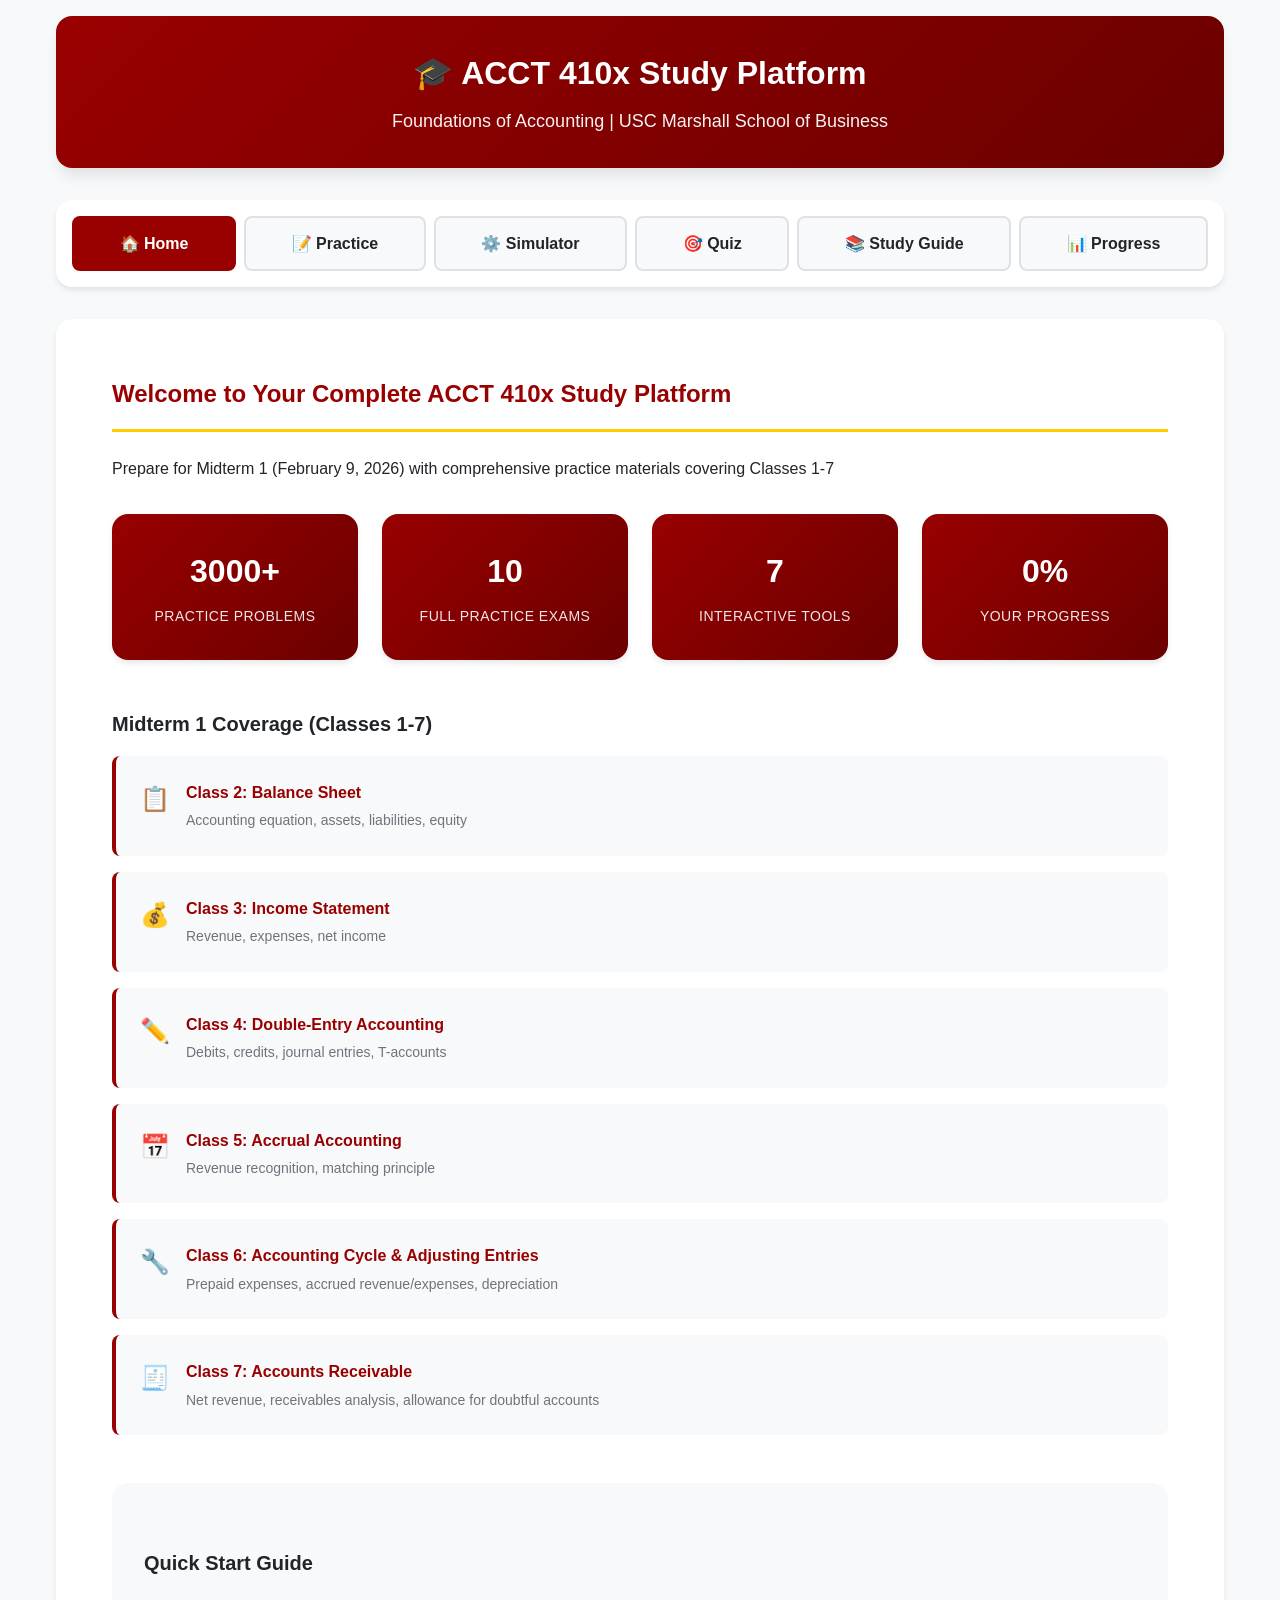
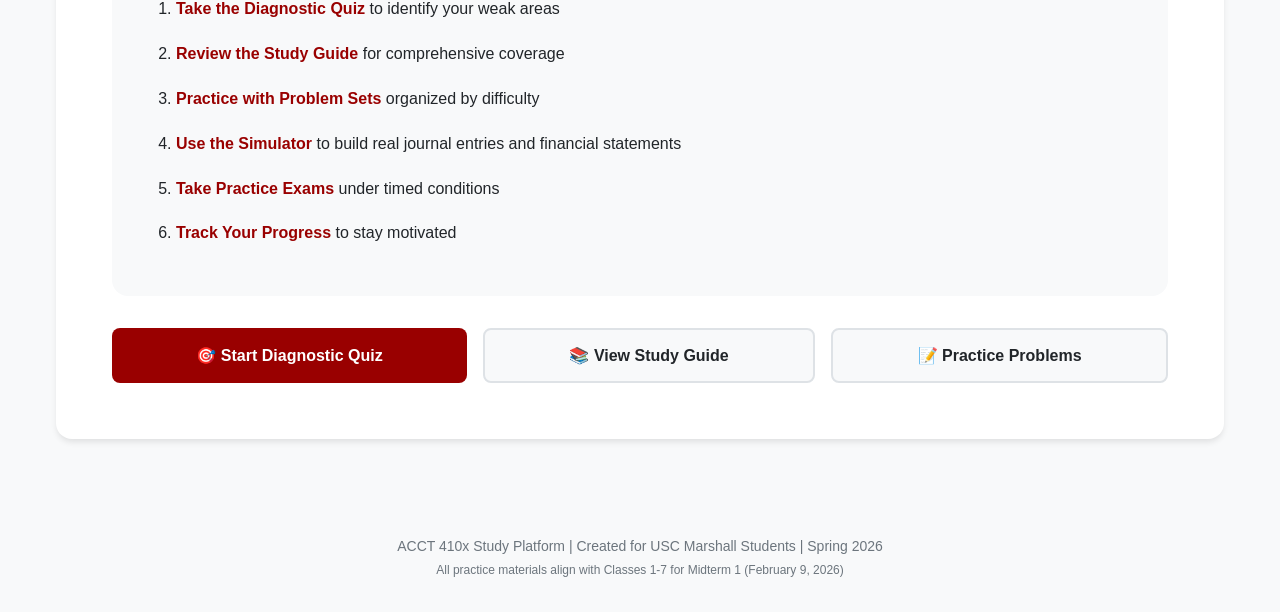
==== index.html @ 0434d3b4 "Add official practice midterm with all 35 problems and answers" ====
<!DOCTYPE html>
<html lang="en">
<head>
    <meta charset="UTF-8">
    <meta name="viewport" content="width=device-width, initial-scale=1.0">
    <meta name="description" content="ACCT 410x Study Platform - Comprehensive practice for USC Marshall School of Accounting">
    <title>ACCT 410x Study Platform | Foundations of Accounting</title>
    <link rel="stylesheet" href="styles.css">
</head>
<body>
    <div class="container">
        <header>
            <h1>🎓 ACCT 410x Study Platform</h1>
            <p class="subtitle">Foundations of Accounting | USC Marshall School of Business</p>
        </header>

        <nav class="main-nav">
            <button class="nav-btn active" data-section="home">🏠 Home</button>
            <button class="nav-btn" data-section="practice">📝 Practice</button>
            <button class="nav-btn" data-section="simulator">⚙️ Simulator</button>
            <button class="nav-btn" data-section="quiz">🎯 Quiz</button>
            <button class="nav-btn" data-section="study">📚 Study Guide</button>
            <button class="nav-btn" data-section="progress">📊 Progress</button>
        </nav>

        <!-- HOME SECTION -->
        <section id="home" class="content-section active">
            <div class="welcome-card">
                <h2>Welcome to Your Complete ACCT 410x Study Platform</h2>
                <p>Prepare for Midterm 1 (February 9, 2026) with comprehensive practice materials covering Classes 1-7</p>

                <div class="stats-grid">
                    <div class="stat-card">
                        <div class="stat-number">3000+</div>
                        <div class="stat-label">Practice Problems</div>
                    </div>
                    <div class="stat-card">
                        <div class="stat-number">10</div>
                        <div class="stat-label">Full Practice Exams</div>
                    </div>
                    <div class="stat-card">
                        <div class="stat-number">7</div>
                        <div class="stat-label">Interactive Tools</div>
                    </div>
                    <div class="stat-card">
                        <div class="stat-number" id="user-progress">0%</div>
                        <div class="stat-label">Your Progress</div>
                    </div>
                </div>

                <div class="topic-overview">
                    <h3>Midterm 1 Coverage (Classes 1-7)</h3>
                    <div class="topic-list">
                        <div class="topic-item">
                            <span class="topic-icon">📋</span>
                            <div class="topic-content">
                                <strong>Class 2: Balance Sheet</strong>
                                <p>Accounting equation, assets, liabilities, equity</p>
                            </div>
                        </div>
                        <div class="topic-item">
                            <span class="topic-icon">💰</span>
                            <div class="topic-content">
                                <strong>Class 3: Income Statement</strong>
                                <p>Revenue, expenses, net income</p>
                            </div>
                        </div>
                        <div class="topic-item">
                            <span class="topic-icon">✏️</span>
                            <div class="topic-content">
                                <strong>Class 4: Double-Entry Accounting</strong>
                                <p>Debits, credits, journal entries, T-accounts</p>
                            </div>
                        </div>
                        <div class="topic-item">
                            <span class="topic-icon">📅</span>
                            <div class="topic-content">
                                <strong>Class 5: Accrual Accounting</strong>
                                <p>Revenue recognition, matching principle</p>
                            </div>
                        </div>
                        <div class="topic-item">
                            <span class="topic-icon">🔧</span>
                            <div class="topic-content">
                                <strong>Class 6: Accounting Cycle & Adjusting Entries</strong>
                                <p>Prepaid expenses, accrued revenue/expenses, depreciation</p>
                            </div>
                        </div>
                        <div class="topic-item">
                            <span class="topic-icon">🧾</span>
                            <div class="topic-content">
                                <strong>Class 7: Accounts Receivable</strong>
                                <p>Net revenue, receivables analysis, allowance for doubtful accounts</p>
                            </div>
                        </div>
                    </div>
                </div>

                <div class="quick-start">
                    <h3>Quick Start Guide</h3>
                    <ol>
                        <li><strong>Take the Diagnostic Quiz</strong> to identify your weak areas</li>
                        <li><strong>Review the Study Guide</strong> for comprehensive coverage</li>
                        <li><strong>Practice with Problem Sets</strong> organized by difficulty</li>
                        <li><strong>Use the Simulator</strong> to build real journal entries and financial statements</li>
                        <li><strong>Take Practice Exams</strong> under timed conditions</li>
                        <li><strong>Track Your Progress</strong> to stay motivated</li>
                    </ol>
                </div>

                <div class="cta-buttons">
                    <button class="btn btn-primary" onclick="startDiagnostic()">🎯 Start Diagnostic Quiz</button>
                    <button class="btn btn-secondary" onclick="viewStudyGuide()">📚 View Study Guide</button>
                    <button class="btn btn-secondary" onclick="startPractice()">📝 Practice Problems</button>
                </div>
            </div>
        </section>

        <!-- PRACTICE SECTION -->
        <section id="practice" class="content-section">
            <h2>Practice Problems</h2>
            <div class="practice-selector">
                <label for="topic-select">Select Topic:</label>
                <select id="topic-select">
                    <option value="all">All Topics</option>
                    <option value="balance-sheet">Balance Sheet</option>
                    <option value="income-statement">Income Statement</option>
                    <option value="double-entry">Double-Entry Accounting</option>
                    <option value="accrual">Accrual Accounting</option>
                    <option value="adjusting-entries">Adjusting Entries</option>
                    <option value="accounts-receivable">Accounts Receivable</option>
                </select>

                <label for="difficulty-select">Difficulty:</label>
                <select id="difficulty-select">
                    <option value="all">All Levels</option>
                    <option value="easy">Easy</option>
                    <option value="medium">Medium</option>
                    <option value="hard">Hard</option>
                    <option value="expert">Expert</option>
                </select>

                <button class="btn btn-primary" onclick="loadProblems()">Load Problems</button>
            </div>

            <div id="practice-container">
                <p class="placeholder">Select a topic and difficulty to begin practicing.</p>
            </div>
        </section>

        <!-- SIMULATOR SECTION -->
        <section id="simulator" class="content-section">
            <h2>Accounting Cycle Simulator</h2>
            <p>Build complete financial statements from scratch</p>
            <div id="simulator-container">
                <p class="placeholder">Simulator loading...</p>
            </div>
        </section>

        <!-- QUIZ SECTION -->
        <section id="quiz" class="content-section">
            <h2>Adaptive Quiz System</h2>
            <div id="quiz-container">
                <p class="placeholder">Quiz loading...</p>
            </div>
        </section>

        <!-- STUDY GUIDE SECTION -->
        <section id="study" class="content-section">
            <h2>Comprehensive Study Guide</h2>
            <div id="study-container">
                <p class="placeholder">Study guide loading...</p>
            </div>
        </section>

        <!-- PROGRESS SECTION -->
        <section id="progress" class="content-section">
            <h2>Your Progress</h2>
            <div id="progress-container">
                <p class="placeholder">Progress tracking loading...</p>
            </div>
        </section>
    </div>

    <footer>
        <p>ACCT 410x Study Platform | Created for USC Marshall Students | Spring 2026</p>
        <p><small>All practice materials align with Classes 1-7 for Midterm 1 (February 9, 2026)</small></p>
    </footer>

    <script src="problems.js"></script>
    <script src="practice-exam.js"></script>
    <script src="app.js"></script>
</body>
</html>
---- styles.css ----
/* ===========================
   ACCT 410x Study Platform Styles
   Mobile-First Responsive Design
   =========================== */

:root {
    /* Color Palette - USC Marshall Theme */
    --primary-color: #990000;
    --primary-dark: #6b0000;
    --primary-light: #cc0000;
    --secondary-color: #ffcc00;
    --background: #ffffff;
    --surface: #f8f9fa;
    --text-primary: #212529;
    --text-secondary: #6c757d;
    --border-color: #dee2e6;
    --success: #28a745;
    --warning: #ffc107;
    --danger: #dc3545;
    --info: #17a2b8;

    /* Spacing */
    --spacing-xs: 0.25rem;
    --spacing-sm: 0.5rem;
    --spacing-md: 1rem;
    --spacing-lg: 1.5rem;
    --spacing-xl: 2rem;
    --spacing-2xl: 3rem;

    /* Typography */
    --font-family: -apple-system, BlinkMacSystemFont, 'Segoe UI', Roboto, 'Helvetica Neue', Arial, sans-serif;
    --font-size-xs: 0.75rem;
    --font-size-sm: 0.875rem;
    --font-size-base: 1rem;
    --font-size-lg: 1.125rem;
    --font-size-xl: 1.25rem;
    --font-size-2xl: 1.5rem;
    --font-size-3xl: 2rem;

    /* Shadows */
    --shadow-sm: 0 1px 2px 0 rgba(0, 0, 0, 0.05);
    --shadow-md: 0 4px 6px -1px rgba(0, 0, 0, 0.1);
    --shadow-lg: 0 10px 15px -3px rgba(0, 0, 0, 0.1);

    /* Border Radius */
    --radius-sm: 0.25rem;
    --radius-md: 0.5rem;
    --radius-lg: 1rem;
}

/* ===========================
   RESET & BASE STYLES
   =========================== */

* {
    margin: 0;
    padding: 0;
    box-sizing: border-box;
}

html {
    font-size: 16px;
    -webkit-font-smoothing: antialiased;
    -moz-osx-font-smoothing: grayscale;
}

body {
    font-family: var(--font-family);
    font-size: var(--font-size-base);
    line-height: 1.6;
    color: var(--text-primary);
    background-color: var(--surface);
}

/* ===========================
   LAYOUT
   =========================== */

.container {
    max-width: 1200px;
    margin: 0 auto;
    padding: var(--spacing-md);
}

header {
    background: linear-gradient(135deg, var(--primary-color) 0%, var(--primary-dark) 100%);
    color: white;
    padding: var(--spacing-xl) var(--spacing-md);
    text-align: center;
    border-radius: var(--radius-lg);
    margin-bottom: var(--spacing-xl);
    box-shadow: var(--shadow-lg);
}

header h1 {
    font-size: var(--font-size-3xl);
    font-weight: 700;
    margin-bottom: var(--spacing-sm);
}

.subtitle {
    font-size: var(--font-size-lg);
    opacity: 0.95;
    font-weight: 300;
}

/* ===========================
   NAVIGATION
   =========================== */

.main-nav {
    display: flex;
    flex-wrap: wrap;
    gap: var(--spacing-sm);
    margin-bottom: var(--spacing-xl);
    background: white;
    padding: var(--spacing-md);
    border-radius: var(--radius-lg);
    box-shadow: var(--shadow-md);
}

.nav-btn {
    flex: 1 1 auto;
    min-width: 120px;
    padding: var(--spacing-md) var(--spacing-lg);
    background: var(--surface);
    border: 2px solid var(--border-color);
    border-radius: var(--radius-md);
    font-size: var(--font-size-base);
    font-weight: 600;
    color: var(--text-primary);
    cursor: pointer;
    transition: all 0.3s ease;
}

.nav-btn:hover {
    background: var(--primary-light);
    color: white;
    border-color: var(--primary-light);
    transform: translateY(-2px);
    box-shadow: var(--shadow-md);
}

.nav-btn.active {
    background: var(--primary-color);
    color: white;
    border-color: var(--primary-color);
}

/* ===========================
   CONTENT SECTIONS
   =========================== */

.content-section {
    display: none;
    background: white;
    padding: var(--spacing-xl);
    border-radius: var(--radius-lg);
    box-shadow: var(--shadow-md);
    min-height: 500px;
}

.content-section.active {
    display: block;
    animation: fadeIn 0.3s ease-in;
}

@keyframes fadeIn {
    from {
        opacity: 0;
        transform: translateY(10px);
    }
    to {
        opacity: 1;
        transform: translateY(0);
    }
}

.content-section h2 {
    font-size: var(--font-size-2xl);
    color: var(--primary-color);
    margin-bottom: var(--spacing-lg);
    padding-bottom: var(--spacing-md);
    border-bottom: 3px solid var(--secondary-color);
}

.content-section h3 {
    font-size: var(--font-size-xl);
    color: var(--text-primary);
    margin-top: var(--spacing-xl);
    margin-bottom: var(--spacing-md);
}

/* ===========================
   CARDS & CONTAINERS
   =========================== */

.welcome-card {
    padding: var(--spacing-lg);
}

.stats-grid {
    display: grid;
    grid-template-columns: repeat(auto-fit, minmax(200px, 1fr));
    gap: var(--spacing-lg);
    margin: var(--spacing-xl) 0;
}

.stat-card {
    background: linear-gradient(135deg, var(--primary-color) 0%, var(--primary-dark) 100%);
    color: white;
    padding: var(--spacing-xl);
    border-radius: var(--radius-lg);
    text-align: center;
    box-shadow: var(--shadow-md);
    transition: transform 0.3s ease;
}

.stat-card:hover {
    transform: translateY(-5px);
    box-shadow: var(--shadow-lg);
}

.stat-number {
    font-size: var(--font-size-3xl);
    font-weight: 700;
    margin-bottom: var(--spacing-sm);
}

.stat-label {
    font-size: var(--font-size-sm);
    opacity: 0.9;
    text-transform: uppercase;
    letter-spacing: 0.5px;
}

/* ===========================
   TOPIC OVERVIEW
   =========================== */

.topic-overview {
    margin: var(--spacing-2xl) 0;
}

.topic-list {
    display: flex;
    flex-direction: column;
    gap: var(--spacing-md);
}

.topic-item {
    display: flex;
    align-items: flex-start;
    gap: var(--spacing-md);
    padding: var(--spacing-lg);
    background: var(--surface);
    border-radius: var(--radius-md);
    border-left: 4px solid var(--primary-color);
    transition: all 0.3s ease;
}

.topic-item:hover {
    background: white;
    box-shadow: var(--shadow-md);
    transform: translateX(5px);
}

.topic-icon {
    font-size: var(--font-size-2xl);
    flex-shrink: 0;
}

.topic-content strong {
    display: block;
    color: var(--primary-color);
    margin-bottom: var(--spacing-xs);
}

.topic-content p {
    color: var(--text-secondary);
    font-size: var(--font-size-sm);
}

/* ===========================
   QUICK START GUIDE
   =========================== */

.quick-start {
    background: var(--surface);
    padding: var(--spacing-xl);
    border-radius: var(--radius-lg);
    margin: var(--spacing-xl) 0;
}

.quick-start ol {
    margin-left: var(--spacing-xl);
    margin-top: var(--spacing-md);
}

.quick-start li {
    margin-bottom: var(--spacing-md);
    line-height: 1.8;
}

.quick-start strong {
    color: var(--primary-color);
}

/* ===========================
   BUTTONS
   =========================== */

.btn {
    display: inline-block;
    padding: var(--spacing-md) var(--spacing-xl);
    font-size: var(--font-size-base);
    font-weight: 600;
    text-align: center;
    text-decoration: none;
    border: none;
    border-radius: var(--radius-md);
    cursor: pointer;
    transition: all 0.3s ease;
}

.btn-primary {
    background: var(--primary-color);
    color: white;
}

.btn-primary:hover {
    background: var(--primary-dark);
    transform: translateY(-2px);
    box-shadow: var(--shadow-md);
}

.btn-secondary {
    background: var(--surface);
    color: var(--text-primary);
    border: 2px solid var(--border-color);
}

.btn-secondary:hover {
    background: white;
    border-color: var(--primary-color);
    color: var(--primary-color);
}

.cta-buttons {
    display: flex;
    flex-wrap: wrap;
    gap: var(--spacing-md);
    margin-top: var(--spacing-xl);
}

.cta-buttons .btn {
    flex: 1 1 auto;
    min-width: 200px;
}

/* ===========================
   PRACTICE SECTION
   =========================== */

.practice-selector {
    display: grid;
    grid-template-columns: auto 1fr;
    gap: var(--spacing-md);
    align-items: center;
    background: var(--surface);
    padding: var(--spacing-lg);
    border-radius: var(--radius-md);
    margin-bottom: var(--spacing-xl);
}

.practice-selector label {
    font-weight: 600;
    color: var(--text-primary);
}

.practice-selector select {
    padding: var(--spacing-md);
    border: 2px solid var(--border-color);
    border-radius: var(--radius-md);
    font-size: var(--font-size-base);
    background: white;
}

.practice-selector .btn {
    grid-column: 1 / -1;
    width: 100%;
}

#practice-container {
    min-height: 400px;
}

.placeholder {
    text-align: center;
    color: var(--text-secondary);
    padding: var(--spacing-2xl);
    font-style: italic;
}

/* ===========================
   FOOTER
   =========================== */

footer {
    text-align: center;
    padding: var(--spacing-xl);
    margin-top: var(--spacing-2xl);
    color: var(--text-secondary);
    font-size: var(--font-size-sm);
}

footer small {
    font-size: var(--font-size-xs);
}

/* ===========================
   RESPONSIVE DESIGN
   =========================== */

@media (max-width: 768px) {
    header h1 {
        font-size: var(--font-size-2xl);
    }

    .subtitle {
        font-size: var(--font-size-base);
    }

    .main-nav {
        flex-direction: column;
    }

    .nav-btn {
        width: 100%;
        min-width: auto;
    }

    .stats-grid {
        grid-template-columns: repeat(2, 1fr);
    }

    .content-section {
        padding: var(--spacing-md);
    }

    .practice-selector {
        grid-template-columns: 1fr;
    }

    .practice-selector label {
        margin-top: var(--spacing-md);
    }

    .cta-buttons {
        flex-direction: column;
    }

    .cta-buttons .btn {
        width: 100%;
    }
}

@media (max-width: 480px) {
    .container {
        padding: var(--spacing-sm);
    }

    header {
        padding: var(--spacing-lg) var(--spacing-sm);
    }

    .stats-grid {
        grid-template-columns: 1fr;
    }

    .stat-number {
        font-size: var(--font-size-2xl);
    }
}

/* ===========================
   UTILITY CLASSES
   =========================== */

.mt-1 { margin-top: var(--spacing-sm); }
.mt-2 { margin-top: var(--spacing-md); }
.mt-3 { margin-top: var(--spacing-lg); }
.mt-4 { margin-top: var(--spacing-xl); }

.mb-1 { margin-bottom: var(--spacing-sm); }
.mb-2 { margin-bottom: var(--spacing-md); }
.mb-3 { margin-bottom: var(--spacing-lg); }
.mb-4 { margin-bottom: var(--spacing-xl); }

.text-center { text-align: center; }
.text-primary { color: var(--primary-color); }
.text-secondary { color: var(--text-secondary); }
.text-success { color: var(--success); }
.text-danger { color: var(--danger); }

.hidden { display: none; }
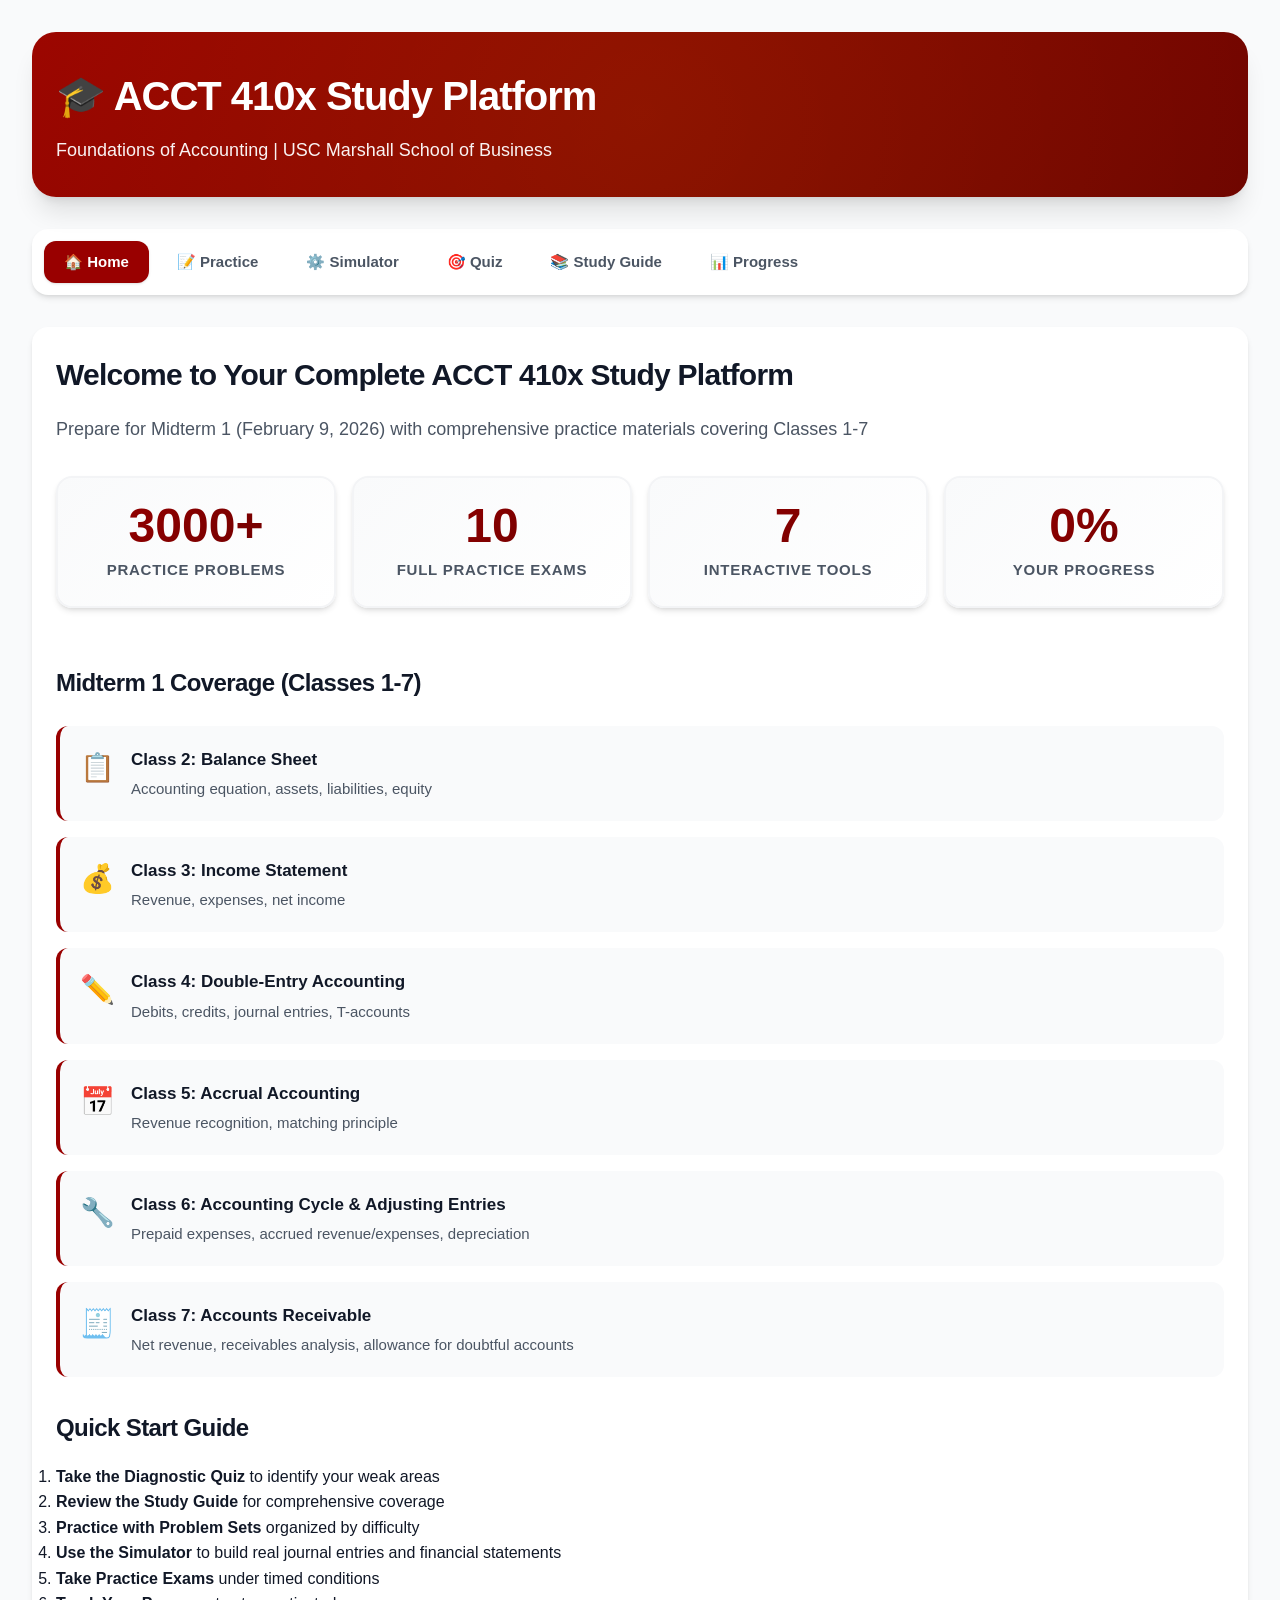
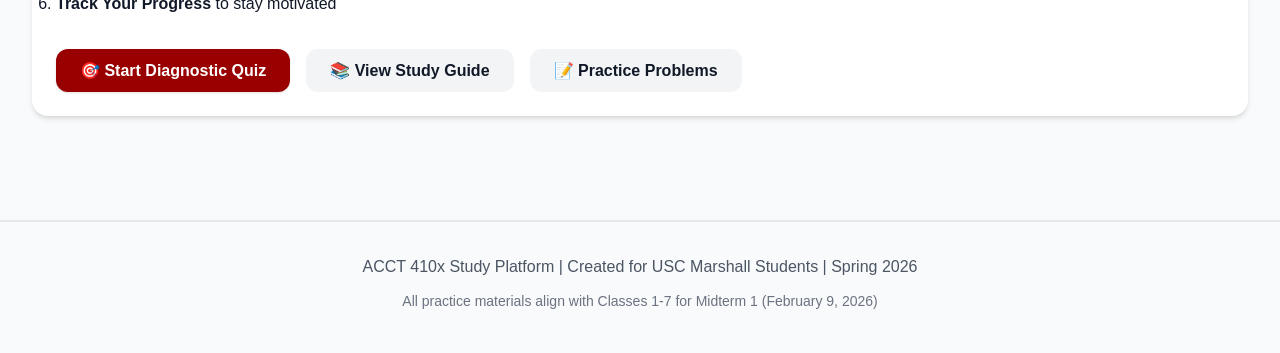
==== commit 181aabf6: "FIX: Add financial-ratios to HTML dropdown and update progress calculation for 7 topics" ====
--- a/index.html
+++ b/index.html
@@ -129,6 +129,7 @@
                     <option value="accrual">Accrual Accounting</option>
                     <option value="adjusting-entries">Adjusting Entries</option>
                     <option value="accounts-receivable">Accounts Receivable</option>
+                    <option value="financial-ratios">Financial Ratios</option>
                 </select>
 
                 <label for="difficulty-select">Difficulty:</label>
--- a/styles.css
+++ b/styles.css
@@ -1,75 +1,99 @@
 /* ===========================
-   ACCT 410x Study Platform Styles
-   Mobile-First Responsive Design
+   ACCT 410x Study Platform - Modern Design
    =========================== */
 
 :root {
-    /* Color Palette - USC Marshall Theme */
-    --primary-color: #990000;
+    /* Modern Color System */
+    --usc-cardinal: #990000;
+    --usc-gold: #FFCC00;
+    --primary: #990000;
     --primary-dark: #6b0000;
-    --primary-light: #cc0000;
-    --secondary-color: #ffcc00;
-    --background: #ffffff;
-    --surface: #f8f9fa;
-    --text-primary: #212529;
-    --text-secondary: #6c757d;
-    --border-color: #dee2e6;
-    --success: #28a745;
-    --warning: #ffc107;
-    --danger: #dc3545;
-    --info: #17a2b8;
-
-    /* Spacing */
-    --spacing-xs: 0.25rem;
-    --spacing-sm: 0.5rem;
-    --spacing-md: 1rem;
-    --spacing-lg: 1.5rem;
-    --spacing-xl: 2rem;
-    --spacing-2xl: 3rem;
+    --primary-hover: #7a0000;
+    --accent: #FFCC00;
+    --accent-dark: #E6B800;
+
+    /* Neutral Colors */
+    --gray-50: #F9FAFB;
+    --gray-100: #F3F4F6;
+    --gray-200: #E5E7EB;
+    --gray-300: #D1D5DB;
+    --gray-400: #9CA3AF;
+    --gray-500: #6B7280;
+    --gray-600: #4B5563;
+    --gray-700: #374151;
+    --gray-800: #1F2937;
+    --gray-900: #111827;
+
+    /* Semantic Colors */
+    --success: #10B981;
+    --success-light: #D1FAE5;
+    --error: #EF4444;
+    --error-light: #FEE2E2;
+    --warning: #F59E0B;
+    --warning-light: #FEF3C7;
+    --info: #3B82F6;
+    --info-light: #DBEAFE;
 
     /* Typography */
-    --font-family: -apple-system, BlinkMacSystemFont, 'Segoe UI', Roboto, 'Helvetica Neue', Arial, sans-serif;
-    --font-size-xs: 0.75rem;
-    --font-size-sm: 0.875rem;
-    --font-size-base: 1rem;
-    --font-size-lg: 1.125rem;
-    --font-size-xl: 1.25rem;
-    --font-size-2xl: 1.5rem;
-    --font-size-3xl: 2rem;
+    --font-sans: -apple-system, BlinkMacSystemFont, 'SF Pro Display', 'Segoe UI', Roboto, Oxygen, Ubuntu, sans-serif;
+    --font-mono: 'SF Mono', Monaco, 'Cascadia Code', 'Roboto Mono', monospace;
+
+    /* Spacing Scale */
+    --space-1: 0.25rem;
+    --space-2: 0.5rem;
+    --space-3: 0.75rem;
+    --space-4: 1rem;
+    --space-5: 1.25rem;
+    --space-6: 1.5rem;
+    --space-8: 2rem;
+    --space-10: 2.5rem;
+    --space-12: 3rem;
+    --space-16: 4rem;
 
     /* Shadows */
-    --shadow-sm: 0 1px 2px 0 rgba(0, 0, 0, 0.05);
-    --shadow-md: 0 4px 6px -1px rgba(0, 0, 0, 0.1);
-    --shadow-lg: 0 10px 15px -3px rgba(0, 0, 0, 0.1);
+    --shadow-xs: 0 1px 2px 0 rgb(0 0 0 / 0.05);
+    --shadow-sm: 0 1px 3px 0 rgb(0 0 0 / 0.1), 0 1px 2px -1px rgb(0 0 0 / 0.1);
+    --shadow-md: 0 4px 6px -1px rgb(0 0 0 / 0.1), 0 2px 4px -2px rgb(0 0 0 / 0.1);
+    --shadow-lg: 0 10px 15px -3px rgb(0 0 0 / 0.1), 0 4px 6px -4px rgb(0 0 0 / 0.1);
+    --shadow-xl: 0 20px 25px -5px rgb(0 0 0 / 0.1), 0 8px 10px -6px rgb(0 0 0 / 0.1);
+
+    /* Transitions */
+    --transition-fast: 150ms cubic-bezier(0.4, 0, 0.2, 1);
+    --transition-base: 200ms cubic-bezier(0.4, 0, 0.2, 1);
+    --transition-slow: 300ms cubic-bezier(0.4, 0, 0.2, 1);
 
     /* Border Radius */
-    --radius-sm: 0.25rem;
+    --radius-sm: 0.375rem;
     --radius-md: 0.5rem;
-    --radius-lg: 1rem;
-}
-
-/* ===========================
-   RESET & BASE STYLES
-   =========================== */
-
-* {
+    --radius-lg: 0.75rem;
+    --radius-xl: 1rem;
+    --radius-2xl: 1.5rem;
+    --radius-full: 9999px;
+}
+
+/* ===========================
+   RESET & BASE
+   =========================== */
+
+*, *::before, *::after {
+    box-sizing: border-box;
     margin: 0;
     padding: 0;
-    box-sizing: border-box;
 }
 
 html {
     font-size: 16px;
     -webkit-font-smoothing: antialiased;
     -moz-osx-font-smoothing: grayscale;
+    scroll-behavior: smooth;
 }
 
 body {
-    font-family: var(--font-family);
-    font-size: var(--font-size-base);
+    font-family: var(--font-sans);
+    color: var(--gray-900);
+    background: var(--gray-50);
     line-height: 1.6;
-    color: var(--text-primary);
-    background-color: var(--surface);
+    overflow-x: hidden;
 }
 
 /* ===========================
@@ -77,74 +101,120 @@
    =========================== */
 
 .container {
-    max-width: 1200px;
+    max-width: 1280px;
     margin: 0 auto;
-    padding: var(--spacing-md);
-}
+    padding: var(--space-4);
+}
+
+@media (min-width: 768px) {
+    .container {
+        padding: var(--space-6);
+    }
+}
+
+@media (min-width: 1024px) {
+    .container {
+        padding: var(--space-8);
+    }
+}
+
+/* ===========================
+   HEADER
+   =========================== */
 
 header {
-    background: linear-gradient(135deg, var(--primary-color) 0%, var(--primary-dark) 100%);
+    background: linear-gradient(135deg, var(--primary) 0%, var(--primary-dark) 100%);
     color: white;
-    padding: var(--spacing-xl) var(--spacing-md);
-    text-align: center;
+    padding: var(--space-8) var(--space-6);
+    border-radius: var(--radius-2xl);
+    margin-bottom: var(--space-8);
+    box-shadow: var(--shadow-xl);
+    position: relative;
+    overflow: hidden;
+}
+
+header::before {
+    content: '';
+    position: absolute;
+    top: -50%;
+    right: -50%;
+    width: 200%;
+    height: 200%;
+    background: radial-gradient(circle, rgba(255,204,0,0.1) 0%, transparent 70%);
+    animation: pulse 8s ease-in-out infinite;
+}
+
+@keyframes pulse {
+    0%, 100% { transform: scale(1); opacity: 0.3; }
+    50% { transform: scale(1.1); opacity: 0.5; }
+}
+
+header h1 {
+    font-size: clamp(1.75rem, 4vw, 2.5rem);
+    font-weight: 800;
+    margin-bottom: var(--space-2);
+    letter-spacing: -0.025em;
+    position: relative;
+    z-index: 1;
+}
+
+.subtitle {
+    font-size: clamp(0.875rem, 2vw, 1.125rem);
+    opacity: 0.95;
+    font-weight: 500;
+    position: relative;
+    z-index: 1;
+}
+
+/* ===========================
+   NAVIGATION
+   =========================== */
+
+.main-nav {
+    display: flex;
+    gap: var(--space-2);
+    margin-bottom: var(--space-8);
+    padding: var(--space-3);
+    background: white;
+    border-radius: var(--radius-xl);
+    box-shadow: var(--shadow-md);
+    overflow-x: auto;
+    -webkit-overflow-scrolling: touch;
+}
+
+.main-nav::-webkit-scrollbar {
+    height: 4px;
+}
+
+.main-nav::-webkit-scrollbar-thumb {
+    background: var(--gray-300);
+    border-radius: var(--radius-full);
+}
+
+.nav-btn {
+    flex-shrink: 0;
+    padding: var(--space-3) var(--space-5);
+    border: none;
+    background: transparent;
+    color: var(--gray-600);
+    font-size: 0.9375rem;
+    font-weight: 600;
     border-radius: var(--radius-lg);
-    margin-bottom: var(--spacing-xl);
-    box-shadow: var(--shadow-lg);
-}
-
-header h1 {
-    font-size: var(--font-size-3xl);
-    font-weight: 700;
-    margin-bottom: var(--spacing-sm);
-}
-
-.subtitle {
-    font-size: var(--font-size-lg);
-    opacity: 0.95;
-    font-weight: 300;
-}
-
-/* ===========================
-   NAVIGATION
-   =========================== */
-
-.main-nav {
-    display: flex;
-    flex-wrap: wrap;
-    gap: var(--spacing-sm);
-    margin-bottom: var(--spacing-xl);
-    background: white;
-    padding: var(--spacing-md);
-    border-radius: var(--radius-lg);
-    box-shadow: var(--shadow-md);
-}
-
-.nav-btn {
-    flex: 1 1 auto;
-    min-width: 120px;
-    padding: var(--spacing-md) var(--spacing-lg);
-    background: var(--surface);
-    border: 2px solid var(--border-color);
-    border-radius: var(--radius-md);
-    font-size: var(--font-size-base);
-    font-weight: 600;
-    color: var(--text-primary);
     cursor: pointer;
-    transition: all 0.3s ease;
+    transition: all var(--transition-base);
+    white-space: nowrap;
 }
 
 .nav-btn:hover {
-    background: var(--primary-light);
+    background: var(--gray-100);
+    color: var(--gray-900);
+    transform: translateY(-1px);
+}
+
+.nav-btn.active {
+    background: var(--primary);
     color: white;
-    border-color: var(--primary-light);
-    transform: translateY(-2px);
-    box-shadow: var(--shadow-md);
-}
-
-.nav-btn.active {
-    background: var(--primary-color);
-    color: white;
-    border-color: var(--primary-color);
+    box-shadow: var(--shadow-sm);
 }
 
 /* ===========================
@@ -153,16 +223,11 @@
 
 .content-section {
     display: none;
-    background: white;
-    padding: var(--spacing-xl);
-    border-radius: var(--radius-lg);
-    box-shadow: var(--shadow-md);
-    min-height: 500px;
+    animation: fadeIn var(--transition-base);
 }
 
 .content-section.active {
     display: block;
-    animation: fadeIn 0.3s ease-in;
 }
 
 @keyframes fadeIn {
@@ -176,230 +241,779 @@
     }
 }
 
-.content-section h2 {
-    font-size: var(--font-size-2xl);
-    color: var(--primary-color);
-    margin-bottom: var(--spacing-lg);
-    padding-bottom: var(--spacing-md);
-    border-bottom: 3px solid var(--secondary-color);
-}
-
-.content-section h3 {
-    font-size: var(--font-size-xl);
-    color: var(--text-primary);
-    margin-top: var(--spacing-xl);
-    margin-bottom: var(--spacing-md);
-}
-
-/* ===========================
-   CARDS & CONTAINERS
-   =========================== */
-
-.welcome-card {
-    padding: var(--spacing-lg);
-}
+/* ===========================
+   CARDS
+   =========================== */
+
+.welcome-card,
+.problem-card,
+.quiz-card,
+.stat-card,
+.exam-question,
+.test-card {
+    background: white;
+    padding: var(--space-6);
+    border-radius: var(--radius-xl);
+    box-shadow: var(--shadow-md);
+    margin-bottom: var(--space-6);
+    transition: all var(--transition-base);
+}
+
+.welcome-card:hover,
+.quiz-card:hover {
+    box-shadow: var(--shadow-lg);
+    transform: translateY(-2px);
+}
+
+.welcome-card h2,
+.welcome-card h3 {
+    color: var(--gray-900);
+    margin-bottom: var(--space-4);
+    font-weight: 700;
+}
+
+.welcome-card h2 {
+    font-size: 1.875rem;
+    letter-spacing: -0.025em;
+}
+
+.welcome-card h3 {
+    font-size: 1.5rem;
+    letter-spacing: -0.025em;
+}
+
+.welcome-card p {
+    color: var(--gray-600);
+    font-size: 1.125rem;
+    margin-bottom: var(--space-6);
+}
+
+/* ===========================
+   STATS GRID
+   =========================== */
 
 .stats-grid {
     display: grid;
     grid-template-columns: repeat(auto-fit, minmax(200px, 1fr));
-    gap: var(--spacing-lg);
-    margin: var(--spacing-xl) 0;
+    gap: var(--space-4);
+    margin: var(--space-8) 0;
 }
 
 .stat-card {
-    background: linear-gradient(135deg, var(--primary-color) 0%, var(--primary-dark) 100%);
-    color: white;
-    padding: var(--spacing-xl);
+    text-align: center;
+    padding: var(--space-6);
+    background: linear-gradient(135deg, var(--gray-50) 0%, white 100%);
+    border: 2px solid var(--gray-100);
+}
+
+.stat-number {
+    font-size: 3rem;
+    font-weight: 800;
+    color: var(--primary);
+    line-height: 1;
+    margin-bottom: var(--space-2);
+    background: linear-gradient(135deg, var(--primary) 0%, var(--primary-dark) 100%);
+    -webkit-background-clip: text;
+    -webkit-text-fill-color: transparent;
+    background-clip: text;
+}
+
+.stat-label {
+    font-size: 0.9375rem;
+    color: var(--gray-600);
+    font-weight: 600;
+    text-transform: uppercase;
+    letter-spacing: 0.05em;
+}
+
+/* ===========================
+   TOPIC OVERVIEW
+   =========================== */
+
+.topic-overview {
+    margin: var(--space-8) 0;
+}
+
+.topic-list {
+    display: grid;
+    gap: var(--space-4);
+    margin-top: var(--space-6);
+}
+
+.topic-item {
+    display: flex;
+    gap: var(--space-4);
+    padding: var(--space-5);
+    background: var(--gray-50);
     border-radius: var(--radius-lg);
-    text-align: center;
+    border-left: 4px solid var(--primary);
+    transition: all var(--transition-base);
+}
+
+.topic-item:hover {
+    background: white;
     box-shadow: var(--shadow-md);
-    transition: transform 0.3s ease;
-}
-
-.stat-card:hover {
-    transform: translateY(-5px);
-    box-shadow: var(--shadow-lg);
-}
-
-.stat-number {
-    font-size: var(--font-size-3xl);
-    font-weight: 700;
-    margin-bottom: var(--spacing-sm);
-}
-
-.stat-label {
-    font-size: var(--font-size-sm);
-    opacity: 0.9;
-    text-transform: uppercase;
-    letter-spacing: 0.5px;
-}
-
-/* ===========================
-   TOPIC OVERVIEW
-   =========================== */
-
-.topic-overview {
-    margin: var(--spacing-2xl) 0;
-}
-
-.topic-list {
-    display: flex;
-    flex-direction: column;
-    gap: var(--spacing-md);
-}
-
-.topic-item {
-    display: flex;
-    align-items: flex-start;
-    gap: var(--spacing-md);
-    padding: var(--spacing-lg);
-    background: var(--surface);
-    border-radius: var(--radius-md);
-    border-left: 4px solid var(--primary-color);
-    transition: all 0.3s ease;
-}
-
-.topic-item:hover {
-    background: white;
-    box-shadow: var(--shadow-md);
-    transform: translateX(5px);
+    transform: translateX(4px);
 }
 
 .topic-icon {
-    font-size: var(--font-size-2xl);
+    font-size: 1.75rem;
     flex-shrink: 0;
 }
 
 .topic-content strong {
     display: block;
-    color: var(--primary-color);
-    margin-bottom: var(--spacing-xs);
+    color: var(--gray-900);
+    font-weight: 700;
+    font-size: 1.0625rem;
+    margin-bottom: var(--space-1);
 }
 
 .topic-content p {
-    color: var(--text-secondary);
-    font-size: var(--font-size-sm);
-}
-
-/* ===========================
-   QUICK START GUIDE
-   =========================== */
-
-.quick-start {
-    background: var(--surface);
-    padding: var(--spacing-xl);
+    color: var(--gray-600);
+    font-size: 0.9375rem;
+    margin: 0;
+}
+
+/* ===========================
+   BUTTONS
+   =========================== */
+
+.btn {
+    display: inline-flex;
+    align-items: center;
+    justify-content: center;
+    gap: var(--space-2);
+    padding: var(--space-3) var(--space-6);
+    border: none;
     border-radius: var(--radius-lg);
-    margin: var(--spacing-xl) 0;
-}
-
-.quick-start ol {
-    margin-left: var(--spacing-xl);
-    margin-top: var(--spacing-md);
-}
-
-.quick-start li {
-    margin-bottom: var(--spacing-md);
-    line-height: 1.8;
-}
-
-.quick-start strong {
-    color: var(--primary-color);
-}
-
-/* ===========================
-   BUTTONS
-   =========================== */
-
-.btn {
+    font-size: 1rem;
+    font-weight: 600;
+    cursor: pointer;
+    transition: all var(--transition-base);
+    text-decoration: none;
+    white-space: nowrap;
+}
+
+.btn-primary {
+    background: var(--primary);
+    color: white;
+    box-shadow: var(--shadow-sm);
+}
+
+.btn-primary:hover {
+    background: var(--primary-hover);
+    box-shadow: var(--shadow-md);
+    transform: translateY(-2px);
+}
+
+.btn-primary:active {
+    transform: translateY(0);
+}
+
+.btn-secondary {
+    background: var(--gray-100);
+    color: var(--gray-900);
+}
+
+.btn-secondary:hover {
+    background: var(--gray-200);
+    transform: translateY(-2px);
+}
+
+.btn-large {
+    padding: var(--space-4) var(--space-8);
+    font-size: 1.125rem;
+}
+
+.cta-buttons {
+    display: flex;
+    flex-wrap: wrap;
+    gap: var(--space-4);
+    margin-top: var(--space-8);
+}
+
+/* ===========================
+   PRACTICE PROBLEMS
+   =========================== */
+
+.practice-selector {
+    display: flex;
+    flex-wrap: wrap;
+    gap: var(--space-4);
+    align-items: flex-end;
+    padding: var(--space-6);
+    background: white;
+    border-radius: var(--radius-xl);
+    box-shadow: var(--shadow-md);
+    margin-bottom: var(--space-6);
+}
+
+.practice-selector label {
+    display: block;
+    font-weight: 600;
+    color: var(--gray-700);
+    margin-bottom: var(--space-2);
+    font-size: 0.9375rem;
+}
+
+.practice-selector select {
+    padding: var(--space-3) var(--space-4);
+    border: 2px solid var(--gray-200);
+    border-radius: var(--radius-md);
+    font-size: 1rem;
+    background: white;
+    cursor: pointer;
+    transition: all var(--transition-base);
+    min-width: 180px;
+}
+
+.practice-selector select:hover {
+    border-color: var(--gray-300);
+}
+
+.practice-selector select:focus {
+    outline: none;
+    border-color: var(--primary);
+    box-shadow: 0 0 0 3px rgba(153, 0, 0, 0.1);
+}
+
+.problem-card {
+    border-left: 4px solid var(--primary);
+}
+
+.problem-header {
+    display: flex;
+    justify-content: space-between;
+    align-items: center;
+    flex-wrap: wrap;
+    gap: var(--space-3);
+    margin-bottom: var(--space-5);
+    padding-bottom: var(--space-4);
+    border-bottom: 2px solid var(--gray-100);
+}
+
+.problem-number {
+    font-weight: 700;
+    color: var(--gray-900);
+    font-size: 1.125rem;
+}
+
+.problem-difficulty {
+    padding: var(--space-2) var(--space-4);
+    border-radius: var(--radius-full);
+    font-size: 0.8125rem;
+    font-weight: 700;
+    text-transform: uppercase;
+    letter-spacing: 0.05em;
+}
+
+.badge-easy {
+    background: var(--success-light);
+    color: var(--success);
+}
+
+.badge-medium {
+    background: var(--warning-light);
+    color: #D97706;
+}
+
+.badge-hard {
+    background: var(--error-light);
+    color: var(--error);
+}
+
+.badge-expert {
+    background: #EDE9FE;
+    color: #7C3AED;
+}
+
+.problem-points {
+    color: var(--gray-600);
+    font-weight: 600;
+    font-size: 0.9375rem;
+}
+
+.problem-question {
+    font-size: 1.125rem;
+    line-height: 1.7;
+    color: var(--gray-900);
+    margin-bottom: var(--space-6);
+}
+
+.problem-options {
+    display: flex;
+    flex-direction: column;
+    gap: var(--space-3);
+    margin-bottom: var(--space-6);
+}
+
+.option {
+    display: flex;
+    align-items: center;
+    gap: var(--space-3);
+    padding: var(--space-4);
+    background: var(--gray-50);
+    border: 2px solid transparent;
+    border-radius: var(--radius-lg);
+    cursor: pointer;
+    transition: all var(--transition-base);
+}
+
+.option:hover {
+    background: white;
+    border-color: var(--gray-200);
+    box-shadow: var(--shadow-sm);
+}
+
+.option input[type="radio"] {
+    width: 20px;
+    height: 20px;
+    cursor: pointer;
+    accent-color: var(--primary);
+}
+
+.option label {
+    cursor: pointer;
+    flex: 1;
+    font-size: 1rem;
+    color: var(--gray-900);
+}
+
+/* ===========================
+   FEEDBACK
+   =========================== */
+
+.answer-feedback {
+    margin-top: var(--space-5);
+    padding: var(--space-5);
+    border-radius: var(--radius-lg);
+    animation: slideIn var(--transition-base);
+}
+
+@keyframes slideIn {
+    from {
+        opacity: 0;
+        transform: translateY(-10px);
+    }
+    to {
+        opacity: 1;
+        transform: translateY(0);
+    }
+}
+
+.feedback-correct {
+    background: var(--success-light);
+    border-left: 4px solid var(--success);
+    color: var(--gray-900);
+}
+
+.feedback-incorrect {
+    background: var(--error-light);
+    border-left: 4px solid var(--error);
+    color: var(--gray-900);
+}
+
+.feedback-correct strong,
+.feedback-incorrect strong {
+    display: block;
+    font-size: 1.125rem;
+    margin-bottom: var(--space-3);
+}
+
+.feedback-correct p,
+.feedback-incorrect p {
+    line-height: 1.7;
+    margin: var(--space-2) 0 0 0;
+}
+
+/* ===========================
+   EXAM INTERFACE
+   =========================== */
+
+.practice-exam-container {
+    background: white;
+    border-radius: var(--radius-2xl);
+    box-shadow: var(--shadow-xl);
+    overflow: hidden;
+}
+
+.exam-header {
+    background: linear-gradient(135deg, var(--primary) 0%, var(--primary-dark) 100%);
+    color: white;
+    padding: var(--space-8);
+    text-align: center;
+}
+
+.exam-header h2 {
+    font-size: 2rem;
+    font-weight: 800;
+    margin-bottom: var(--space-2);
+}
+
+.exam-meta {
+    font-size: 1rem;
+    opacity: 0.9;
+    margin-bottom: var(--space-4);
+}
+
+.exam-timer {
     display: inline-block;
-    padding: var(--spacing-md) var(--spacing-xl);
-    font-size: var(--font-size-base);
+    padding: var(--space-3) var(--space-6);
+    background: rgba(255, 255, 255, 0.2);
+    border-radius: var(--radius-full);
+    font-size: 1.5rem;
+    font-weight: 700;
+    font-variant-numeric: tabular-nums;
+}
+
+.exam-section {
+    padding: var(--space-8);
+    border-bottom: 2px solid var(--gray-100);
+}
+
+.exam-section h3 {
+    font-size: 1.5rem;
+    color: var(--gray-900);
+    margin-bottom: var(--space-3);
+    font-weight: 700;
+}
+
+.section-instructions {
+    color: var(--gray-600);
+    margin-bottom: var(--space-6);
+    font-size: 1rem;
+}
+
+.exam-question {
+    padding: var(--space-6);
+    background: var(--gray-50);
+    border-radius: var(--radius-lg);
+    margin-bottom: var(--space-6);
+}
+
+.question-number {
+    font-weight: 700;
+    color: var(--primary);
+    margin-bottom: var(--space-3);
+    font-size: 0.9375rem;
+}
+
+.question-text {
+    font-size: 1.0625rem;
+    line-height: 1.7;
+    color: var(--gray-900);
+    margin-bottom: var(--space-5);
+}
+
+.question-options {
+    display: flex;
+    flex-direction: column;
+    gap: var(--space-3);
+}
+
+.exam-option {
+    display: flex;
+    align-items: center;
+    gap: var(--space-3);
+    padding: var(--space-4);
+    background: white;
+    border: 2px solid var(--gray-200);
+    border-radius: var(--radius-md);
+    transition: all var(--transition-base);
+    cursor: pointer;
+}
+
+.exam-option:hover {
+    border-color: var(--primary);
+    box-shadow: var(--shadow-sm);
+}
+
+.exam-option input[type="radio"] {
+    width: 18px;
+    height: 18px;
+    cursor: pointer;
+    accent-color: var(--primary);
+}
+
+.exam-option label {
+    flex: 1;
+    cursor: pointer;
+    font-size: 1rem;
+}
+
+/* ===========================
+   TRANSACTION GRID
+   =========================== */
+
+.transaction-analysis {
+    background: white;
+}
+
+.transaction-grid {
+    display: flex;
+    flex-direction: column;
+    gap: var(--space-3);
+}
+
+.transaction-row {
+    display: flex;
+    align-items: center;
+    gap: var(--space-4);
+    padding: var(--space-4);
+    background: var(--gray-50);
+    border-radius: var(--radius-md);
+}
+
+.transaction-label {
+    flex: 1;
     font-weight: 600;
+    color: var(--gray-700);
+    min-width: 150px;
+}
+
+.transaction-options {
+    display: flex;
+    gap: var(--space-3);
+}
+
+.transaction-choice {
+    display: flex;
+    align-items: center;
+    justify-content: center;
+    cursor: pointer;
+}
+
+.transaction-choice input[type="radio"] {
+    display: none;
+}
+
+.transaction-choice span {
+    display: flex;
+    align-items: center;
+    justify-content: center;
+    width: 48px;
+    height: 48px;
+    border: 2px solid var(--gray-300);
+    border-radius: var(--radius-md);
+    font-weight: 700;
+    font-size: 1.125rem;
+    background: white;
+    transition: all var(--transition-base);
+}
+
+.transaction-choice:hover span {
+    border-color: var(--primary);
+    background: var(--gray-50);
+}
+
+.transaction-choice input[type="radio"]:checked + span {
+    background: var(--primary);
+    color: white;
+    border-color: var(--primary);
+    box-shadow: var(--shadow-md);
+}
+
+/* ===========================
+   EXAM ACTIONS
+   =========================== */
+
+.exam-actions {
+    padding: var(--space-8);
+    background: var(--gray-50);
+    display: flex;
+    gap: var(--space-4);
+    flex-wrap: wrap;
+    justify-content: center;
+}
+
+/* ===========================
+   RESULTS
+   =========================== */
+
+.exam-results {
+    padding: var(--space-8);
+}
+
+.results-summary {
     text-align: center;
-    text-decoration: none;
-    border: none;
+    padding: var(--space-8);
+    background: linear-gradient(135deg, var(--gray-50) 0%, white 100%);
+    border-radius: var(--radius-xl);
+    margin-bottom: var(--space-8);
+}
+
+.score-large {
+    font-size: 4rem;
+    font-weight: 800;
+    background: linear-gradient(135deg, var(--primary) 0%, var(--primary-dark) 100%);
+    -webkit-background-clip: text;
+    -webkit-text-fill-color: transparent;
+    background-clip: text;
+    line-height: 1;
+    margin-bottom: var(--space-3);
+}
+
+.score-percentage {
+    font-size: 2rem;
+    font-weight: 700;
+    color: var(--gray-600);
+    margin-bottom: var(--space-4);
+}
+
+.score-grade {
+    display: inline-block;
+    padding: var(--space-3) var(--space-6);
+    background: var(--primary);
+    color: white;
+    border-radius: var(--radius-full);
+    font-size: 1.5rem;
+    font-weight: 700;
+}
+
+.score-breakdown {
+    margin-top: var(--space-6);
+    text-align: left;
+    max-width: 600px;
+    margin-left: auto;
+    margin-right: auto;
+}
+
+.breakdown-item {
+    padding: var(--space-4);
+    background: white;
     border-radius: var(--radius-md);
+    margin-bottom: var(--space-3);
+    font-size: 1.0625rem;
+}
+
+.detailed-review {
+    margin-top: var(--space-8);
+}
+
+.detailed-review h3,
+.detailed-review h4 {
+    font-weight: 700;
+    color: var(--gray-900);
+    margin-bottom: var(--space-6);
+}
+
+.detailed-review h3 {
+    font-size: 1.875rem;
+}
+
+.detailed-review h4 {
+    font-size: 1.5rem;
+    margin-top: var(--space-8);
+}
+
+.review-question {
+    padding: var(--space-6);
+    background: white;
+    border-radius: var(--radius-lg);
+    border-left: 4px solid var(--gray-300);
+    margin-bottom: var(--space-6);
+}
+
+.review-question.correct {
+    border-left-color: var(--success);
+    background: linear-gradient(to right, var(--success-light) 0%, white 100%);
+}
+
+.review-question.incorrect {
+    border-left-color: var(--error);
+    background: linear-gradient(to right, var(--error-light) 0%, white 100%);
+}
+
+.review-header {
+    display: flex;
+    justify-content: space-between;
+    align-items: center;
+    margin-bottom: var(--space-4);
+    padding-bottom: var(--space-3);
+    border-bottom: 2px solid var(--gray-100);
+}
+
+.review-number {
+    font-weight: 700;
+    color: var(--gray-900);
+}
+
+.review-result {
+    font-weight: 700;
+    font-size: 1.0625rem;
+}
+
+.review-question.correct .review-result {
+    color: var(--success);
+}
+
+.review-question.incorrect .review-result {
+    color: var(--error);
+}
+
+.review-question-text {
+    margin-bottom: var(--space-4);
+    line-height: 1.7;
+}
+
+.review-answer,
+.review-correct-answer {
+    padding: var(--space-3);
+    background: white;
+    border-radius: var(--radius-md);
+    margin-bottom: var(--space-3);
+}
+
+.review-explanation {
+    padding: var(--space-4);
+    background: var(--info-light);
+    border-radius: var(--radius-md);
+    line-height: 1.7;
+    margin-top: var(--space-4);
+}
+
+.results-actions {
+    display: flex;
+    gap: var(--space-4);
+    justify-content: center;
+    margin-top: var(--space-8);
+    padding-top: var(--space-8);
+    border-top: 2px solid var(--gray-100);
+}
+
+/* ===========================
+   QUIZ CARDS
+   =========================== */
+
+.quiz-options {
+    display: grid;
+    grid-template-columns: repeat(auto-fit, minmax(280px, 1fr));
+    gap: var(--space-6);
+}
+
+.quiz-card {
+    padding: var(--space-6);
     cursor: pointer;
-    transition: all 0.3s ease;
-}
-
-.btn-primary {
-    background: var(--primary-color);
-    color: white;
-}
-
-.btn-primary:hover {
-    background: var(--primary-dark);
-    transform: translateY(-2px);
-    box-shadow: var(--shadow-md);
-}
-
-.btn-secondary {
-    background: var(--surface);
-    color: var(--text-primary);
-    border: 2px solid var(--border-color);
-}
-
-.btn-secondary:hover {
-    background: white;
-    border-color: var(--primary-color);
-    color: var(--primary-color);
-}
-
-.cta-buttons {
-    display: flex;
-    flex-wrap: wrap;
-    gap: var(--spacing-md);
-    margin-top: var(--spacing-xl);
-}
-
-.cta-buttons .btn {
-    flex: 1 1 auto;
-    min-width: 200px;
-}
-
-/* ===========================
-   PRACTICE SECTION
-   =========================== */
-
-.practice-selector {
-    display: grid;
-    grid-template-columns: auto 1fr;
-    gap: var(--spacing-md);
-    align-items: center;
-    background: var(--surface);
-    padding: var(--spacing-lg);
-    border-radius: var(--radius-md);
-    margin-bottom: var(--spacing-xl);
-}
-
-.practice-selector label {
+    border: 2px solid var(--gray-200);
+}
+
+.quiz-card h4 {
+    font-size: 1.25rem;
+    font-weight: 700;
+    margin-bottom: var(--space-3);
+    color: var(--gray-900);
+}
+
+.quiz-card p {
+    color: var(--gray-600);
+    margin-bottom: var(--space-4);
+}
+
+.quiz-meta {
+    font-size: 0.875rem;
+    color: var(--gray-500);
     font-weight: 600;
-    color: var(--text-primary);
-}
-
-.practice-selector select {
-    padding: var(--spacing-md);
-    border: 2px solid var(--border-color);
-    border-radius: var(--radius-md);
-    font-size: var(--font-size-base);
-    background: white;
-}
-
-.practice-selector .btn {
-    grid-column: 1 / -1;
-    width: 100%;
-}
-
-#practice-container {
-    min-height: 400px;
-}
-
-.placeholder {
-    text-align: center;
-    color: var(--text-secondary);
-    padding: var(--spacing-2xl);
-    font-style: italic;
 }
 
 /* ===========================
@@ -408,99 +1022,98 @@
 
 footer {
     text-align: center;
-    padding: var(--spacing-xl);
-    margin-top: var(--spacing-2xl);
-    color: var(--text-secondary);
-    font-size: var(--font-size-sm);
+    padding: var(--space-8) var(--space-4);
+    color: var(--gray-600);
+    margin-top: var(--space-12);
+    border-top: 2px solid var(--gray-200);
+}
+
+footer p {
+    margin-bottom: var(--space-2);
 }
 
 footer small {
-    font-size: var(--font-size-xs);
-}
-
-/* ===========================
-   RESPONSIVE DESIGN
+    font-size: 0.875rem;
+    color: var(--gray-500);
+}
+
+/* ===========================
+   UTILITIES
+   =========================== */
+
+.loading,
+.placeholder,
+.info-message {
+    padding: var(--space-8);
+    text-align: center;
+    color: var(--gray-600);
+    font-size: 1.125rem;
+}
+
+.problem-count {
+    font-weight: 600;
+    color: var(--primary);
+    margin-bottom: var(--space-4);
+}
+
+.coming-soon {
+    padding: var(--space-8);
+    text-align: center;
+    color: var(--gray-500);
+    font-style: italic;
+}
+
+/* ===========================
+   RESPONSIVE
    =========================== */
 
 @media (max-width: 768px) {
-    header h1 {
-        font-size: var(--font-size-2xl);
-    }
-
-    .subtitle {
-        font-size: var(--font-size-base);
-    }
-
-    .main-nav {
-        flex-direction: column;
-    }
-
-    .nav-btn {
-        width: 100%;
-        min-width: auto;
-    }
-
     .stats-grid {
         grid-template-columns: repeat(2, 1fr);
     }
 
-    .content-section {
-        padding: var(--spacing-md);
-    }
-
-    .practice-selector {
-        grid-template-columns: 1fr;
-    }
-
-    .practice-selector label {
-        margin-top: var(--spacing-md);
+    .stat-number {
+        font-size: 2.5rem;
     }
 
     .cta-buttons {
         flex-direction: column;
     }
 
-    .cta-buttons .btn {
+    .btn {
         width: 100%;
     }
-}
-
-@media (max-width: 480px) {
-    .container {
-        padding: var(--spacing-sm);
-    }
-
-    header {
-        padding: var(--spacing-lg) var(--spacing-sm);
-    }
-
-    .stats-grid {
-        grid-template-columns: 1fr;
-    }
-
-    .stat-number {
-        font-size: var(--font-size-2xl);
-    }
-}
-
-/* ===========================
-   UTILITY CLASSES
-   =========================== */
-
-.mt-1 { margin-top: var(--spacing-sm); }
-.mt-2 { margin-top: var(--spacing-md); }
-.mt-3 { margin-top: var(--spacing-lg); }
-.mt-4 { margin-top: var(--spacing-xl); }
-
-.mb-1 { margin-bottom: var(--spacing-sm); }
-.mb-2 { margin-bottom: var(--spacing-md); }
-.mb-3 { margin-bottom: var(--spacing-lg); }
-.mb-4 { margin-bottom: var(--spacing-xl); }
-
-.text-center { text-align: center; }
-.text-primary { color: var(--primary-color); }
-.text-secondary { color: var(--text-secondary); }
-.text-success { color: var(--success); }
-.text-danger { color: var(--danger); }
-
-.hidden { display: none; }
+
+    .practice-selector {
+        flex-direction: column;
+    }
+
+    .practice-selector select {
+        width: 100%;
+    }
+
+    .transaction-label {
+        min-width: 100px;
+        font-size: 0.875rem;
+    }
+
+    .transaction-choice span {
+        width: 40px;
+        height: 40px;
+        font-size: 1rem;
+    }
+}
+
+/* ===========================
+   ANIMATIONS
+   =========================== */
+
+@media (prefers-reduced-motion: reduce) {
+    *,
+    *::before,
+    *::after {
+        animation-duration: 0.01ms !important;
+        animation-iteration-count: 1 !important;
+        transition-duration: 0.01ms !important;
+    }
+}
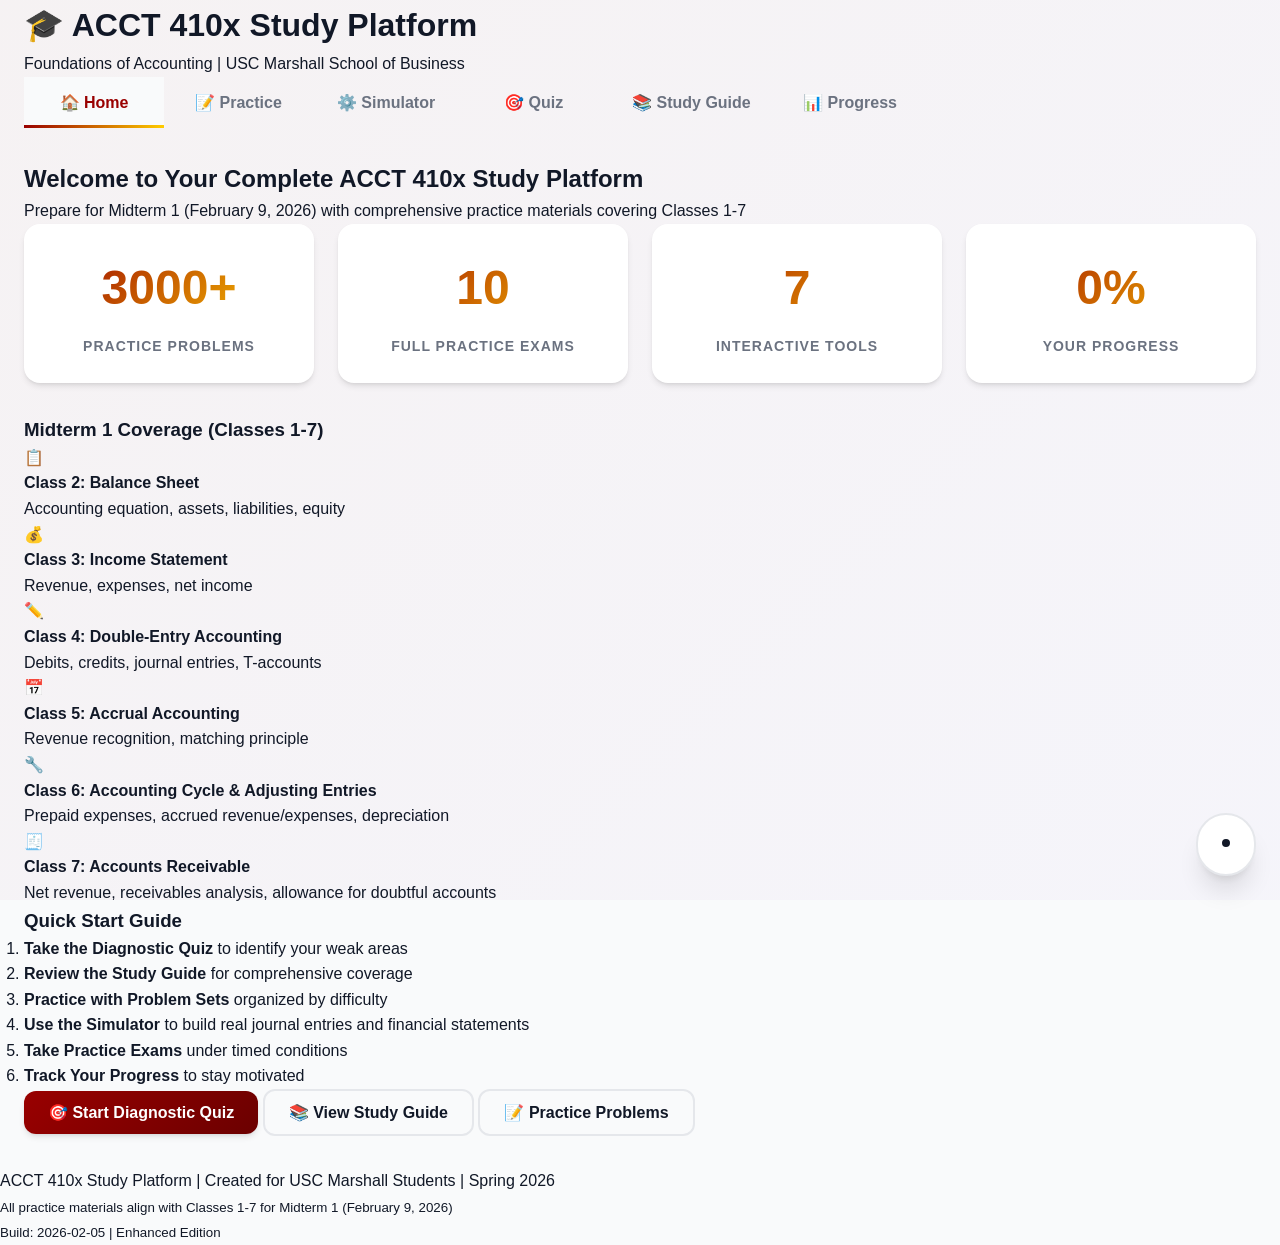
==== commit 9f90ae38: "ENHANCE: Add premium design with dark mode, animations, color splash, and interactive effects - comp" ====
--- a/index.html
+++ b/index.html
@@ -5,9 +5,9 @@
     <meta name="viewport" content="width=device-width, initial-scale=1.0">
     <meta name="description" content="ACCT 410x Study Platform - Comprehensive practice for USC Marshall School of Accounting">
     <title>ACCT 410x Study Platform | Foundations of Accounting</title>
-    <link rel="stylesheet" href="styles.css">
+    <link rel="stylesheet" href="styles-enhanced.css">
 </head>
-<body>
+<body data-theme="light">
     <div class="container">
         <header>
             <h1>🎓 ACCT 410x Study Platform</h1>
@@ -186,7 +186,15 @@
     <footer>
         <p>ACCT 410x Study Platform | Created for USC Marshall Students | Spring 2026</p>
         <p><small>All practice materials align with Classes 1-7 for Midterm 1 (February 9, 2026)</small></p>
+        <p><small>Build: 2026-02-05 | Enhanced Edition</small></p>
     </footer>
+
+    <!-- Dark Mode Toggle -->
+    <button class="dark-mode-toggle" id="dark-mode-toggle" aria-label="Toggle dark mode">
+        <svg xmlns="http://www.w3.org/2000/svg" viewBox="0 0 24 24" id="theme-icon">
+            <path d="M12 3v1m0 16v1m9-9h-1M4 12H3m15.364 6.364l-.707-.707M6.343 6.343l-.707-.707m12.728 0l-.707.707M6.343 17.657l-.707.707M16 12a4 4 0 11-8 0 4 4 0 018 0z"/>
+        </svg>
+    </button>
 
     <script src="problems.js"></script>
     <script src="practice-exam.js"></script>
--- a/styles-enhanced.css
+++ b/styles-enhanced.css
@@ -0,0 +1,989 @@
+/* ===========================
+   ACCT 410x Study Platform - ENHANCED DESIGN
+   With Dark Mode, Animations, Color Splash, Premium Visual Effects
+   =========================== */
+
+:root {
+    /* USC Brand Colors */
+    --usc-cardinal: #990000;
+    --usc-gold: #FFCC00;
+
+    /* Light Mode Colors */
+    --primary: #990000;
+    --primary-dark: #6b0000;
+    --primary-hover: #7a0000;
+    --primary-light: #cc0000;
+    --accent: #FFCC00;
+    --accent-dark: #E6B800;
+    --accent-light: #FFD633;
+
+    /* Vibrant Color Splash */
+    --splash-purple: #8B5CF6;
+    --splash-pink: #EC4899;
+    --splash-blue: #3B82F6;
+    --splash-green: #10B981;
+    --splash-orange: #F59E0B;
+    --splash-teal: #14B8A6;
+
+    /* Neutral Colors - Light Mode */
+    --bg-primary: #FFFFFF;
+    --bg-secondary: #F9FAFB;
+    --bg-tertiary: #F3F4F6;
+    --text-primary: #111827;
+    --text-secondary: #6B7280;
+    --text-tertiary: #9CA3AF;
+    --border-color: #E5E7EB;
+    --border-color-hover: #D1D5DB;
+
+    /* Semantic Colors */
+    --success: #10B981;
+    --success-light: #D1FAE5;
+    --success-dark: #047857;
+    --error: #EF4444;
+    --error-light: #FEE2E2;
+    --error-dark: #DC2626;
+    --warning: #F59E0B;
+    --warning-light: #FEF3C7;
+    --info: #3B82F6;
+    --info-light: #DBEAFE;
+
+    /* Typography */
+    --font-sans: -apple-system, BlinkMacSystemFont, 'SF Pro Display', 'Segoe UI', Roboto, Oxygen, Ubuntu, sans-serif;
+    --font-mono: 'SF Mono', Monaco, 'Cascadia Code', 'Roboto Mono', monospace;
+
+    /* Spacing Scale */
+    --space-1: 0.25rem;
+    --space-2: 0.5rem;
+    --space-3: 0.75rem;
+    --space-4: 1rem;
+    --space-5: 1.25rem;
+    --space-6: 1.5rem;
+    --space-8: 2rem;
+    --space-10: 2.5rem;
+    --space-12: 3rem;
+    --space-16: 4rem;
+    --space-20: 5rem;
+
+    /* Enhanced Shadows with Color */
+    --shadow-xs: 0 1px 2px 0 rgb(0 0 0 / 0.05);
+    --shadow-sm: 0 1px 3px 0 rgb(0 0 0 / 0.1), 0 1px 2px -1px rgb(0 0 0 / 0.1);
+    --shadow-md: 0 4px 6px -1px rgb(0 0 0 / 0.1), 0 2px 4px -2px rgb(0 0 0 / 0.1);
+    --shadow-lg: 0 10px 15px -3px rgb(0 0 0 / 0.1), 0 4px 6px -4px rgb(0 0 0 / 0.1);
+    --shadow-xl: 0 20px 25px -5px rgb(0 0 0 / 0.1), 0 8px 10px -6px rgb(0 0 0 / 0.1);
+    --shadow-2xl: 0 25px 50px -12px rgb(0 0 0 / 0.25);
+    --shadow-inner: inset 0 2px 4px 0 rgb(0 0 0 / 0.05);
+
+    /* Colored Shadows for Interactive Elements */
+    --shadow-primary: 0 10px 25px -5px rgba(153, 0, 0, 0.3), 0 8px 10px -6px rgba(153, 0, 0, 0.1);
+    --shadow-accent: 0 10px 25px -5px rgba(255, 204, 0, 0.3), 0 8px 10px -6px rgba(255, 204, 0, 0.1);
+    --shadow-success: 0 10px 25px -5px rgba(16, 185, 129, 0.3), 0 8px 10px -6px rgba(16, 185, 129, 0.1);
+
+    /* Transitions & Animations */
+    --transition-fast: 150ms cubic-bezier(0.4, 0, 0.2, 1);
+    --transition-base: 200ms cubic-bezier(0.4, 0, 0.2, 1);
+    --transition-slow: 300ms cubic-bezier(0.4, 0, 0.2, 1);
+    --transition-bounce: 500ms cubic-bezier(0.68, -0.55, 0.265, 1.55);
+
+    /* Border Radius */
+    --radius-sm: 0.375rem;
+    --radius-md: 0.5rem;
+    --radius-lg: 0.75rem;
+    --radius-xl: 1rem;
+    --radius-2xl: 1.5rem;
+    --radius-3xl: 2rem;
+    --radius-full: 9999px;
+
+    /* Backdrop Blur */
+    --blur-sm: blur(4px);
+    --blur-md: blur(8px);
+    --blur-lg: blur(12px);
+    --blur-xl: blur(16px);
+}
+
+/* Dark Mode Variables */
+[data-theme="dark"] {
+    --bg-primary: #111827;
+    --bg-secondary: #1F2937;
+    --bg-tertiary: #374151;
+    --text-primary: #F9FAFB;
+    --text-secondary: #D1D5DB;
+    --text-tertiary: #9CA3AF;
+    --border-color: #374151;
+    --border-color-hover: #4B5563;
+
+    --primary-hover: #cc0000;
+    --accent-dark: #FFD633;
+
+    /* Adjust shadows for dark mode */
+    --shadow-xs: 0 1px 2px 0 rgb(0 0 0 / 0.3);
+    --shadow-sm: 0 1px 3px 0 rgb(0 0 0 / 0.4), 0 1px 2px -1px rgb(0 0 0 / 0.4);
+    --shadow-md: 0 4px 6px -1px rgb(0 0 0 / 0.4), 0 2px 4px -2px rgb(0 0 0 / 0.4);
+    --shadow-lg: 0 10px 15px -3px rgb(0 0 0 / 0.4), 0 4px 6px -4px rgb(0 0 0 / 0.4);
+    --shadow-xl: 0 20px 25px -5px rgb(0 0 0 / 0.5), 0 8px 10px -6px rgb(0 0 0 / 0.5);
+}
+
+/* ===========================
+   ANIMATIONS & KEYFRAMES
+   =========================== */
+
+@keyframes fadeIn {
+    from {
+        opacity: 0;
+        transform: translateY(10px);
+    }
+    to {
+        opacity: 1;
+        transform: translateY(0);
+    }
+}
+
+@keyframes slideInLeft {
+    from {
+        opacity: 0;
+        transform: translateX(-20px);
+    }
+    to {
+        opacity: 1;
+        transform: translateX(0);
+    }
+}
+
+@keyframes slideInRight {
+    from {
+        opacity: 0;
+        transform: translateX(20px);
+    }
+    to {
+        opacity: 1;
+        transform: translateX(0);
+    }
+}
+
+@keyframes scaleIn {
+    from {
+        opacity: 0;
+        transform: scale(0.9);
+    }
+    to {
+        opacity: 1;
+        transform: scale(1);
+    }
+}
+
+@keyframes pulse {
+    0%, 100% {
+        transform: scale(1);
+        opacity: 1;
+    }
+    50% {
+        transform: scale(1.05);
+        opacity: 0.8;
+    }
+}
+
+@keyframes shimmer {
+    0% {
+        background-position: -1000px 0;
+    }
+    100% {
+        background-position: 1000px 0;
+    }
+}
+
+@keyframes float {
+    0%, 100% {
+        transform: translateY(0px);
+    }
+    50% {
+        transform: translateY(-10px);
+    }
+}
+
+@keyframes glow {
+    0%, 100% {
+        box-shadow: 0 0 20px rgba(153, 0, 0, 0.5);
+    }
+    50% {
+        box-shadow: 0 0 30px rgba(153, 0, 0, 0.8), 0 0 40px rgba(255, 204, 0, 0.5);
+    }
+}
+
+@keyframes gradientShift {
+    0% {
+        background-position: 0% 50%;
+    }
+    50% {
+        background-position: 100% 50%;
+    }
+    100% {
+        background-position: 0% 50%;
+    }
+}
+
+/* ===========================
+   RESET & BASE
+   =========================== */
+
+*, *::before, *::after {
+    box-sizing: border-box;
+    margin: 0;
+    padding: 0;
+}
+
+html {
+    font-size: 16px;
+    -webkit-font-smoothing: antialiased;
+    -moz-osx-font-smoothing: grayscale;
+    scroll-behavior: smooth;
+}
+
+body {
+    font-family: var(--font-sans);
+    color: var(--text-primary);
+    background: var(--bg-secondary);
+    line-height: 1.6;
+    overflow-x: hidden;
+    transition: background-color var(--transition-base), color var(--transition-base);
+}
+
+/* Animated Background Gradient */
+body::before {
+    content: '';
+    position: fixed;
+    top: 0;
+    left: 0;
+    width: 100%;
+    height: 100%;
+    background: linear-gradient(
+        135deg,
+        var(--usc-cardinal) 0%,
+        var(--splash-purple) 25%,
+        var(--splash-blue) 50%,
+        var(--splash-teal) 75%,
+        var(--usc-cardinal) 100%
+    );
+    background-size: 400% 400%;
+    animation: gradientShift 15s ease infinite;
+    opacity: 0.03;
+    z-index: -1;
+    pointer-events: none;
+}
+
+[data-theme="dark"] body::before {
+    opacity: 0.08;
+}
+
+/* ===========================
+   LAYOUT
+   =========================== */
+
+.container {
+    max-width: 1280px;
+    margin: 0 auto;
+    padding: 0 var(--space-6);
+}
+
+/* ===========================
+   HEADER - ENHANCED
+   =========================== */
+
+.header {
+    background: linear-gradient(135deg, var(--primary) 0%, var(--primary-dark) 100%);
+    color: white;
+    padding: var(--space-12) 0;
+    text-align: center;
+    box-shadow: var(--shadow-2xl);
+    position: relative;
+    overflow: hidden;
+    animation: slideInLeft var(--transition-slow);
+}
+
+/* Animated accent bar */
+.header::after {
+    content: '';
+    position: absolute;
+    bottom: 0;
+    left: 0;
+    width: 100%;
+    height: 6px;
+    background: linear-gradient(
+        90deg,
+        var(--accent),
+        var(--splash-pink),
+        var(--splash-purple),
+        var(--splash-blue),
+        var(--splash-teal),
+        var(--accent)
+    );
+    background-size: 200% 100%;
+    animation: shimmer 3s linear infinite;
+}
+
+.header h1 {
+    font-size: 3rem;
+    font-weight: 800;
+    letter-spacing: -0.025em;
+    margin-bottom: var(--space-3);
+    text-shadow: 0 4px 12px rgba(0, 0, 0, 0.3);
+    animation: pulse 2s ease-in-out infinite;
+}
+
+.header .subtitle {
+    font-size: 1.25rem;
+    font-weight: 500;
+    opacity: 0.95;
+    margin-bottom: var(--space-6);
+}
+
+.header .progress-badge {
+    display: inline-block;
+    background: rgba(255, 255, 255, 0.2);
+    backdrop-filter: var(--blur-md);
+    padding: var(--space-2) var(--space-6);
+    border-radius: var(--radius-full);
+    font-weight: 600;
+    border: 2px solid rgba(255, 255, 255, 0.3);
+    transition: all var(--transition-base);
+}
+
+.header .progress-badge:hover {
+    background: rgba(255, 255, 255, 0.3);
+    transform: translateY(-2px);
+    box-shadow: var(--shadow-lg);
+}
+
+/* ===========================
+   NAVIGATION - ENHANCED
+   =========================== */
+
+.navigation {
+    background: var(--bg-primary);
+    padding: 0;
+    box-shadow: var(--shadow-lg);
+    position: sticky;
+    top: 0;
+    z-index: 100;
+    backdrop-filter: var(--blur-md);
+    animation: slideInRight var(--transition-slow);
+}
+
+.nav-container {
+    display: flex;
+    gap: 0;
+    overflow-x: auto;
+    scrollbar-width: thin;
+    scrollbar-color: var(--primary) var(--bg-secondary);
+}
+
+.nav-container::-webkit-scrollbar {
+    height: 4px;
+}
+
+.nav-container::-webkit-scrollbar-track {
+    background: var(--bg-secondary);
+}
+
+.nav-container::-webkit-scrollbar-thumb {
+    background: var(--primary);
+    border-radius: var(--radius-full);
+}
+
+.nav-btn {
+    flex: 1;
+    min-width: 140px;
+    padding: var(--space-4) var(--space-6);
+    border: none;
+    background: transparent;
+    color: var(--text-secondary);
+    font-size: 1rem;
+    font-weight: 600;
+    cursor: pointer;
+    position: relative;
+    transition: all var(--transition-base);
+}
+
+.nav-btn::before {
+    content: '';
+    position: absolute;
+    bottom: 0;
+    left: 50%;
+    width: 0;
+    height: 3px;
+    background: linear-gradient(90deg, var(--primary), var(--accent));
+    transform: translateX(-50%);
+    transition: width var(--transition-base);
+}
+
+.nav-btn:hover {
+    color: var(--primary);
+    background: var(--bg-secondary);
+}
+
+.nav-btn:hover::before {
+    width: 80%;
+}
+
+.nav-btn.active {
+    color: var(--primary);
+    background: var(--bg-secondary);
+}
+
+.nav-btn.active::before {
+    width: 100%;
+    animation: shimmer 2s linear infinite;
+}
+
+/* ===========================
+   DARK MODE TOGGLE
+   =========================== */
+
+.dark-mode-toggle {
+    position: fixed;
+    bottom: var(--space-6);
+    right: var(--space-6);
+    z-index: 1000;
+    background: var(--bg-primary);
+    border: 2px solid var(--border-color);
+    border-radius: var(--radius-full);
+    padding: var(--space-4);
+    cursor: pointer;
+    box-shadow: var(--shadow-xl);
+    transition: all var(--transition-base);
+    animation: float 3s ease-in-out infinite;
+}
+
+.dark-mode-toggle:hover {
+    transform: translateY(-4px) scale(1.1);
+    box-shadow: var(--shadow-2xl);
+    animation: glow 1.5s ease-in-out infinite;
+}
+
+.dark-mode-toggle svg {
+    width: 24px;
+    height: 24px;
+    fill: var(--text-primary);
+    transition: transform var(--transition-base);
+}
+
+.dark-mode-toggle:hover svg {
+    transform: rotate(180deg);
+}
+
+/* ===========================
+   CONTENT SECTIONS
+   =========================== */
+
+.content-section {
+    display: none;
+    opacity: 0;
+    min-height: 60vh;
+    padding: var(--space-8) 0;
+}
+
+.content-section.active {
+    display: block;
+    animation: fadeIn var(--transition-slow);
+    opacity: 1;
+}
+
+/* ===========================
+   CARDS - ENHANCED
+   =========================== */
+
+.card {
+    background: var(--bg-primary);
+    border-radius: var(--radius-xl);
+    padding: var(--space-6);
+    box-shadow: var(--shadow-md);
+    transition: all var(--transition-base);
+    border: 1px solid var(--border-color);
+    position: relative;
+    overflow: hidden;
+}
+
+.card::before {
+    content: '';
+    position: absolute;
+    top: 0;
+    left: 0;
+    width: 100%;
+    height: 4px;
+    background: linear-gradient(90deg, var(--primary), var(--accent), var(--splash-purple));
+    transform: scaleX(0);
+    transform-origin: left;
+    transition: transform var(--transition-slow);
+}
+
+.card:hover {
+    transform: translateY(-4px);
+    box-shadow: var(--shadow-xl);
+    border-color: var(--primary);
+}
+
+.card:hover::before {
+    transform: scaleX(1);
+}
+
+/* ===========================
+   PROBLEM CARDS - PREMIUM
+   =========================== */
+
+.problem-card {
+    background: var(--bg-primary);
+    border-radius: var(--radius-xl);
+    padding: var(--space-6);
+    margin-bottom: var(--space-6);
+    box-shadow: var(--shadow-md);
+    border-left: 4px solid var(--primary);
+    transition: all var(--transition-base);
+    animation: scaleIn var(--transition-base);
+    position: relative;
+    overflow: hidden;
+}
+
+.problem-card::after {
+    content: '';
+    position: absolute;
+    top: -50%;
+    right: -50%;
+    width: 200%;
+    height: 200%;
+    background: radial-gradient(circle, var(--accent) 0%, transparent 70%);
+    opacity: 0;
+    transition: opacity var(--transition-slow);
+}
+
+.problem-card:hover::after {
+    opacity: 0.05;
+}
+
+.problem-card:hover {
+    transform: translateY(-4px) scale(1.01);
+    box-shadow: var(--shadow-primary);
+    border-left-width: 6px;
+}
+
+.problem-header {
+    display: flex;
+    align-items: center;
+    gap: var(--space-3);
+    margin-bottom: var(--space-4);
+    flex-wrap: wrap;
+}
+
+.problem-number {
+    font-weight: 700;
+    color: var(--primary);
+    font-size: 1.125rem;
+}
+
+.problem-difficulty {
+    padding: var(--space-1) var(--space-3);
+    border-radius: var(--radius-full);
+    font-size: 0.875rem;
+    font-weight: 600;
+    text-transform: uppercase;
+    letter-spacing: 0.5px;
+    transition: all var(--transition-base);
+}
+
+.badge-easy {
+    background: linear-gradient(135deg, var(--success-light), var(--success));
+    color: var(--success-dark);
+    box-shadow: 0 4px 12px rgba(16, 185, 129, 0.3);
+}
+
+.badge-medium {
+    background: linear-gradient(135deg, var(--warning-light), var(--warning));
+    color: #92400E;
+    box-shadow: 0 4px 12px rgba(245, 158, 11, 0.3);
+}
+
+.badge-hard {
+    background: linear-gradient(135deg, var(--error-light), var(--error));
+    color: var(--error-dark);
+    box-shadow: 0 4px 12px rgba(239, 68, 68, 0.3);
+}
+
+.badge-expert {
+    background: linear-gradient(135deg, #EDE9FE, var(--splash-purple));
+    color: #5B21B6;
+    box-shadow: 0 4px 12px rgba(139, 92, 246, 0.3);
+}
+
+.problem-difficulty:hover {
+    transform: scale(1.05);
+}
+
+.problem-points {
+    margin-left: auto;
+    padding: var(--space-2) var(--space-4);
+    background: var(--bg-secondary);
+    border-radius: var(--radius-lg);
+    font-weight: 600;
+    color: var(--primary);
+}
+
+.problem-question {
+    font-size: 1.125rem;
+    line-height: 1.7;
+    margin-bottom: var(--space-5);
+    color: var(--text-primary);
+}
+
+/* ===========================
+   OPTIONS - INTERACTIVE
+   =========================== */
+
+.problem-options {
+    display: flex;
+    flex-direction: column;
+    gap: var(--space-3);
+    margin-bottom: var(--space-5);
+}
+
+.option {
+    background: var(--bg-secondary);
+    border: 2px solid var(--border-color);
+    border-radius: var(--radius-lg);
+    padding: var(--space-4);
+    display: flex;
+    align-items: center;
+    gap: var(--space-3);
+    cursor: pointer;
+    transition: all var(--transition-base);
+    position: relative;
+    overflow: hidden;
+}
+
+.option::before {
+    content: '';
+    position: absolute;
+    top: 0;
+    left: 0;
+    width: 4px;
+    height: 100%;
+    background: var(--primary);
+    transform: scaleY(0);
+    transition: transform var(--transition-base);
+}
+
+.option:hover {
+    border-color: var(--primary);
+    background: var(--bg-primary);
+    transform: translateX(4px);
+}
+
+.option:hover::before {
+    transform: scaleY(1);
+}
+
+.option input[type="radio"] {
+    width: 20px;
+    height: 20px;
+    accent-color: var(--primary);
+    cursor: pointer;
+}
+
+.option label {
+    flex: 1;
+    cursor: pointer;
+    font-size: 1rem;
+    line-height: 1.5;
+}
+
+.option:has(input:checked) {
+    border-color: var(--primary);
+    background: var(--bg-primary);
+    box-shadow: var(--shadow-md);
+}
+
+.option:has(input:checked)::before {
+    transform: scaleY(1);
+}
+
+/* ===========================
+   BUTTONS - PREMIUM
+   =========================== */
+
+.btn {
+    padding: var(--space-3) var(--space-6);
+    border: none;
+    border-radius: var(--radius-lg);
+    font-size: 1rem;
+    font-weight: 600;
+    cursor: pointer;
+    transition: all var(--transition-base);
+    display: inline-flex;
+    align-items: center;
+    gap: var(--space-2);
+    position: relative;
+    overflow: hidden;
+}
+
+.btn::before {
+    content: '';
+    position: absolute;
+    top: 50%;
+    left: 50%;
+    width: 0;
+    height: 0;
+    border-radius: 50%;
+    background: rgba(255, 255, 255, 0.3);
+    transform: translate(-50%, -50%);
+    transition: width 0.6s, height 0.6s;
+}
+
+.btn:active::before {
+    width: 300px;
+    height: 300px;
+}
+
+.btn-primary {
+    background: linear-gradient(135deg, var(--primary), var(--primary-dark));
+    color: white;
+    box-shadow: var(--shadow-md);
+}
+
+.btn-primary:hover {
+    background: linear-gradient(135deg, var(--primary-hover), var(--primary));
+    transform: translateY(-2px);
+    box-shadow: var(--shadow-primary);
+}
+
+.btn-secondary {
+    background: var(--bg-secondary);
+    color: var(--text-primary);
+    border: 2px solid var(--border-color);
+}
+
+.btn-secondary:hover {
+    background: var(--bg-primary);
+    border-color: var(--primary);
+    color: var(--primary);
+    transform: translateY(-2px);
+    box-shadow: var(--shadow-md);
+}
+
+.btn-accent {
+    background: linear-gradient(135deg, var(--accent), var(--accent-dark));
+    color: var(--primary-dark);
+    box-shadow: var(--shadow-md);
+}
+
+.btn-accent:hover {
+    background: linear-gradient(135deg, var(--accent-light), var(--accent));
+    transform: translateY(-2px);
+    box-shadow: var(--shadow-accent);
+}
+
+.btn:disabled {
+    opacity: 0.5;
+    cursor: not-allowed;
+    transform: none;
+}
+
+/* ===========================
+   FEEDBACK - ANIMATED
+   =========================== */
+
+.answer-feedback {
+    margin-top: var(--space-4);
+    padding: var(--space-4);
+    border-radius: var(--radius-lg);
+    animation: slideInLeft var(--transition-base);
+}
+
+.feedback-correct {
+    background: linear-gradient(135deg, var(--success-light), #A7F3D0);
+    border-left: 4px solid var(--success);
+    color: var(--success-dark);
+    padding: var(--space-4);
+    border-radius: var(--radius-lg);
+    animation: scaleIn var(--transition-bounce);
+}
+
+.feedback-correct strong {
+    color: var(--success-dark);
+    font-size: 1.125rem;
+    display: block;
+    margin-bottom: var(--space-2);
+}
+
+.feedback-incorrect {
+    background: linear-gradient(135deg, var(--error-light), #FECACA);
+    border-left: 4px solid var(--error);
+    color: var(--error-dark);
+    padding: var(--space-4);
+    border-radius: var(--radius-lg);
+    animation: scaleIn var(--transition-bounce);
+}
+
+.feedback-incorrect strong {
+    color: var(--error-dark);
+    font-size: 1.125rem;
+    display: block;
+    margin-bottom: var(--space-2);
+}
+
+.feedback-warning {
+    background: linear-gradient(135deg, var(--warning-light), #FDE68A);
+    border-left: 4px solid var(--warning);
+    color: #92400E;
+    padding: var(--space-4);
+    border-radius: var(--radius-lg);
+}
+
+/* ===========================
+   STATS & PROGRESS
+   =========================== */
+
+.stats-grid {
+    display: grid;
+    grid-template-columns: repeat(auto-fit, minmax(250px, 1fr));
+    gap: var(--space-6);
+    margin-bottom: var(--space-8);
+}
+
+.stat-card {
+    background: var(--bg-primary);
+    padding: var(--space-6);
+    border-radius: var(--radius-xl);
+    box-shadow: var(--shadow-md);
+    text-align: center;
+    transition: all var(--transition-base);
+    border: 2px solid transparent;
+    position: relative;
+    overflow: hidden;
+}
+
+.stat-card::before {
+    content: '';
+    position: absolute;
+    top: 0;
+    left: 0;
+    width: 100%;
+    height: 100%;
+    background: linear-gradient(135deg, var(--primary), var(--accent));
+    opacity: 0;
+    transition: opacity var(--transition-base);
+}
+
+.stat-card:hover {
+    transform: translateY(-8px) scale(1.02);
+    box-shadow: var(--shadow-xl);
+    border-color: var(--primary);
+}
+
+.stat-card:hover::before {
+    opacity: 0.05;
+}
+
+.stat-number {
+    font-size: 3rem;
+    font-weight: 800;
+    background: linear-gradient(135deg, var(--primary), var(--accent));
+    -webkit-background-clip: text;
+    -webkit-text-fill-color: transparent;
+    background-clip: text;
+    margin-bottom: var(--space-2);
+    animation: pulse 2s ease-in-out infinite;
+}
+
+.stat-label {
+    font-size: 0.875rem;
+    font-weight: 600;
+    text-transform: uppercase;
+    letter-spacing: 1px;
+    color: var(--text-secondary);
+}
+
+/* ===========================
+   FORM INPUTS
+   =========================== */
+
+select, input[type="text"], input[type="number"] {
+    width: 100%;
+    padding: var(--space-3) var(--space-4);
+    border: 2px solid var(--border-color);
+    border-radius: var(--radius-lg);
+    font-size: 1rem;
+    font-family: var(--font-sans);
+    background: var(--bg-primary);
+    color: var(--text-primary);
+    transition: all var(--transition-base);
+}
+
+select:focus, input:focus {
+    outline: none;
+    border-color: var(--primary);
+    box-shadow: 0 0 0 3px rgba(153, 0, 0, 0.1);
+}
+
+select:hover, input:hover {
+    border-color: var(--border-color-hover);
+}
+
+/* ===========================
+   RESPONSIVE
+   =========================== */
+
+@media (max-width: 768px) {
+    .header h1 {
+        font-size: 2rem;
+    }
+
+    .header .subtitle {
+        font-size: 1rem;
+    }
+
+    .nav-btn {
+        min-width: 100px;
+        font-size: 0.875rem;
+    }
+
+    .stats-grid {
+        grid-template-columns: 1fr;
+    }
+
+    .dark-mode-toggle {
+        bottom: var(--space-4);
+        right: var(--space-4);
+    }
+}
+
+/* ===========================
+   UTILITY CLASSES
+   =========================== */
+
+.text-center { text-align: center; }
+.text-primary { color: var(--primary); }
+.text-secondary { color: var(--text-secondary); }
+.mb-4 { margin-bottom: var(--space-4); }
+.mb-6 { margin-bottom: var(--space-6); }
+.mb-8 { margin-bottom: var(--space-8); }
+.mt-4 { margin-top: var(--space-4); }
+.mt-6 { margin-top: var(--space-6); }
+.mt-8 { margin-top: var(--space-8); }
+
+/* Gradient text utility */
+.gradient-text {
+    background: linear-gradient(135deg, var(--primary), var(--accent), var(--splash-purple));
+    -webkit-background-clip: text;
+    -webkit-text-fill-color: transparent;
+    background-clip: text;
+    background-size: 200% 200%;
+    animation: gradientShift 3s ease infinite;
+}
+
+/* Shimmer effect utility */
+.shimmer {
+    background: linear-gradient(
+        90deg,
+        transparent 0%,
+        rgba(255, 255, 255, 0.2) 50%,
+        transparent 100%
+    );
+    background-size: 200% 100%;
+    animation: shimmer 2s infinite;
+}
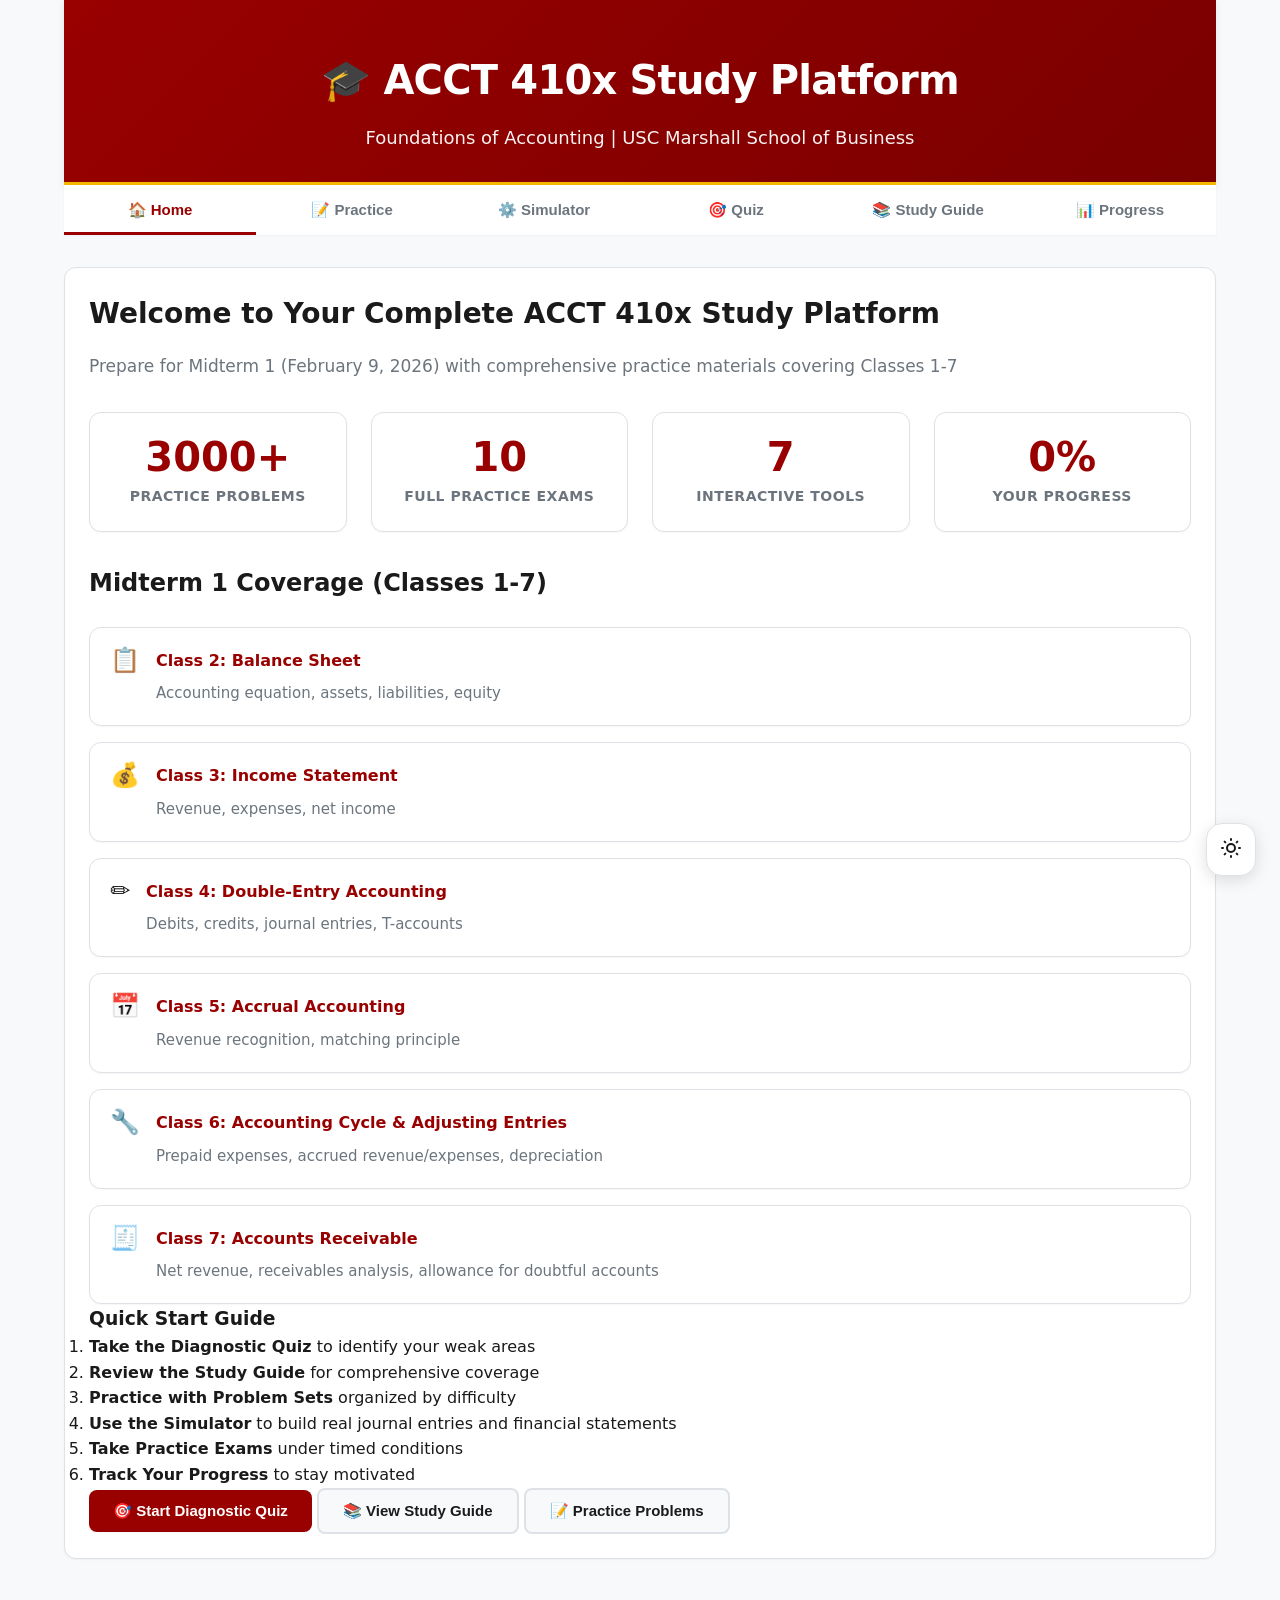
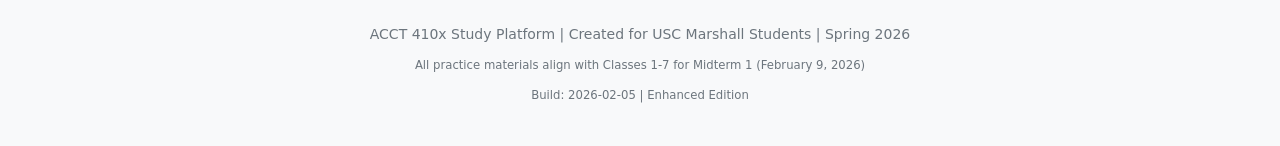
==== commit 085624f7: "REFINE: Replace hyper animations with silky smooth refined design - 280ms transitions, subtle effect" ====
--- a/index.html
+++ b/index.html
@@ -5,7 +5,7 @@
     <meta name="viewport" content="width=device-width, initial-scale=1.0">
     <meta name="description" content="ACCT 410x Study Platform - Comprehensive practice for USC Marshall School of Accounting">
     <title>ACCT 410x Study Platform | Foundations of Accounting</title>
-    <link rel="stylesheet" href="styles-enhanced.css">
+    <link rel="stylesheet" href="styles.css">
 </head>
 <body data-theme="light">
     <div class="container">
--- a/styles.css
+++ b/styles.css
@@ -0,0 +1,751 @@
+/* ===========================
+   ACCT 410x Study Platform - SILKY SMOOTH
+   Refined, Professional, Buttery Transitions
+   =========================== */
+
+:root {
+    /* USC Brand */
+    --usc-cardinal: #990000;
+    --usc-gold: #FFCC00;
+    --primary: #990000;
+    --primary-hover: #7a0000;
+    --accent: #FFCC00;
+
+    /* Neutrals - Light */
+    --bg-primary: #FFFFFF;
+    --bg-secondary: #F8F9FA;
+    --bg-tertiary: #F1F3F5;
+    --text-primary: #1A1A1A;
+    --text-secondary: #6C757D;
+    --text-tertiary: #ADB5BD;
+    --border: #DEE2E6;
+    --border-hover: #CED4DA;
+
+    /* Semantic */
+    --success: #10B981;
+    --success-bg: #D1FAE5;
+    --error: #EF4444;
+    --error-bg: #FEE2E2;
+    --warning: #F59E0B;
+    --warning-bg: #FEF3C7;
+
+    /* Typography */
+    --font-sans: -apple-system, BlinkMacSystemFont, 'Segoe UI', 'SF Pro Display', Roboto, system-ui, sans-serif;
+
+    /* Spacing */
+    --space-2: 0.5rem;
+    --space-3: 0.75rem;
+    --space-4: 1rem;
+    --space-5: 1.25rem;
+    --space-6: 1.5rem;
+    --space-8: 2rem;
+    --space-12: 3rem;
+
+    /* Shadows - Subtle */
+    --shadow-sm: 0 1px 2px rgba(0, 0, 0, 0.04);
+    --shadow-md: 0 2px 8px rgba(0, 0, 0, 0.08);
+    --shadow-lg: 0 4px 16px rgba(0, 0, 0, 0.12);
+
+    /* Transitions - SMOOTH */
+    --transition: 280ms cubic-bezier(0.4, 0.0, 0.2, 1);
+
+    /* Radius */
+    --radius-sm: 0.375rem;
+    --radius-md: 0.5rem;
+    --radius-lg: 0.75rem;
+    --radius-xl: 1rem;
+}
+
+/* Dark Mode */
+[data-theme="dark"] {
+    --bg-primary: #1A1A1A;
+    --bg-secondary: #252525;
+    --bg-tertiary: #2F2F2F;
+    --text-primary: #F5F5F5;
+    --text-secondary: #B0B0B0;
+    --text-tertiary: #808080;
+    --border: #3A3A3A;
+    --border-hover: #4A4A4A;
+    --shadow-sm: 0 1px 2px rgba(0, 0, 0, 0.3);
+    --shadow-md: 0 2px 8px rgba(0, 0, 0, 0.4);
+    --shadow-lg: 0 4px 16px rgba(0, 0, 0, 0.5);
+}
+
+/* Reset */
+*, *::before, *::after {
+    box-sizing: border-box;
+    margin: 0;
+    padding: 0;
+}
+
+html {
+    font-size: 16px;
+    -webkit-font-smoothing: antialiased;
+    -moz-osx-font-smoothing: grayscale;
+    scroll-behavior: smooth;
+}
+
+body {
+    font-family: var(--font-sans);
+    color: var(--text-primary);
+    background: var(--bg-secondary);
+    line-height: 1.6;
+    transition: background-color var(--transition), color var(--transition);
+}
+
+.container {
+    max-width: 1200px;
+    margin: 0 auto;
+    padding: 0 var(--space-6);
+}
+
+/* Header */
+header {
+    background: linear-gradient(135deg, var(--primary) 0%, #7a0000 100%);
+    color: white;
+    padding: var(--space-12) 0 var(--space-8);
+    text-align: center;
+    box-shadow: var(--shadow-md);
+    position: relative;
+}
+
+header::after {
+    content: '';
+    position: absolute;
+    bottom: 0;
+    left: 0;
+    right: 0;
+    height: 3px;
+    background: var(--accent);
+    opacity: 0.9;
+}
+
+header h1 {
+    font-size: 2.5rem;
+    font-weight: 700;
+    letter-spacing: -0.02em;
+    margin-bottom: var(--space-3);
+}
+
+header .subtitle {
+    font-size: 1.125rem;
+    opacity: 0.95;
+    font-weight: 500;
+}
+
+/* Navigation */
+.main-nav {
+    background: var(--bg-primary);
+    box-shadow: var(--shadow-sm);
+    position: sticky;
+    top: 0;
+    z-index: 100;
+    display: flex;
+    overflow-x: auto;
+    scrollbar-width: thin;
+    scrollbar-color: var(--border) transparent;
+    transition: box-shadow var(--transition);
+}
+
+.main-nav:hover {
+    box-shadow: var(--shadow-md);
+}
+
+.main-nav::-webkit-scrollbar {
+    height: 3px;
+}
+
+.main-nav::-webkit-scrollbar-track {
+    background: transparent;
+}
+
+.main-nav::-webkit-scrollbar-thumb {
+    background: var(--border);
+    border-radius: 3px;
+}
+
+.nav-btn {
+    flex: 1;
+    min-width: 140px;
+    padding: var(--space-4) var(--space-5);
+    border: none;
+    background: transparent;
+    color: var(--text-secondary);
+    font-size: 0.9375rem;
+    font-weight: 600;
+    cursor: pointer;
+    position: relative;
+    transition: color var(--transition);
+}
+
+.nav-btn::after {
+    content: '';
+    position: absolute;
+    bottom: 0;
+    left: 0;
+    right: 0;
+    height: 3px;
+    background: var(--primary);
+    opacity: 0;
+    transform: scaleX(0);
+    transition: transform var(--transition), opacity var(--transition);
+}
+
+.nav-btn:hover {
+    color: var(--primary);
+}
+
+.nav-btn:hover::after {
+    opacity: 0.3;
+    transform: scaleX(1);
+}
+
+.nav-btn.active {
+    color: var(--primary);
+}
+
+.nav-btn.active::after {
+    opacity: 1;
+    transform: scaleX(1);
+}
+
+/* Dark Mode Toggle */
+.dark-mode-toggle {
+    position: fixed;
+    bottom: var(--space-6);
+    right: var(--space-6);
+    z-index: 1000;
+    background: var(--bg-primary);
+    border: 1px solid var(--border);
+    border-radius: var(--radius-xl);
+    padding: var(--space-3);
+    cursor: pointer;
+    box-shadow: var(--shadow-lg);
+    transition: transform var(--transition), box-shadow var(--transition);
+}
+
+.dark-mode-toggle:hover {
+    transform: translateY(-2px);
+}
+
+.dark-mode-toggle svg {
+    width: 24px;
+    height: 24px;
+    fill: none;
+    stroke: var(--text-primary);
+    stroke-width: 2;
+    stroke-linecap: round;
+    stroke-linejoin: round;
+    transition: transform var(--transition);
+}
+
+.dark-mode-toggle:hover svg {
+    transform: rotate(15deg);
+}
+
+/* Sections */
+.content-section {
+    display: none;
+    padding: var(--space-8) 0;
+    opacity: 0;
+    transition: opacity var(--transition);
+}
+
+.content-section.active {
+    display: block;
+    opacity: 1;
+}
+
+/* Stats Grid */
+.stats-grid {
+    display: grid;
+    grid-template-columns: repeat(auto-fit, minmax(200px, 1fr));
+    gap: var(--space-6);
+    margin: var(--space-8) 0;
+}
+
+.stat-card {
+    background: var(--bg-primary);
+    padding: var(--space-6);
+    border-radius: var(--radius-lg);
+    text-align: center;
+    box-shadow: var(--shadow-sm);
+    border: 1px solid var(--border);
+    transition: transform var(--transition), box-shadow var(--transition), border-color var(--transition);
+}
+
+.stat-card:hover {
+    transform: translateY(-3px);
+    box-shadow: var(--shadow-md);
+    border-color: var(--primary);
+}
+
+.stat-number {
+    font-size: 2.5rem;
+    font-weight: 700;
+    color: var(--primary);
+    margin-bottom: var(--space-2);
+    line-height: 1;
+}
+
+.stat-label {
+    font-size: 0.875rem;
+    color: var(--text-secondary);
+    font-weight: 600;
+    text-transform: uppercase;
+    letter-spacing: 0.5px;
+}
+
+/* Cards */
+.card, .welcome-card, .topic-item {
+    background: var(--bg-primary);
+    border-radius: var(--radius-lg);
+    padding: var(--space-6);
+    box-shadow: var(--shadow-sm);
+    border: 1px solid var(--border);
+    transition: box-shadow var(--transition), transform var(--transition);
+}
+
+.card:hover, .welcome-card:hover {
+    box-shadow: var(--shadow-md);
+    transform: translateY(-2px);
+}
+
+.welcome-card h2 {
+    font-size: 1.75rem;
+    color: var(--text-primary);
+    margin-bottom: var(--space-4);
+    font-weight: 700;
+}
+
+.welcome-card p {
+    color: var(--text-secondary);
+    font-size: 1.0625rem;
+    margin-bottom: var(--space-6);
+}
+
+/* Topic List */
+.topic-overview {
+    margin-top: var(--space-8);
+}
+
+.topic-overview h3 {
+    font-size: 1.5rem;
+    margin-bottom: var(--space-6);
+    color: var(--text-primary);
+}
+
+.topic-list {
+    display: grid;
+    gap: var(--space-4);
+}
+
+.topic-item {
+    display: flex;
+    align-items: flex-start;
+    gap: var(--space-4);
+    padding: var(--space-5);
+}
+
+.topic-icon {
+    font-size: 1.5rem;
+    line-height: 1;
+}
+
+.topic-content strong {
+    display: block;
+    color: var(--primary);
+    margin-bottom: var(--space-2);
+    font-weight: 600;
+}
+
+.topic-content p {
+    color: var(--text-secondary);
+    font-size: 0.9375rem;
+    margin: 0;
+}
+
+/* Problem Cards */
+.problems-container {
+    max-width: 900px;
+    margin: 0 auto;
+}
+
+.problems-container h3 {
+    font-size: 1.5rem;
+    margin-bottom: var(--space-3);
+    color: var(--text-primary);
+}
+
+.problem-count {
+    color: var(--text-secondary);
+    margin-bottom: var(--space-6);
+    font-size: 0.9375rem;
+}
+
+.problem-card {
+    background: var(--bg-primary);
+    border-radius: var(--radius-lg);
+    padding: var(--space-6);
+    margin-bottom: var(--space-6);
+    box-shadow: var(--shadow-sm);
+    border: 1px solid var(--border);
+    border-left: 3px solid var(--primary);
+    transition: box-shadow var(--transition), transform var(--transition);
+}
+
+.problem-card:hover {
+    box-shadow: var(--shadow-md);
+    transform: translateY(-2px);
+}
+
+.problem-header {
+    display: flex;
+    align-items: center;
+    gap: var(--space-3);
+    margin-bottom: var(--space-5);
+    flex-wrap: wrap;
+}
+
+.problem-number {
+    font-weight: 700;
+    color: var(--primary);
+    font-size: 1.0625rem;
+}
+
+.problem-difficulty {
+    padding: var(--space-2) var(--space-4);
+    border-radius: var(--radius-md);
+    font-size: 0.8125rem;
+    font-weight: 600;
+    text-transform: uppercase;
+    letter-spacing: 0.5px;
+}
+
+.badge-easy {
+    background: var(--success-bg);
+    color: #047857;
+}
+
+.badge-medium {
+    background: var(--warning-bg);
+    color: #92400E;
+}
+
+.badge-hard {
+    background: var(--error-bg);
+    color: #DC2626;
+}
+
+.badge-expert {
+    background: #EDE9FE;
+    color: #5B21B6;
+}
+
+.problem-points {
+    margin-left: auto;
+    padding: var(--space-2) var(--space-4);
+    background: var(--bg-secondary);
+    border-radius: var(--radius-md);
+    font-weight: 600;
+    color: var(--primary);
+    font-size: 0.875rem;
+}
+
+.problem-question {
+    font-size: 1.0625rem;
+    line-height: 1.65;
+    margin-bottom: var(--space-5);
+    color: var(--text-primary);
+}
+
+/* Options */
+.problem-options {
+    display: flex;
+    flex-direction: column;
+    gap: var(--space-3);
+    margin-bottom: var(--space-5);
+}
+
+.option {
+    background: var(--bg-secondary);
+    border: 2px solid var(--border);
+    border-radius: var(--radius-md);
+    padding: var(--space-4);
+    display: flex;
+    align-items: center;
+    gap: var(--space-3);
+    cursor: pointer;
+    transition: all var(--transition);
+}
+
+.option:hover {
+    border-color: var(--primary);
+    background: var(--bg-primary);
+}
+
+.option input[type="radio"] {
+    width: 20px;
+    height: 20px;
+    accent-color: var(--primary);
+    cursor: pointer;
+}
+
+.option label {
+    flex: 1;
+    cursor: pointer;
+    font-size: 0.9375rem;
+    line-height: 1.5;
+}
+
+.option:has(input:checked) {
+    border-color: var(--primary);
+    background: var(--bg-primary);
+    box-shadow: 0 0 0 3px rgba(153, 0, 0, 0.08);
+}
+
+/* Form Inputs */
+.calculation-input {
+    display: flex;
+    align-items: center;
+    gap: var(--space-3);
+    margin-bottom: var(--space-5);
+}
+
+.calculation-input label {
+    font-weight: 600;
+    color: var(--text-primary);
+}
+
+input[type="number"],
+input[type="text"],
+select {
+    padding: var(--space-3) var(--space-4);
+    border: 2px solid var(--border);
+    border-radius: var(--radius-md);
+    font-size: 0.9375rem;
+    font-family: var(--font-sans);
+    background: var(--bg-primary);
+    color: var(--text-primary);
+    transition: border-color var(--transition), box-shadow var(--transition);
+}
+
+input:focus,
+select:focus {
+    outline: none;
+    border-color: var(--primary);
+    box-shadow: 0 0 0 3px rgba(153, 0, 0, 0.08);
+}
+
+input:hover,
+select:hover {
+    border-color: var(--border-hover);
+}
+
+/* Buttons */
+.btn {
+    padding: var(--space-3) var(--space-6);
+    border: none;
+    border-radius: var(--radius-md);
+    font-size: 0.9375rem;
+    font-weight: 600;
+    cursor: pointer;
+    transition: all var(--transition);
+    display: inline-flex;
+    align-items: center;
+    gap: var(--space-2);
+}
+
+.btn-primary {
+    background: var(--primary);
+    color: white;
+    box-shadow: var(--shadow-sm);
+}
+
+.btn-primary:hover {
+    background: var(--primary-hover);
+    transform: translateY(-1px);
+    box-shadow: var(--shadow-md);
+}
+
+.btn-secondary {
+    background: var(--bg-secondary);
+    color: var(--text-primary);
+    border: 2px solid var(--border);
+}
+
+.btn-secondary:hover {
+    background: var(--bg-primary);
+    border-color: var(--primary);
+    color: var(--primary);
+}
+
+.btn:disabled {
+    opacity: 0.5;
+    cursor: not-allowed;
+}
+
+.check-answer-btn {
+    margin-top: var(--space-4);
+}
+
+/* Feedback */
+.answer-feedback {
+    margin-top: var(--space-5);
+    padding: var(--space-5);
+    border-radius: var(--radius-md);
+    border-left: 4px solid;
+    transition: opacity var(--transition);
+}
+
+.feedback-correct {
+    background: var(--success-bg);
+    border-color: var(--success);
+    color: #047857;
+}
+
+.feedback-correct strong {
+    color: #047857;
+    font-size: 1.0625rem;
+    display: block;
+    margin-bottom: var(--space-3);
+}
+
+.feedback-incorrect {
+    background: var(--error-bg);
+    border-color: var(--error);
+    color: #DC2626;
+}
+
+.feedback-incorrect strong {
+    color: #DC2626;
+    font-size: 1.0625rem;
+    display: block;
+    margin-bottom: var(--space-3);
+}
+
+.feedback-warning {
+    background: var(--warning-bg);
+    border-color: var(--warning);
+    color: #92400E;
+}
+
+.answer-feedback p {
+    margin: 0;
+    line-height: 1.6;
+}
+
+.answer-feedback p + p {
+    margin-top: var(--space-3);
+}
+
+/* Practice Filters */
+.practice-filters {
+    background: var(--bg-primary);
+    padding: var(--space-6);
+    border-radius: var(--radius-lg);
+    margin-bottom: var(--space-8);
+    box-shadow: var(--shadow-sm);
+    border: 1px solid var(--border);
+}
+
+.practice-filters h3 {
+    margin-bottom: var(--space-5);
+    color: var(--text-primary);
+    font-size: 1.25rem;
+}
+
+.filter-group {
+    margin-bottom: var(--space-5);
+}
+
+.filter-group:last-child {
+    margin-bottom: 0;
+}
+
+.filter-group label {
+    display: block;
+    margin-bottom: var(--space-2);
+    color: var(--text-secondary);
+    font-weight: 600;
+    font-size: 0.875rem;
+}
+
+.filter-group select {
+    width: 100%;
+}
+
+/* Footer */
+footer {
+    text-align: center;
+    padding: var(--space-8) 0;
+    color: var(--text-secondary);
+    font-size: 0.875rem;
+}
+
+footer p {
+    margin-bottom: var(--space-2);
+}
+
+/* Utilities */
+.text-center { text-align: center; }
+.mb-4 { margin-bottom: var(--space-4); }
+.mb-6 { margin-bottom: var(--space-6); }
+.mb-8 { margin-bottom: var(--space-8); }
+
+.info-message,
+.placeholder {
+    padding: var(--space-5);
+    background: var(--bg-secondary);
+    border-radius: var(--radius-md);
+    color: var(--text-secondary);
+    text-align: center;
+}
+
+/* Responsive */
+@media (max-width: 768px) {
+    header h1 {
+        font-size: 2rem;
+    }
+
+    header .subtitle {
+        font-size: 1rem;
+    }
+
+    .nav-btn {
+        min-width: 100px;
+        font-size: 0.875rem;
+        padding: var(--space-3) var(--space-4);
+    }
+
+    .stats-grid {
+        grid-template-columns: 1fr 1fr;
+    }
+
+    .problem-header {
+        font-size: 0.875rem;
+    }
+
+    .dark-mode-toggle {
+        bottom: var(--space-4);
+        right: var(--space-4);
+    }
+}
+
+/* Smooth Scrollbar */
+::-webkit-scrollbar {
+    width: 10px;
+}
+
+::-webkit-scrollbar-track {
+    background: var(--bg-secondary);
+}
+
+::-webkit-scrollbar-thumb {
+    background: var(--border);
+    border-radius: 5px;
+}
+
+::-webkit-scrollbar-thumb:hover {
+    background: var(--text-tertiary);
+}
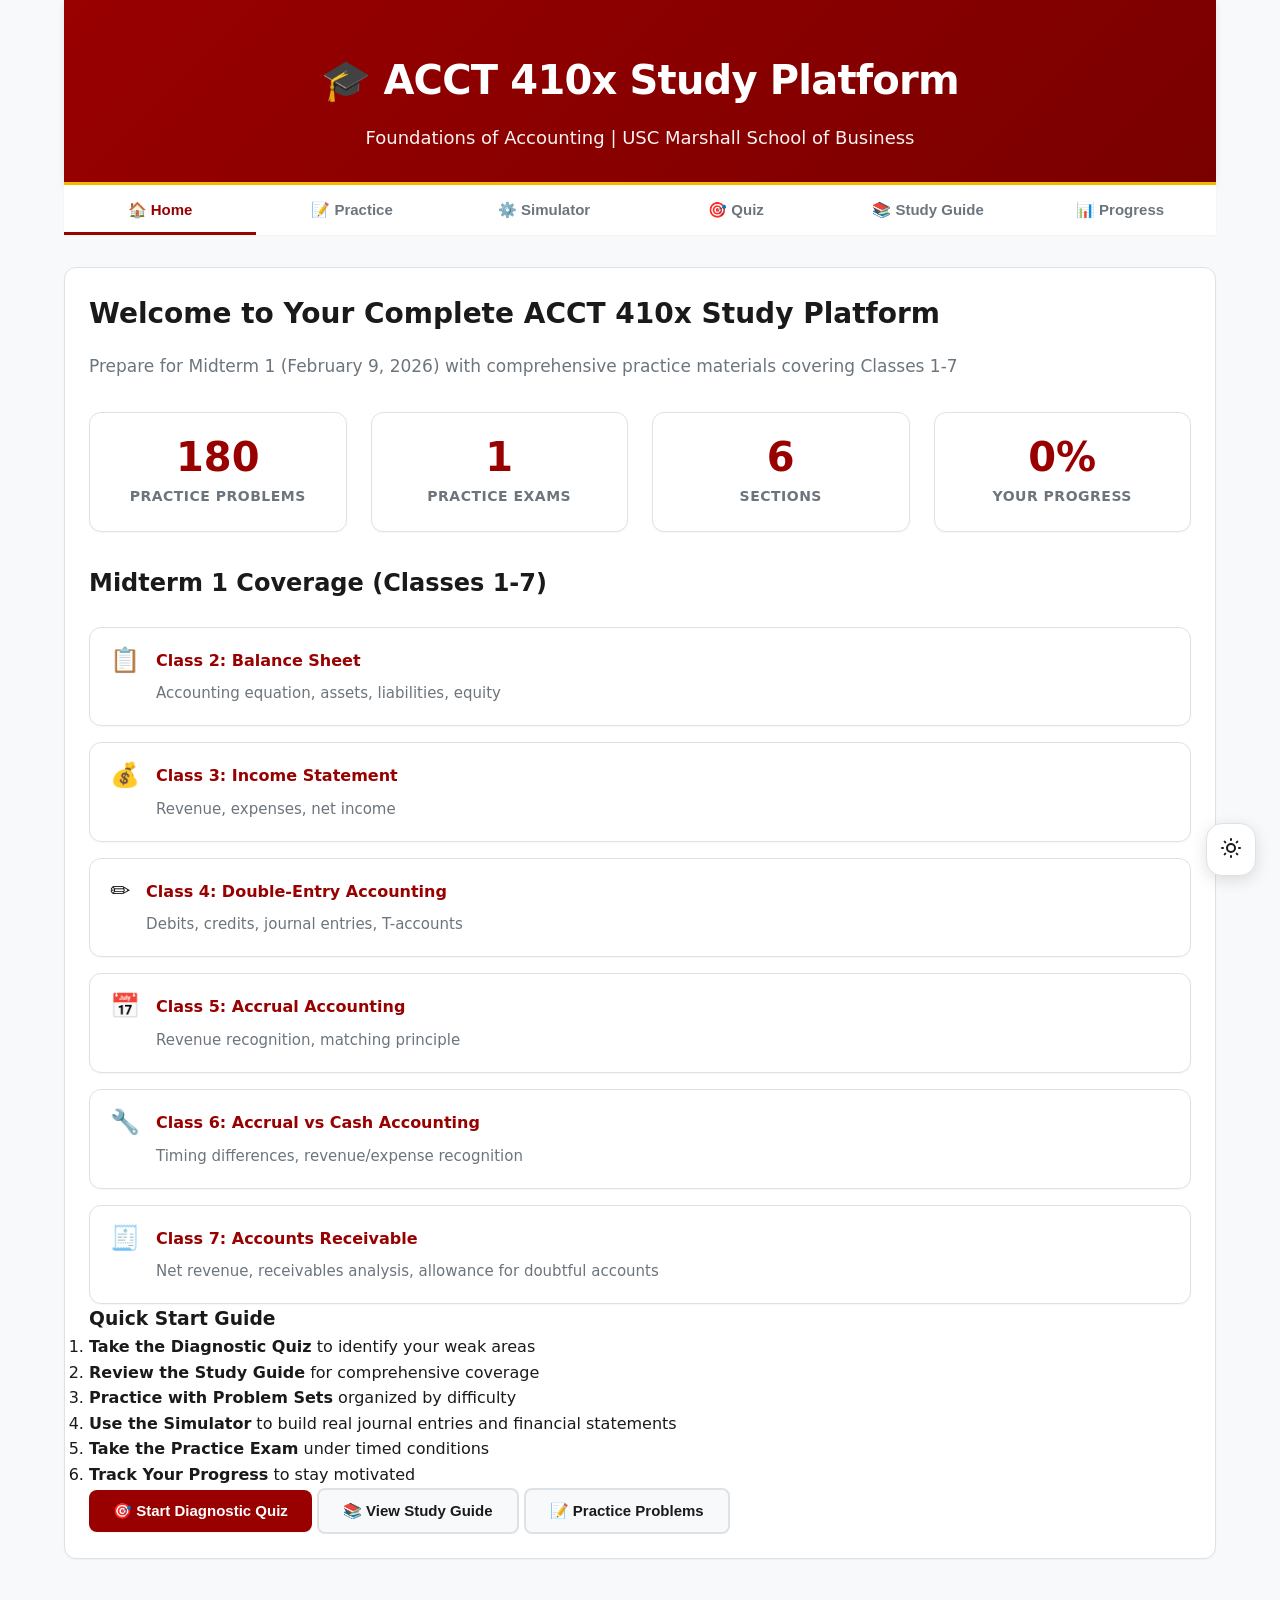
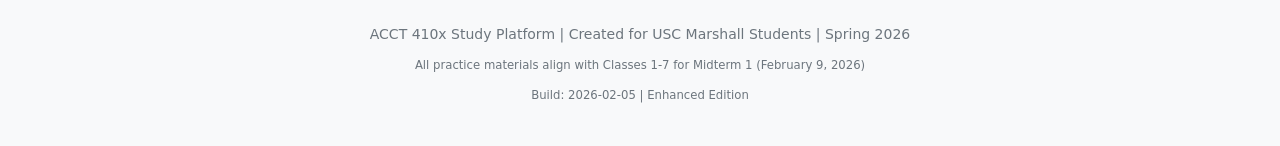
==== commit 5b684a10: "INTEGRATE: Complete study guide with all Midterm 1 topics - Balance Sheet, Income Statement, Double-" ====
--- a/index.html
+++ b/index.html
@@ -31,16 +31,16 @@
 
                 <div class="stats-grid">
                     <div class="stat-card">
-                        <div class="stat-number">3000+</div>
+                        <div class="stat-number" id="stat-problems">--</div>
                         <div class="stat-label">Practice Problems</div>
                     </div>
                     <div class="stat-card">
-                        <div class="stat-number">10</div>
-                        <div class="stat-label">Full Practice Exams</div>
-                    </div>
-                    <div class="stat-card">
-                        <div class="stat-number">7</div>
-                        <div class="stat-label">Interactive Tools</div>
+                        <div class="stat-number" id="stat-exams">--</div>
+                        <div class="stat-label">Practice Exams</div>
+                    </div>
+                    <div class="stat-card">
+                        <div class="stat-number" id="stat-tools">--</div>
+                        <div class="stat-label">Sections</div>
                     </div>
                     <div class="stat-card">
                         <div class="stat-number" id="user-progress">0%</div>
@@ -82,8 +82,8 @@
                         <div class="topic-item">
                             <span class="topic-icon">🔧</span>
                             <div class="topic-content">
-                                <strong>Class 6: Accounting Cycle & Adjusting Entries</strong>
-                                <p>Prepaid expenses, accrued revenue/expenses, depreciation</p>
+                                <strong>Class 6: Accrual vs Cash Accounting</strong>
+                                <p>Timing differences, revenue/expense recognition</p>
                             </div>
                         </div>
                         <div class="topic-item">
@@ -103,15 +103,15 @@
                         <li><strong>Review the Study Guide</strong> for comprehensive coverage</li>
                         <li><strong>Practice with Problem Sets</strong> organized by difficulty</li>
                         <li><strong>Use the Simulator</strong> to build real journal entries and financial statements</li>
-                        <li><strong>Take Practice Exams</strong> under timed conditions</li>
+                        <li><strong>Take the Practice Exam</strong> under timed conditions</li>
                         <li><strong>Track Your Progress</strong> to stay motivated</li>
                     </ol>
                 </div>
 
                 <div class="cta-buttons">
-                    <button class="btn btn-primary" onclick="startDiagnostic()">🎯 Start Diagnostic Quiz</button>
-                    <button class="btn btn-secondary" onclick="viewStudyGuide()">📚 View Study Guide</button>
-                    <button class="btn btn-secondary" onclick="startPractice()">📝 Practice Problems</button>
+                    <button class="btn btn-primary" id="ctaDiagnostic">🎯 Start Diagnostic Quiz</button>
+                    <button class="btn btn-secondary" id="ctaStudyGuide">📚 View Study Guide</button>
+                    <button class="btn btn-secondary" id="ctaPractice">📝 Practice Problems</button>
                 </div>
             </div>
         </section>
@@ -141,7 +141,7 @@
                     <option value="expert">Expert</option>
                 </select>
 
-                <button class="btn btn-primary" onclick="loadProblems()">Load Problems</button>
+                <button class="btn btn-primary" id="loadProblemsBtn">Load Problems</button>
             </div>
 
             <div id="practice-container">
@@ -198,6 +198,7 @@
 
     <script src="problems.js"></script>
     <script src="practice-exam.js"></script>
+    <script src="study-guide.js"></script>
     <script src="app.js"></script>
 </body>
 </html>
--- a/styles.css
+++ b/styles.css
@@ -749,3 +749,198 @@
 ::-webkit-scrollbar-thumb:hover {
     background: var(--text-tertiary);
 }
+
+/* ===========================
+   STUDY GUIDE STYLES
+   =========================== */
+
+.study-guide {
+    max-width: 900px;
+    margin: 0 auto;
+}
+
+.study-section {
+    margin-bottom: var(--space-8);
+    padding: var(--space-6);
+    background: var(--bg-primary);
+    border: 1px solid var(--border);
+    border-radius: var(--radius-md);
+    box-shadow: var(--shadow-sm);
+    transition: box-shadow var(--transition);
+}
+
+.study-section:hover {
+    box-shadow: var(--shadow-md);
+}
+
+.study-section h3 {
+    color: var(--primary);
+    font-size: 1.5rem;
+    margin-bottom: var(--space-5);
+    padding-bottom: var(--space-3);
+    border-bottom: 2px solid var(--accent);
+}
+
+.study-section h4 {
+    color: var(--text-primary);
+    font-size: 1.125rem;
+    margin-top: var(--space-5);
+    margin-bottom: var(--space-3);
+}
+
+.concept-block {
+    margin-bottom: var(--space-6);
+    padding: var(--space-4);
+    background: var(--bg-secondary);
+    border-radius: var(--radius-sm);
+}
+
+.concept-block p {
+    margin-bottom: var(--space-3);
+    line-height: 1.6;
+}
+
+.concept-block ul {
+    margin-left: var(--space-6);
+    margin-bottom: var(--space-3);
+}
+
+.concept-block li {
+    margin-bottom: var(--space-2);
+    line-height: 1.5;
+}
+
+.formula {
+    background: var(--bg-tertiary);
+    padding: var(--space-5);
+    border-radius: var(--radius-md);
+    text-align: center;
+    font-weight: 700;
+    font-size: 1.125rem;
+    margin: var(--space-4) 0;
+    border-left: 4px solid var(--primary);
+    box-shadow: var(--shadow-sm);
+    font-family: 'SF Mono', Monaco, 'Courier New', monospace;
+}
+
+.example {
+    background: var(--bg-secondary);
+    padding: var(--space-4);
+    border-radius: var(--radius-sm);
+    margin: var(--space-4) 0;
+    border-left: 3px solid var(--accent);
+}
+
+.example strong {
+    display: block;
+    color: var(--primary);
+    margin-bottom: var(--space-2);
+}
+
+.journal-entry {
+    font-family: 'SF Mono', Monaco, 'Courier New', monospace;
+    background: var(--bg-primary);
+    padding: var(--space-4);
+    border-radius: var(--radius-sm);
+    margin: var(--space-3) 0;
+    font-size: 0.875rem;
+    line-height: 1.8;
+    border: 1px solid var(--border);
+}
+
+.study-guide table {
+    width: 100%;
+    border-collapse: collapse;
+    margin: var(--space-4) 0;
+    background: var(--bg-primary);
+    border-radius: var(--radius-sm);
+    overflow: hidden;
+    box-shadow: var(--shadow-sm);
+}
+
+.study-guide th {
+    background: var(--primary);
+    color: white;
+    padding: var(--space-4);
+    text-align: left;
+    font-weight: 600;
+}
+
+.study-guide td {
+    padding: var(--space-4);
+    border-bottom: 1px solid var(--border);
+}
+
+.study-guide tr:last-child td {
+    border-bottom: none;
+}
+
+.study-guide tr:hover {
+    background: var(--bg-secondary);
+}
+
+.key-point {
+    background: var(--warning-bg);
+    border-left: 4px solid var(--warning);
+    padding: var(--space-4);
+    border-radius: var(--radius-sm);
+    margin: var(--space-4) 0;
+}
+
+.key-point strong {
+    color: var(--warning);
+    display: block;
+    margin-bottom: var(--space-2);
+}
+
+.exam-tip {
+    background: var(--success-bg);
+    border-left: 4px solid var(--success);
+    padding: var(--space-4);
+    border-radius: var(--radius-sm);
+    margin: var(--space-4) 0;
+}
+
+.exam-tip strong {
+    color: var(--success);
+    display: block;
+    margin-bottom: var(--space-2);
+}
+
+.back-to-top {
+    display: inline-block;
+    margin-top: var(--space-6);
+    padding: var(--space-3) var(--space-5);
+    background: var(--primary);
+    color: white;
+    text-decoration: none;
+    border-radius: var(--radius-sm);
+    transition: all var(--transition);
+}
+
+.back-to-top:hover {
+    background: var(--primary-hover);
+    transform: translateY(-2px);
+    box-shadow: var(--shadow-md);
+}
+
+/* Dark mode adjustments for study guide */
+[data-theme="dark"] .study-section {
+    background: var(--bg-secondary);
+}
+
+[data-theme="dark"] .concept-block {
+    background: var(--bg-primary);
+}
+
+[data-theme="dark"] .formula {
+    background: var(--bg-primary);
+}
+
+[data-theme="dark"] .example {
+    background: var(--bg-primary);
+}
+
+[data-theme="dark"] .journal-entry {
+    background: var(--bg-secondary);
+}
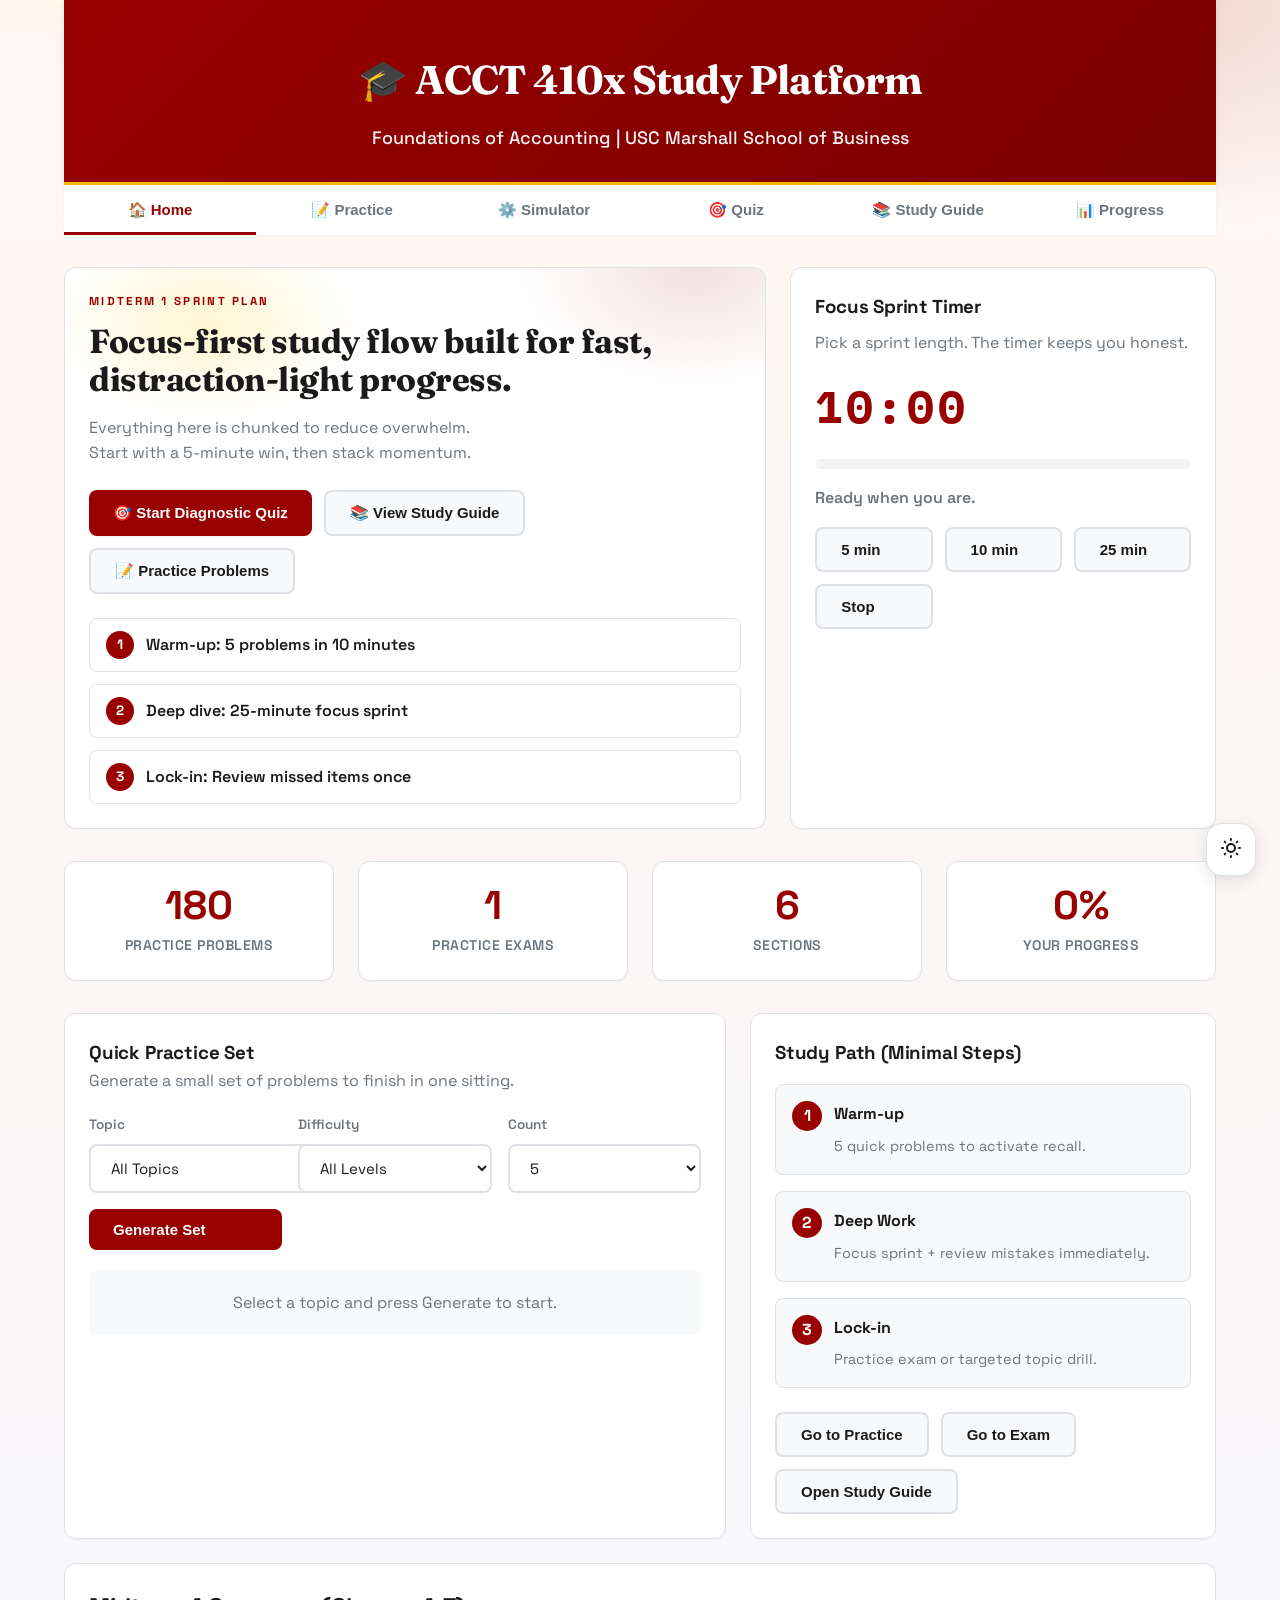
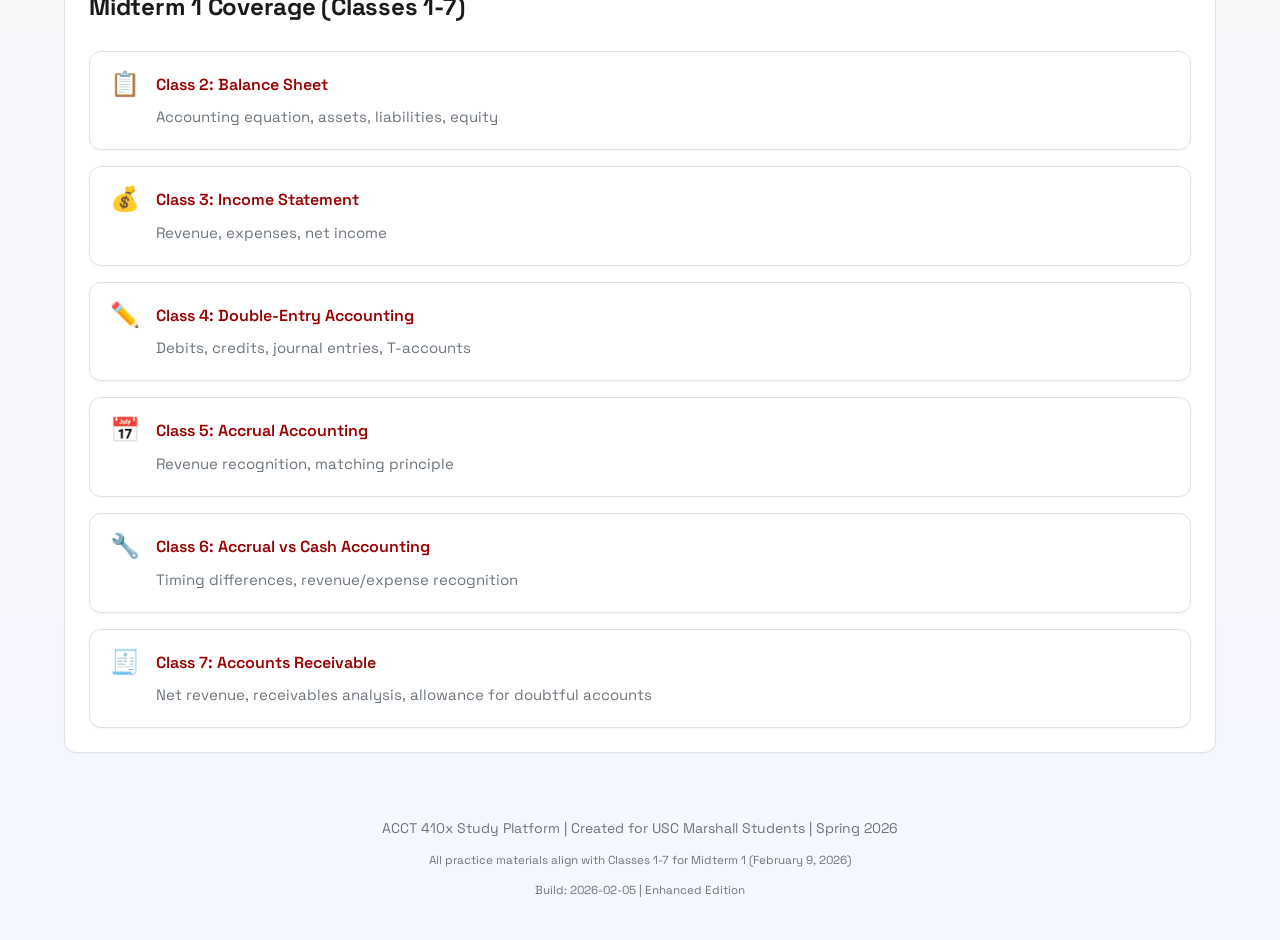
==== commit 5d9a6803: "FIX: Clean study guide formatting - remove inline styles, add IBM Plex Mono font, fix table renderin" ====
--- a/index.html
+++ b/index.html
@@ -25,30 +25,137 @@
 
         <!-- HOME SECTION -->
         <section id="home" class="content-section active">
-            <div class="welcome-card">
-                <h2>Welcome to Your Complete ACCT 410x Study Platform</h2>
-                <p>Prepare for Midterm 1 (February 9, 2026) with comprehensive practice materials covering Classes 1-7</p>
-
-                <div class="stats-grid">
-                    <div class="stat-card">
-                        <div class="stat-number" id="stat-problems">--</div>
-                        <div class="stat-label">Practice Problems</div>
-                    </div>
-                    <div class="stat-card">
-                        <div class="stat-number" id="stat-exams">--</div>
-                        <div class="stat-label">Practice Exams</div>
-                    </div>
-                    <div class="stat-card">
-                        <div class="stat-number" id="stat-tools">--</div>
-                        <div class="stat-label">Sections</div>
-                    </div>
-                    <div class="stat-card">
-                        <div class="stat-number" id="user-progress">0%</div>
-                        <div class="stat-label">Your Progress</div>
-                    </div>
-                </div>
-
-                <div class="topic-overview">
+            <div class="dashboard">
+                <div class="hero-panel card">
+                    <p class="eyebrow">Midterm 1 Sprint Plan</p>
+                    <h2>Focus-first study flow built for fast, distraction‑light progress.</h2>
+                    <p class="hero-subtitle">Everything here is chunked to reduce overwhelm. Start with a 5‑minute win, then stack momentum.</p>
+                    <div class="cta-buttons">
+                        <button class="btn btn-primary" id="ctaDiagnostic">🎯 Start Diagnostic Quiz</button>
+                        <button class="btn btn-secondary" id="ctaStudyGuide">📚 View Study Guide</button>
+                        <button class="btn btn-secondary" id="ctaPractice">📝 Practice Problems</button>
+                    </div>
+                    <div class="micro-steps">
+                        <div class="micro-step"><span>1</span>Warm‑up: 5 problems in 10 minutes</div>
+                        <div class="micro-step"><span>2</span>Deep dive: 25‑minute focus sprint</div>
+                        <div class="micro-step"><span>3</span>Lock‑in: Review missed items once</div>
+                    </div>
+                </div>
+
+                <div class="focus-panel card">
+                    <div>
+                        <h3>Focus Sprint Timer</h3>
+                        <p class="focus-hint">Pick a sprint length. The timer keeps you honest.</p>
+                    </div>
+                    <div class="focus-timer" id="focusTimer">10:00</div>
+                    <div class="focus-progress">
+                        <div class="focus-progress-fill" id="focusProgress"></div>
+                    </div>
+                    <p class="focus-status" id="focusStatus">Ready when you are.</p>
+                    <div class="focus-controls">
+                        <button class="btn btn-secondary" data-action="focus-start" data-minutes="5">5 min</button>
+                        <button class="btn btn-secondary" data-action="focus-start" data-minutes="10">10 min</button>
+                        <button class="btn btn-secondary" data-action="focus-start" data-minutes="25">25 min</button>
+                        <button class="btn btn-secondary" data-action="focus-stop">Stop</button>
+                    </div>
+                </div>
+            </div>
+
+            <div class="stats-grid">
+                <div class="stat-card">
+                    <div class="stat-number" id="stat-problems">--</div>
+                    <div class="stat-label">Practice Problems</div>
+                </div>
+                <div class="stat-card">
+                    <div class="stat-number" id="stat-exams">--</div>
+                    <div class="stat-label">Practice Exams</div>
+                </div>
+                <div class="stat-card">
+                    <div class="stat-number" id="stat-tools">--</div>
+                    <div class="stat-label">Sections</div>
+                </div>
+                <div class="stat-card">
+                    <div class="stat-number" id="user-progress">0%</div>
+                    <div class="stat-label">Your Progress</div>
+                </div>
+            </div>
+
+            <div class="home-grid">
+                <div class="card quick-practice">
+                    <h3>Quick Practice Set</h3>
+                    <p class="muted">Generate a small set of problems to finish in one sitting.</p>
+                    <div class="quick-controls">
+                        <label>
+                            Topic
+                            <select id="quick-topic">
+                                <option value="all">All Topics</option>
+                                <option value="balance-sheet">Balance Sheet</option>
+                                <option value="income-statement">Income Statement</option>
+                                <option value="double-entry">Double-Entry Accounting</option>
+                                <option value="accrual">Accrual Accounting</option>
+                                <option value="adjusting-entries">Adjusting Entries</option>
+                                <option value="accounts-receivable">Accounts Receivable</option>
+                                <option value="financial-ratios">Financial Ratios</option>
+                            </select>
+                        </label>
+                        <label>
+                            Difficulty
+                            <select id="quick-difficulty">
+                                <option value="all">All Levels</option>
+                                <option value="easy">Easy</option>
+                                <option value="medium">Medium</option>
+                                <option value="hard">Hard</option>
+                                <option value="expert">Expert</option>
+                            </select>
+                        </label>
+                        <label>
+                            Count
+                            <select id="quick-count">
+                                <option value="3">3</option>
+                                <option value="5" selected>5</option>
+                                <option value="8">8</option>
+                            </select>
+                        </label>
+                        <button class="btn btn-primary" data-action="quick-practice">Generate Set</button>
+                    </div>
+                    <div id="quick-practice-container" class="quick-results">
+                        <p class="placeholder">Select a topic and press Generate to start.</p>
+                    </div>
+                </div>
+
+                <div class="card study-path">
+                    <h3>Study Path (Minimal Steps)</h3>
+                    <div class="path-steps">
+                        <div class="path-step">
+                            <span>1</span>
+                            <div>
+                                <strong>Warm‑up</strong>
+                                <p>5 quick problems to activate recall.</p>
+                            </div>
+                        </div>
+                        <div class="path-step">
+                            <span>2</span>
+                            <div>
+                                <strong>Deep Work</strong>
+                                <p>Focus sprint + review mistakes immediately.</p>
+                            </div>
+                        </div>
+                        <div class="path-step">
+                            <span>3</span>
+                            <div>
+                                <strong>Lock‑in</strong>
+                                <p>Practice exam or targeted topic drill.</p>
+                            </div>
+                        </div>
+                    </div>
+                    <div class="path-actions">
+                        <button class="btn btn-secondary" data-action="goto-practice">Go to Practice</button>
+                        <button class="btn btn-secondary" data-action="goto-quiz">Go to Exam</button>
+                        <button class="btn btn-secondary" data-action="goto-study">Open Study Guide</button>
+                    </div>
+                </div>
+
+                <div class="card topic-overview">
                     <h3>Midterm 1 Coverage (Classes 1-7)</h3>
                     <div class="topic-list">
                         <div class="topic-item">
@@ -94,24 +201,6 @@
                             </div>
                         </div>
                     </div>
-                </div>
-
-                <div class="quick-start">
-                    <h3>Quick Start Guide</h3>
-                    <ol>
-                        <li><strong>Take the Diagnostic Quiz</strong> to identify your weak areas</li>
-                        <li><strong>Review the Study Guide</strong> for comprehensive coverage</li>
-                        <li><strong>Practice with Problem Sets</strong> organized by difficulty</li>
-                        <li><strong>Use the Simulator</strong> to build real journal entries and financial statements</li>
-                        <li><strong>Take the Practice Exam</strong> under timed conditions</li>
-                        <li><strong>Track Your Progress</strong> to stay motivated</li>
-                    </ol>
-                </div>
-
-                <div class="cta-buttons">
-                    <button class="btn btn-primary" id="ctaDiagnostic">🎯 Start Diagnostic Quiz</button>
-                    <button class="btn btn-secondary" id="ctaStudyGuide">📚 View Study Guide</button>
-                    <button class="btn btn-secondary" id="ctaPractice">📝 Practice Problems</button>
                 </div>
             </div>
         </section>
--- a/styles.css
+++ b/styles.css
@@ -1,3 +1,5 @@
+@import url('https://fonts.googleapis.com/css2?family=Fraunces:opsz,wght@9..144,600;9..144,700&family=IBM+Plex+Mono:wght@400;500;600&family=Space+Grotesk:wght@400;500;600;700&display=swap');
+
 /* ===========================
    ACCT 410x Study Platform - SILKY SMOOTH
    Refined, Professional, Buttery Transitions
@@ -30,7 +32,15 @@
     --warning-bg: #FEF3C7;
 
     /* Typography */
-    --font-sans: -apple-system, BlinkMacSystemFont, 'Segoe UI', 'SF Pro Display', Roboto, system-ui, sans-serif;
+    --font-sans: 'Space Grotesk', 'Manrope', sans-serif;
+    --font-display: 'Fraunces', 'Times New Roman', serif;
+    --font-mono: 'IBM Plex Mono', 'Courier New', monospace;
+
+    /* Surfaces */
+    --page-gradient:
+        radial-gradient(900px 500px at 12% -10%, rgba(255, 204, 0, 0.18), transparent 60%),
+        radial-gradient(800px 420px at 88% 0%, rgba(153, 0, 0, 0.15), transparent 55%),
+        linear-gradient(180deg, #fff8f2 0%, #f5f7ff 100%);
 
     /* Spacing */
     --space-2: 0.5rem;
@@ -69,6 +79,10 @@
     --shadow-sm: 0 1px 2px rgba(0, 0, 0, 0.3);
     --shadow-md: 0 2px 8px rgba(0, 0, 0, 0.4);
     --shadow-lg: 0 4px 16px rgba(0, 0, 0, 0.5);
+    --page-gradient:
+        radial-gradient(900px 500px at 12% -10%, rgba(255, 204, 0, 0.08), transparent 60%),
+        radial-gradient(800px 420px at 88% 0%, rgba(153, 0, 0, 0.12), transparent 55%),
+        linear-gradient(180deg, #171717 0%, #1f2027 100%);
 }
 
 /* Reset */
@@ -88,7 +102,7 @@
 body {
     font-family: var(--font-sans);
     color: var(--text-primary);
-    background: var(--bg-secondary);
+    background: var(--page-gradient);
     line-height: 1.6;
     transition: background-color var(--transition), color var(--transition);
 }
@@ -125,12 +139,23 @@
     font-weight: 700;
     letter-spacing: -0.02em;
     margin-bottom: var(--space-3);
+    font-family: var(--font-display);
 }
 
 header .subtitle {
     font-size: 1.125rem;
     opacity: 0.95;
     font-weight: 500;
+}
+
+h2 {
+    font-family: var(--font-display);
+    letter-spacing: -0.015em;
+}
+
+h3, h4 {
+    font-family: var(--font-sans);
+    letter-spacing: -0.01em;
 }
 
 /* Navigation */
@@ -254,6 +279,306 @@
 .content-section.active {
     display: block;
     opacity: 1;
+    animation: fadeIn 240ms ease;
+}
+
+@keyframes riseIn {
+    from {
+        opacity: 0;
+        transform: translateY(12px);
+    }
+    to {
+        opacity: 1;
+        transform: translateY(0);
+    }
+}
+
+@keyframes fadeIn {
+    from {
+        opacity: 0;
+    }
+    to {
+        opacity: 1;
+    }
+}
+
+/* Home Dashboard */
+.dashboard {
+    display: grid;
+    grid-template-columns: minmax(0, 1.65fr) minmax(0, 1fr);
+    gap: var(--space-6);
+    align-items: stretch;
+}
+
+.hero-panel {
+    background:
+        linear-gradient(140deg, rgba(255, 255, 255, 0.98) 0%, rgba(255, 245, 232, 0.92) 100%);
+    border: 1px solid rgba(153, 0, 0, 0.18);
+    position: relative;
+    overflow: hidden;
+}
+
+.hero-panel::after {
+    content: '';
+    position: absolute;
+    inset: 0;
+    background:
+        radial-gradient(260px 160px at 20% 10%, rgba(255, 204, 0, 0.18), transparent 60%),
+        radial-gradient(300px 200px at 90% 0%, rgba(153, 0, 0, 0.12), transparent 60%);
+    pointer-events: none;
+}
+
+.hero-panel > * {
+    position: relative;
+    z-index: 1;
+}
+
+.eyebrow {
+    text-transform: uppercase;
+    letter-spacing: 0.2em;
+    font-size: 0.72rem;
+    font-weight: 700;
+    color: var(--primary);
+}
+
+.hero-panel h2 {
+    font-size: clamp(1.9rem, 2.6vw, 2.8rem);
+    line-height: 1.15;
+    margin: var(--space-3) 0 var(--space-4);
+}
+
+.hero-subtitle {
+    color: var(--text-secondary);
+    max-width: 42ch;
+    margin-bottom: var(--space-6);
+}
+
+.cta-buttons {
+    display: flex;
+    flex-wrap: wrap;
+    gap: var(--space-3);
+    margin-bottom: var(--space-6);
+}
+
+.micro-steps {
+    display: grid;
+    gap: var(--space-3);
+}
+
+.micro-step {
+    display: flex;
+    align-items: center;
+    gap: var(--space-3);
+    padding: var(--space-3) var(--space-4);
+    background: rgba(255, 255, 255, 0.8);
+    border: 1px solid var(--border);
+    border-radius: var(--radius-md);
+    font-weight: 600;
+}
+
+.micro-step span {
+    width: 28px;
+    height: 28px;
+    border-radius: 50%;
+    background: var(--primary);
+    color: white;
+    display: inline-flex;
+    align-items: center;
+    justify-content: center;
+    font-size: 0.85rem;
+    font-weight: 700;
+}
+
+.focus-panel {
+    background: linear-gradient(180deg, rgba(255, 255, 255, 0.95) 0%, rgba(246, 248, 255, 0.95) 100%);
+    border: 1px solid var(--border);
+    display: flex;
+    flex-direction: column;
+    gap: var(--space-4);
+}
+
+.focus-panel h3 {
+    margin-bottom: var(--space-2);
+}
+
+.focus-hint {
+    color: var(--text-secondary);
+    margin-bottom: 0;
+}
+
+.focus-timer {
+    font-family: var(--font-mono);
+    font-size: 2.8rem;
+    font-weight: 700;
+    letter-spacing: 0.08em;
+    color: var(--primary);
+    font-variant-numeric: tabular-nums;
+}
+
+.focus-progress {
+    width: 100%;
+    height: 10px;
+    background: var(--bg-tertiary);
+    border-radius: var(--radius-xl);
+    overflow: hidden;
+}
+
+.focus-progress-fill {
+    height: 100%;
+    width: 0%;
+    background: linear-gradient(90deg, var(--primary), #FFB200);
+    transition: width 200ms ease;
+}
+
+.focus-status {
+    color: var(--text-secondary);
+    font-weight: 600;
+}
+
+.focus-controls {
+    display: grid;
+    grid-template-columns: repeat(auto-fit, minmax(90px, 1fr));
+    gap: var(--space-3);
+}
+
+.home-grid {
+    display: grid;
+    grid-template-columns: repeat(12, minmax(0, 1fr));
+    gap: var(--space-6);
+    margin-top: var(--space-8);
+}
+
+.quick-practice {
+    grid-column: span 7;
+}
+
+.study-path {
+    grid-column: span 5;
+}
+
+.topic-overview {
+    grid-column: span 12;
+}
+
+.home-grid .topic-overview {
+    margin-top: 0;
+}
+
+.muted {
+    color: var(--text-secondary);
+}
+
+.quick-controls {
+    display: grid;
+    grid-template-columns: repeat(auto-fit, minmax(150px, 1fr));
+    gap: var(--space-4);
+    margin: var(--space-5) 0;
+    align-items: end;
+}
+
+.quick-controls label {
+    display: grid;
+    gap: var(--space-2);
+    font-size: 0.85rem;
+    font-weight: 600;
+    color: var(--text-secondary);
+}
+
+.quick-results {
+    margin-top: var(--space-4);
+}
+
+.quick-set {
+    display: grid;
+    gap: var(--space-4);
+}
+
+.quick-results-header {
+    display: flex;
+    align-items: center;
+    justify-content: space-between;
+    gap: var(--space-3);
+    margin-bottom: var(--space-4);
+}
+
+.quick-results-header h4 {
+    margin: 0;
+}
+
+.quick-count {
+    font-size: 0.85rem;
+    font-weight: 600;
+    color: var(--text-secondary);
+    background: var(--bg-secondary);
+    padding: var(--space-2) var(--space-3);
+    border-radius: var(--radius-md);
+}
+
+.quick-results .problem-card {
+    margin-bottom: var(--space-4);
+}
+
+.path-steps {
+    display: grid;
+    gap: var(--space-4);
+    margin: var(--space-4) 0 var(--space-6);
+}
+
+.path-step {
+    display: flex;
+    gap: var(--space-3);
+    align-items: flex-start;
+    padding: var(--space-4);
+    background: var(--bg-secondary);
+    border: 1px solid var(--border);
+    border-radius: var(--radius-md);
+}
+
+.path-step span {
+    width: 30px;
+    height: 30px;
+    border-radius: 50%;
+    background: var(--primary);
+    color: white;
+    font-weight: 700;
+    display: inline-flex;
+    align-items: center;
+    justify-content: center;
+}
+
+.path-step strong {
+    display: block;
+    margin-bottom: var(--space-2);
+}
+
+.path-step p {
+    margin: 0;
+    color: var(--text-secondary);
+    font-size: 0.9rem;
+}
+
+.path-actions {
+    display: flex;
+    flex-wrap: wrap;
+    gap: var(--space-3);
+}
+
+[data-theme="dark"] .hero-panel {
+    background: linear-gradient(140deg, rgba(32, 32, 32, 0.98) 0%, rgba(24, 24, 28, 0.95) 100%);
+    border-color: #3A3A3A;
+}
+
+[data-theme="dark"] .hero-panel::after {
+    opacity: 0.45;
+}
+
+[data-theme="dark"] .micro-step {
+    background: rgba(36, 36, 36, 0.9);
+    border-color: #3A3A3A;
+}
+
+[data-theme="dark"] .focus-panel {
+    background: linear-gradient(180deg, rgba(30, 30, 30, 0.98) 0%, rgba(24, 24, 28, 0.98) 100%);
 }
 
 /* Stats Grid */
@@ -294,6 +619,32 @@
     font-weight: 600;
     text-transform: uppercase;
     letter-spacing: 0.5px;
+}
+
+.dashboard .card,
+.home-grid .card,
+.stats-grid .stat-card {
+    animation: riseIn 420ms ease both;
+}
+
+.dashboard .hero-panel {
+    animation-delay: 0ms;
+}
+
+.dashboard .focus-panel {
+    animation-delay: 120ms;
+}
+
+.home-grid .card:nth-child(1) {
+    animation-delay: 140ms;
+}
+
+.home-grid .card:nth-child(2) {
+    animation-delay: 200ms;
+}
+
+.home-grid .card:nth-child(3) {
+    animation-delay: 260ms;
 }
 
 /* Cards */
@@ -459,6 +810,159 @@
     color: var(--text-primary);
 }
 
+/* Transaction Analysis */
+.transaction-grid {
+    display: grid;
+    gap: var(--space-3);
+    margin-bottom: var(--space-5);
+}
+
+.transaction-row {
+    display: flex;
+    align-items: center;
+    justify-content: space-between;
+    gap: var(--space-4);
+    padding: var(--space-3) var(--space-4);
+    border: 1px solid var(--border);
+    border-radius: var(--radius-md);
+    background: var(--bg-secondary);
+}
+
+.transaction-label {
+    font-weight: 600;
+    color: var(--text-primary);
+    min-width: 140px;
+}
+
+.transaction-options {
+    display: flex;
+    gap: var(--space-3);
+}
+
+.transaction-choice {
+    display: inline-flex;
+    align-items: center;
+    gap: var(--space-2);
+    padding: var(--space-2) var(--space-3);
+    border-radius: var(--radius-md);
+    border: 1px solid var(--border);
+    background: var(--bg-primary);
+    cursor: pointer;
+    font-weight: 600;
+}
+
+.transaction-choice input {
+    accent-color: var(--primary);
+}
+
+/* Journal Entry */
+.journal-entry {
+    display: grid;
+    gap: var(--space-4);
+    margin-bottom: var(--space-5);
+}
+
+.journal-hint {
+    color: var(--text-secondary);
+    font-size: 0.9rem;
+}
+
+.journal-entry-grid {
+    display: grid;
+    grid-template-columns: repeat(auto-fit, minmax(220px, 1fr));
+    gap: var(--space-4);
+}
+
+.journal-column {
+    background: var(--bg-secondary);
+    border: 1px solid var(--border);
+    border-radius: var(--radius-md);
+    padding: var(--space-4);
+}
+
+.journal-header {
+    font-weight: 700;
+    color: var(--primary);
+    margin-bottom: var(--space-3);
+}
+
+.journal-row {
+    display: grid;
+    grid-template-columns: 1fr 110px;
+    gap: var(--space-2);
+    margin-bottom: var(--space-3);
+}
+
+/* Comprehensive / Short Answer */
+.comprehensive-input,
+.comprehensive-workspace {
+    display: grid;
+    gap: var(--space-3);
+    margin-bottom: var(--space-5);
+}
+
+.comprehensive-workspace textarea {
+    min-height: 120px;
+    resize: vertical;
+}
+
+.answer-block {
+    margin-top: var(--space-3);
+}
+
+.feedback-neutral {
+    background: var(--bg-secondary);
+    border-color: var(--border);
+    color: var(--text-primary);
+}
+
+.transaction-answer {
+    display: grid;
+    gap: var(--space-2);
+    margin-top: var(--space-3);
+}
+
+.transaction-answer-row {
+    display: flex;
+    justify-content: space-between;
+    padding: var(--space-2) var(--space-3);
+    background: var(--bg-primary);
+    border-radius: var(--radius-md);
+    border: 1px solid var(--border);
+}
+
+.journal-solution {
+    display: grid;
+    grid-template-columns: repeat(auto-fit, minmax(200px, 1fr));
+    gap: var(--space-4);
+    margin-top: var(--space-3);
+}
+
+.journal-line {
+    display: flex;
+    justify-content: space-between;
+    padding: var(--space-2) 0;
+    border-bottom: 1px dashed var(--border);
+}
+
+.comprehensive-solution {
+    display: grid;
+    gap: var(--space-4);
+    margin-top: var(--space-3);
+}
+
+.solution-group h5 {
+    margin-bottom: var(--space-2);
+    color: var(--primary);
+}
+
+.solution-line {
+    display: flex;
+    justify-content: space-between;
+    padding: var(--space-2) 0;
+    border-bottom: 1px dashed var(--border);
+}
+
 /* Options */
 .problem-options {
     display: flex;
@@ -519,7 +1023,8 @@
 
 input[type="number"],
 input[type="text"],
-select {
+select,
+textarea {
     padding: var(--space-3) var(--space-4);
     border: 2px solid var(--border);
     border-radius: var(--radius-md);
@@ -531,14 +1036,16 @@
 }
 
 input:focus,
-select:focus {
+select:focus,
+textarea:focus {
     outline: none;
     border-color: var(--primary);
     box-shadow: 0 0 0 3px rgba(153, 0, 0, 0.08);
 }
 
 input:hover,
-select:hover {
+select:hover,
+textarea:hover {
     border-color: var(--border-hover);
 }
 
@@ -639,6 +1146,36 @@
     margin-top: var(--space-3);
 }
 
+/* Notifications */
+.notification {
+    position: fixed;
+    right: var(--space-6);
+    bottom: calc(var(--space-6) + 56px);
+    background: var(--bg-primary);
+    border-left: 4px solid var(--primary);
+    padding: var(--space-4) var(--space-5);
+    border-radius: var(--radius-md);
+    box-shadow: var(--shadow-lg);
+    z-index: 1100;
+    animation: riseIn 300ms ease;
+}
+
+.notification-success {
+    border-left-color: var(--success);
+    background: var(--success-bg);
+    color: #047857;
+}
+
+.notification-info {
+    border-left-color: var(--primary);
+}
+
+.notification-warning {
+    border-left-color: var(--warning);
+    background: var(--warning-bg);
+    color: #92400E;
+}
+
 /* Practice Filters */
 .practice-filters {
     background: var(--bg-primary);
@@ -722,6 +1259,20 @@
         grid-template-columns: 1fr 1fr;
     }
 
+    .dashboard {
+        grid-template-columns: 1fr;
+    }
+
+    .home-grid {
+        grid-template-columns: 1fr;
+    }
+
+    .quick-practice,
+    .study-path,
+    .topic-overview {
+        grid-column: auto;
+    }
+
     .problem-header {
         font-size: 0.875rem;
     }
@@ -729,6 +1280,17 @@
     .dark-mode-toggle {
         bottom: var(--space-4);
         right: var(--space-4);
+    }
+}
+
+@media (prefers-reduced-motion: reduce) {
+    html {
+        scroll-behavior: auto;
+    }
+
+    *, *::before, *::after {
+        animation: none !important;
+        transition-duration: 0.01ms !important;
     }
 }
 
@@ -820,7 +1382,7 @@
     margin: var(--space-4) 0;
     border-left: 4px solid var(--primary);
     box-shadow: var(--shadow-sm);
-    font-family: 'SF Mono', Monaco, 'Courier New', monospace;
+    font-family: var(--font-mono);
 }
 
 .example {
@@ -838,7 +1400,7 @@
 }
 
 .journal-entry {
-    font-family: 'SF Mono', Monaco, 'Courier New', monospace;
+    font-family: var(--font-mono);
     background: var(--bg-primary);
     padding: var(--space-4);
     border-radius: var(--radius-sm);
@@ -846,6 +1408,7 @@
     font-size: 0.875rem;
     line-height: 1.8;
     border: 1px solid var(--border);
+    white-space: pre-wrap;
 }
 
 .study-guide table {
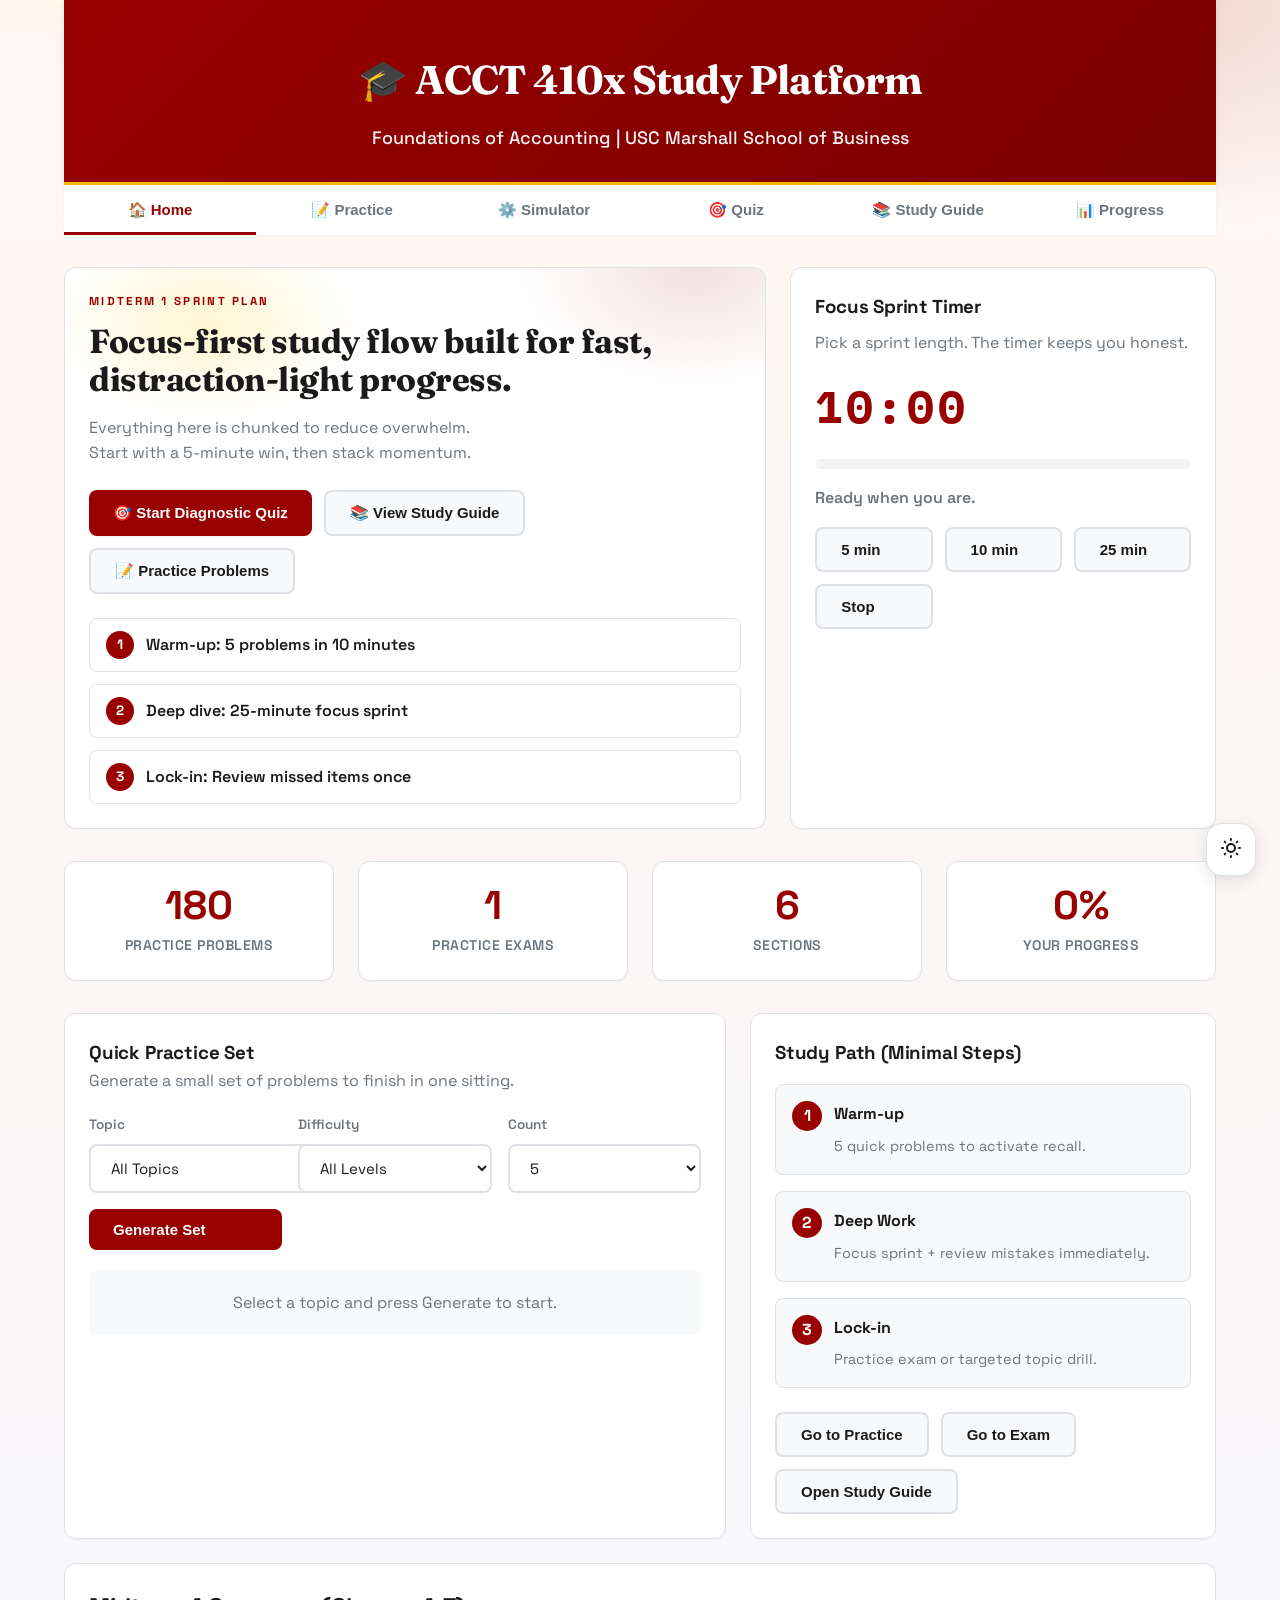
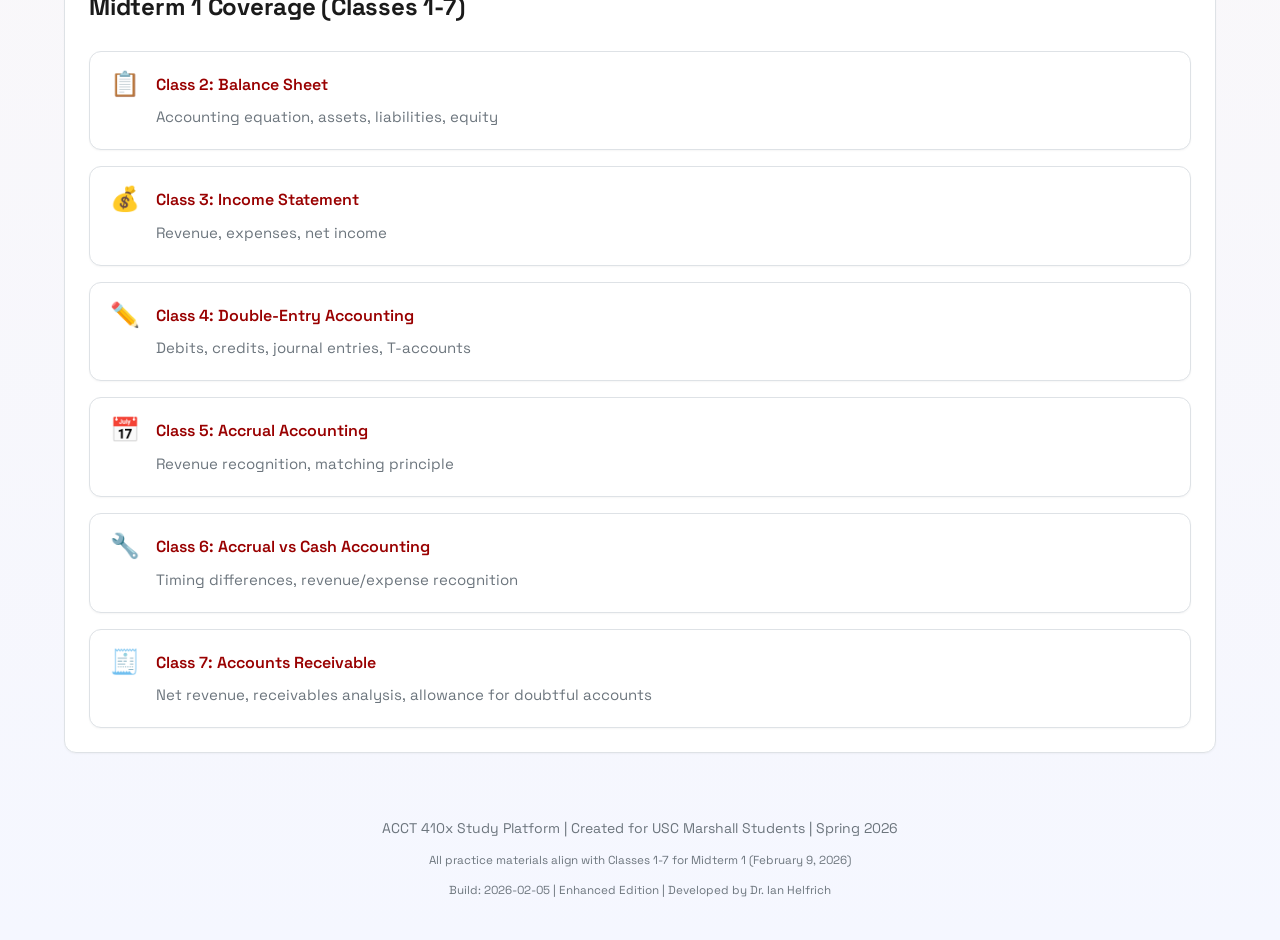
==== commit 46d50ce0: "ADD: Credit Dr. Ian Helfrich as developer in footer" ====
--- a/index.html
+++ b/index.html
@@ -207,34 +207,87 @@
 
         <!-- PRACTICE SECTION -->
         <section id="practice" class="content-section">
-            <h2>Practice Problems</h2>
-            <div class="practice-selector">
-                <label for="topic-select">Select Topic:</label>
-                <select id="topic-select">
-                    <option value="all">All Topics</option>
-                    <option value="balance-sheet">Balance Sheet</option>
-                    <option value="income-statement">Income Statement</option>
-                    <option value="double-entry">Double-Entry Accounting</option>
-                    <option value="accrual">Accrual Accounting</option>
-                    <option value="adjusting-entries">Adjusting Entries</option>
-                    <option value="accounts-receivable">Accounts Receivable</option>
-                    <option value="financial-ratios">Financial Ratios</option>
-                </select>
-
-                <label for="difficulty-select">Difficulty:</label>
-                <select id="difficulty-select">
-                    <option value="all">All Levels</option>
-                    <option value="easy">Easy</option>
-                    <option value="medium">Medium</option>
-                    <option value="hard">Hard</option>
-                    <option value="expert">Expert</option>
-                </select>
-
-                <button class="btn btn-primary" id="loadProblemsBtn">Load Problems</button>
-            </div>
-
-            <div id="practice-container">
-                <p class="placeholder">Select a topic and difficulty to begin practicing.</p>
+            <div class="practice-studio">
+                <div class="practice-controls card">
+                    <div class="practice-header">
+                        <h2>Practice Studio</h2>
+                        <p class="muted">Build a focused set, hit it hard, and review quickly. Designed for short attention bursts.</p>
+                    </div>
+                    <div class="practice-modes">
+                        <label>
+                            Session Mode
+                            <select id="practice-mode">
+                                <option value="mixed">Mixed (shuffle)</option>
+                                <option value="focused">Focused (ordered)</option>
+                            </select>
+                        </label>
+                    </div>
+                    <div class="practice-grid">
+                        <label>
+                            Topic
+                            <select id="practice-topic">
+                                <option value="all">All Topics</option>
+                                <option value="balance-sheet">Balance Sheet</option>
+                                <option value="income-statement">Income Statement</option>
+                                <option value="double-entry">Double-Entry Accounting</option>
+                                <option value="accrual">Accrual Accounting</option>
+                                <option value="adjusting-entries">Adjusting Entries</option>
+                                <option value="accounts-receivable">Accounts Receivable</option>
+                                <option value="financial-ratios">Financial Ratios</option>
+                            </select>
+                        </label>
+                        <label>
+                            Difficulty
+                            <select id="practice-difficulty">
+                                <option value="all">All Levels</option>
+                                <option value="easy">Easy</option>
+                                <option value="medium">Medium</option>
+                                <option value="hard">Hard</option>
+                                <option value="expert">Expert</option>
+                            </select>
+                        </label>
+                        <label>
+                            Problem Count
+                            <select id="practice-count">
+                                <option value="5">5</option>
+                                <option value="10" selected>10</option>
+                                <option value="15">15</option>
+                                <option value="20">20</option>
+                            </select>
+                        </label>
+                    </div>
+                    <div class="practice-actions">
+                        <button class="btn btn-primary" id="practiceGenerateBtn">Generate Set</button>
+                        <button class="btn btn-secondary" id="practiceResetBtn">Reset Session</button>
+                    </div>
+                    <div class="session-stats">
+                        <div class="session-card">
+                            <span>Attempted</span>
+                            <strong id="session-attempted">0</strong>
+                        </div>
+                        <div class="session-card">
+                            <span>Correct</span>
+                            <strong id="session-correct">0</strong>
+                        </div>
+                        <div class="session-card">
+                            <span>Accuracy</span>
+                            <strong id="session-accuracy">0%</strong>
+                        </div>
+                        <div class="session-card">
+                            <span>Streak</span>
+                            <strong id="session-streak">0</strong>
+                        </div>
+                    </div>
+                    <div class="practice-tips">
+                        <p><strong>Quick rule:</strong> Attempt → Check → Fix → Move on. Keep it moving.</p>
+                    </div>
+                </div>
+
+                <div class="practice-workbench">
+                    <div id="practice-container">
+                        <p class="placeholder">Generate a set to begin practicing.</p>
+                    </div>
+                </div>
             </div>
         </section>
 
@@ -275,7 +328,7 @@
     <footer>
         <p>ACCT 410x Study Platform | Created for USC Marshall Students | Spring 2026</p>
         <p><small>All practice materials align with Classes 1-7 for Midterm 1 (February 9, 2026)</small></p>
-        <p><small>Build: 2026-02-05 | Enhanced Edition</small></p>
+        <p><small>Build: 2026-02-05 | Enhanced Edition | Developed by Dr. Ian Helfrich</small></p>
     </footer>
 
     <!-- Dark Mode Toggle -->
--- a/styles.css
+++ b/styles.css
@@ -589,6 +589,83 @@
     margin: var(--space-8) 0;
 }
 
+/* Practice Studio */
+.practice-studio {
+    display: grid;
+    grid-template-columns: minmax(280px, 0.85fr) minmax(0, 2fr);
+    gap: var(--space-6);
+    align-items: start;
+}
+
+.practice-controls {
+    display: grid;
+    gap: var(--space-5);
+    position: sticky;
+    top: 90px;
+}
+
+.practice-header h2 {
+    margin-bottom: var(--space-3);
+}
+
+.practice-modes label,
+.practice-grid label {
+    display: grid;
+    gap: var(--space-2);
+    font-size: 0.85rem;
+    font-weight: 600;
+    color: var(--text-secondary);
+}
+
+.practice-grid {
+    display: grid;
+    gap: var(--space-4);
+}
+
+.practice-actions {
+    display: flex;
+    flex-wrap: wrap;
+    gap: var(--space-3);
+}
+
+.session-stats {
+    display: grid;
+    grid-template-columns: repeat(2, minmax(0, 1fr));
+    gap: var(--space-3);
+}
+
+.session-card {
+    background: var(--bg-secondary);
+    border: 1px solid var(--border);
+    border-radius: var(--radius-md);
+    padding: var(--space-4);
+    display: grid;
+    gap: var(--space-2);
+    font-size: 0.8rem;
+    color: var(--text-secondary);
+    text-transform: uppercase;
+    letter-spacing: 0.08em;
+}
+
+.session-card strong {
+    font-size: 1.4rem;
+    color: var(--primary);
+    letter-spacing: 0;
+}
+
+.practice-tips {
+    padding: var(--space-4);
+    background: rgba(255, 204, 0, 0.12);
+    border: 1px solid rgba(255, 204, 0, 0.4);
+    border-radius: var(--radius-md);
+    font-size: 0.9rem;
+}
+
+.practice-workbench {
+    display: grid;
+    gap: var(--space-4);
+}
+
 .stat-card {
     background: var(--bg-primary);
     padding: var(--space-6);
@@ -732,6 +809,12 @@
     color: var(--text-secondary);
     margin-bottom: var(--space-6);
     font-size: 0.9375rem;
+}
+
+.problem-subtitle {
+    color: var(--text-secondary);
+    margin-bottom: var(--space-3);
+    font-size: 0.9rem;
 }
 
 .problem-card {
@@ -805,9 +888,49 @@
 
 .problem-question {
     font-size: 1.0625rem;
-    line-height: 1.65;
+    line-height: 1.75;
     margin-bottom: var(--space-5);
     color: var(--text-primary);
+}
+
+.problem-question ul,
+.problem-question ol {
+    margin: var(--space-4) 0;
+    padding-left: var(--space-6);
+    list-style-position: outside;
+}
+
+.problem-question ul {
+    list-style-type: disc;
+}
+
+.problem-question ol {
+    list-style-type: decimal;
+}
+
+.problem-question li {
+    margin-bottom: var(--space-3);
+    padding-left: var(--space-2);
+    line-height: 1.75;
+}
+
+.problem-question p {
+    margin-bottom: var(--space-3);
+}
+
+.problem-question p:last-child {
+    margin-bottom: 0;
+}
+
+.problem-question strong {
+    font-weight: 600;
+    color: var(--primary);
+}
+
+.problem-question br {
+    display: block;
+    margin-bottom: var(--space-2);
+    content: "";
 }
 
 /* Transaction Analysis */
@@ -862,6 +985,19 @@
     margin-bottom: var(--space-5);
 }
 
+.journal-entry-group {
+    display: grid;
+    gap: var(--space-3);
+}
+
+.journal-group-label {
+    font-weight: 700;
+    color: var(--text-primary);
+    text-transform: uppercase;
+    letter-spacing: 0.08em;
+    font-size: 0.75rem;
+}
+
 .journal-hint {
     color: var(--text-secondary);
     font-size: 0.9rem;
@@ -893,6 +1029,27 @@
     margin-bottom: var(--space-3);
 }
 
+/* Comprehensive Inputs */
+.comprehensive-inputs {
+    display: grid;
+    gap: var(--space-3);
+    margin-bottom: var(--space-5);
+}
+
+.comprehensive-grid {
+    display: grid;
+    grid-template-columns: repeat(auto-fit, minmax(200px, 1fr));
+    gap: var(--space-3);
+}
+
+.comprehensive-grid label {
+    display: grid;
+    gap: var(--space-2);
+    font-size: 0.85rem;
+    color: var(--text-secondary);
+    font-weight: 600;
+}
+
 /* Comprehensive / Short Answer */
 .comprehensive-input,
 .comprehensive-workspace {
@@ -936,6 +1093,16 @@
     grid-template-columns: repeat(auto-fit, minmax(200px, 1fr));
     gap: var(--space-4);
     margin-top: var(--space-3);
+    padding: var(--space-4);
+    background: var(--bg-secondary);
+    border-radius: var(--radius-md);
+    border: 1px solid var(--border);
+}
+
+.journal-solution-grid {
+    display: grid;
+    grid-template-columns: repeat(auto-fit, minmax(180px, 1fr));
+    gap: var(--space-3);
 }
 
 .journal-line {
@@ -1139,11 +1306,42 @@
 
 .answer-feedback p {
     margin: 0;
-    line-height: 1.6;
+    line-height: 1.75;
 }
 
 .answer-feedback p + p {
     margin-top: var(--space-3);
+}
+
+.answer-feedback ul,
+.answer-feedback ol {
+    margin: var(--space-4) 0;
+    padding-left: var(--space-6);
+    list-style-position: outside;
+}
+
+.answer-feedback ul {
+    list-style-type: disc;
+}
+
+.answer-feedback ol {
+    list-style-type: decimal;
+}
+
+.answer-feedback li {
+    margin-bottom: var(--space-3);
+    padding-left: var(--space-2);
+    line-height: 1.75;
+}
+
+.answer-feedback strong {
+    font-weight: 600;
+}
+
+.answer-feedback br {
+    display: block;
+    margin-bottom: var(--space-2);
+    content: "";
 }
 
 /* Notifications */
@@ -1265,6 +1463,14 @@
 
     .home-grid {
         grid-template-columns: 1fr;
+    }
+
+    .practice-studio {
+        grid-template-columns: 1fr;
+    }
+
+    .practice-controls {
+        position: static;
     }
 
     .quick-practice,
@@ -1507,3 +1713,484 @@
 [data-theme="dark"] .journal-entry {
     background: var(--bg-secondary);
 }
+
+/* ===========================
+   QUIZ & EXAM SECTION STYLES
+   =========================== */
+
+/* Quiz Selection Cards */
+.quiz-main {
+    max-width: 1200px;
+    margin: 0 auto;
+}
+
+.quiz-options {
+    display: grid;
+    grid-template-columns: repeat(auto-fit, minmax(280px, 1fr));
+    gap: var(--space-5);
+    margin-top: var(--space-6);
+}
+
+.quiz-card {
+    background: var(--bg-secondary);
+    border: 2px solid var(--border);
+    border-radius: var(--radius-md);
+    padding: var(--space-6);
+    cursor: pointer;
+    transition: all var(--transition);
+    text-align: center;
+}
+
+.quiz-card:hover {
+    border-color: var(--primary);
+    transform: translateY(-4px);
+    box-shadow: var(--shadow-lg);
+}
+
+.quiz-card h4 {
+    color: var(--text-primary);
+    font-size: 1.25rem;
+    margin-bottom: var(--space-3);
+}
+
+.quiz-card p {
+    color: var(--text-secondary);
+    font-size: 0.9375rem;
+    margin-bottom: var(--space-4);
+    line-height: 1.6;
+}
+
+.quiz-meta {
+    display: inline-block;
+    padding: var(--space-2) var(--space-4);
+    background: var(--primary-bg);
+    color: var(--primary);
+    border-radius: var(--radius-sm);
+    font-size: 0.875rem;
+    font-weight: 600;
+}
+
+/* Practice Exam Container */
+.practice-exam-container {
+    max-width: 900px;
+    margin: 0 auto;
+    padding: var(--space-6);
+}
+
+/* Exam Header */
+.exam-header {
+    background: linear-gradient(135deg, var(--primary), var(--primary-hover));
+    color: white;
+    padding: var(--space-6);
+    border-radius: var(--radius-md);
+    margin-bottom: var(--space-6);
+    text-align: center;
+}
+
+.exam-header h2 {
+    margin: 0 0 var(--space-2) 0;
+    font-size: 1.75rem;
+}
+
+.exam-meta {
+    font-size: 0.9375rem;
+    opacity: 0.95;
+    margin-bottom: var(--space-4);
+}
+
+.exam-timer {
+    font-size: 1.5rem;
+    font-weight: 700;
+    font-family: var(--font-mono);
+    margin-top: var(--space-4);
+    padding: var(--space-3) var(--space-5);
+    background: rgba(255, 255, 255, 0.2);
+    border-radius: var(--radius-sm);
+    display: inline-block;
+}
+
+/* Exam Sections */
+.exam-section {
+    background: var(--bg-secondary);
+    border-radius: var(--radius-md);
+    padding: var(--space-6);
+    margin-bottom: var(--space-6);
+    border: 2px solid var(--border);
+}
+
+.exam-section h3 {
+    color: var(--primary);
+    font-size: 1.5rem;
+    margin-bottom: var(--space-3);
+    padding-bottom: var(--space-3);
+    border-bottom: 2px solid var(--border);
+}
+
+.section-instructions {
+    color: var(--text-secondary);
+    font-size: 0.9375rem;
+    margin-bottom: var(--space-5);
+    padding: var(--space-4);
+    background: var(--bg-primary);
+    border-left: 4px solid var(--primary);
+    border-radius: var(--radius-sm);
+}
+
+/* Exam Questions */
+.exam-question {
+    background: var(--bg-primary);
+    border: 1px solid var(--border);
+    border-radius: var(--radius-md);
+    padding: var(--space-5);
+    margin-bottom: var(--space-5);
+    transition: all var(--transition);
+}
+
+.exam-question:hover {
+    border-color: var(--primary);
+    box-shadow: var(--shadow-sm);
+}
+
+.question-number {
+    display: inline-block;
+    background: var(--primary);
+    color: white;
+    padding: var(--space-2) var(--space-4);
+    border-radius: var(--radius-sm);
+    font-size: 0.875rem;
+    font-weight: 600;
+    margin-bottom: var(--space-4);
+}
+
+.question-text {
+    font-size: 1.0625rem;
+    line-height: 1.7;
+    color: var(--text-primary);
+    margin-bottom: var(--space-5);
+}
+
+/* Multiple Choice Options */
+.question-options {
+    display: flex;
+    flex-direction: column;
+    gap: var(--space-3);
+}
+
+.exam-option {
+    display: flex;
+    align-items: center;
+    padding: var(--space-4);
+    background: var(--bg-secondary);
+    border: 2px solid var(--border);
+    border-radius: var(--radius-sm);
+    cursor: pointer;
+    transition: all var(--transition);
+}
+
+.exam-option:hover {
+    border-color: var(--primary);
+    background: var(--primary-bg);
+}
+
+.exam-option input[type="radio"] {
+    width: 20px;
+    height: 20px;
+    margin-right: var(--space-3);
+    cursor: pointer;
+    accent-color: var(--primary);
+}
+
+.exam-option label {
+    flex: 1;
+    cursor: pointer;
+    font-size: 0.9375rem;
+    line-height: 1.6;
+    color: var(--text-primary);
+}
+
+/* Transaction Analysis Grid */
+.transaction-analysis {
+    /* Additional styles for transaction questions */
+}
+
+.transaction-grid {
+    display: flex;
+    flex-direction: column;
+    gap: var(--space-3);
+    margin-top: var(--space-4);
+}
+
+.transaction-row {
+    display: flex;
+    align-items: center;
+    justify-content: space-between;
+    padding: var(--space-4);
+    background: var(--bg-secondary);
+    border: 1px solid var(--border);
+    border-radius: var(--radius-sm);
+}
+
+.transaction-label {
+    font-weight: 600;
+    color: var(--text-primary);
+    font-size: 0.9375rem;
+    flex: 0 0 180px;
+}
+
+.transaction-options {
+    display: flex;
+    gap: var(--space-4);
+}
+
+.transaction-choice {
+    display: flex;
+    align-items: center;
+    gap: var(--space-2);
+    cursor: pointer;
+    padding: var(--space-2) var(--space-4);
+    background: var(--bg-primary);
+    border: 2px solid var(--border);
+    border-radius: var(--radius-sm);
+    transition: all var(--transition);
+}
+
+.transaction-choice:hover {
+    border-color: var(--primary);
+    background: var(--primary-bg);
+}
+
+.transaction-choice input[type="radio"] {
+    width: 18px;
+    height: 18px;
+    cursor: pointer;
+    accent-color: var(--primary);
+}
+
+.transaction-choice span {
+    font-weight: 700;
+    font-size: 0.875rem;
+    color: var(--text-primary);
+}
+
+/* Exam Actions */
+.exam-actions {
+    display: flex;
+    gap: var(--space-4);
+    justify-content: center;
+    margin-top: var(--space-6);
+    padding-top: var(--space-6);
+    border-top: 2px solid var(--border);
+}
+
+.btn-large {
+    padding: var(--space-4) var(--space-6);
+    font-size: 1.125rem;
+}
+
+/* Exam Results */
+.exam-results {
+    max-width: 900px;
+    margin: 0 auto;
+    padding: var(--space-6);
+}
+
+.exam-results h2 {
+    text-align: center;
+    color: var(--primary);
+    font-size: 2rem;
+    margin-bottom: var(--space-6);
+}
+
+.results-summary {
+    background: var(--bg-secondary);
+    border-radius: var(--radius-md);
+    padding: var(--space-6);
+    margin-bottom: var(--space-6);
+    text-align: center;
+}
+
+.score-card {
+    margin-bottom: var(--space-5);
+}
+
+.score-large {
+    font-size: 4rem;
+    font-weight: 800;
+    color: var(--primary);
+    line-height: 1;
+    margin-bottom: var(--space-2);
+}
+
+.score-percentage {
+    font-size: 2rem;
+    font-weight: 700;
+    color: var(--text-primary);
+    margin-bottom: var(--space-2);
+}
+
+.score-grade {
+    font-size: 1.5rem;
+    font-weight: 600;
+    color: var(--success);
+    padding: var(--space-3) var(--space-5);
+    background: var(--success-bg);
+    border-radius: var(--radius-md);
+    display: inline-block;
+}
+
+.score-breakdown {
+    display: flex;
+    flex-direction: column;
+    gap: var(--space-3);
+    margin-top: var(--space-5);
+    padding-top: var(--space-5);
+    border-top: 2px solid var(--border);
+}
+
+.breakdown-item {
+    padding: var(--space-3) var(--space-4);
+    background: var(--bg-primary);
+    border-radius: var(--radius-sm);
+    font-size: 1.0625rem;
+    text-align: left;
+}
+
+.breakdown-item strong {
+    color: var(--primary);
+}
+
+/* Detailed Review */
+.detailed-review {
+    margin-top: var(--space-6);
+}
+
+.detailed-review h3 {
+    font-size: 1.75rem;
+    color: var(--primary);
+    margin-bottom: var(--space-5);
+    padding-bottom: var(--space-3);
+    border-bottom: 2px solid var(--border);
+}
+
+.detailed-review h4 {
+    font-size: 1.25rem;
+    color: var(--text-primary);
+    margin: var(--space-6) 0 var(--space-4) 0;
+}
+
+.review-question {
+    background: var(--bg-secondary);
+    border-radius: var(--radius-md);
+    padding: var(--space-5);
+    margin-bottom: var(--space-5);
+    border-left: 4px solid var(--border);
+}
+
+.review-question.correct {
+    border-left-color: var(--success);
+    background: var(--success-bg);
+}
+
+.review-question.incorrect {
+    border-left-color: var(--error);
+    background: var(--error-bg);
+}
+
+.review-header {
+    display: flex;
+    justify-content: space-between;
+    align-items: center;
+    margin-bottom: var(--space-4);
+}
+
+.review-number {
+    font-weight: 700;
+    font-size: 0.875rem;
+    color: var(--primary);
+    background: var(--bg-primary);
+    padding: var(--space-2) var(--space-3);
+    border-radius: var(--radius-sm);
+}
+
+.review-result {
+    font-weight: 600;
+    font-size: 0.875rem;
+    padding: var(--space-2) var(--space-3);
+    border-radius: var(--radius-sm);
+}
+
+.review-question.correct .review-result {
+    color: var(--success);
+    background: var(--success);
+    background: rgba(34, 197, 94, 0.2);
+}
+
+.review-question.incorrect .review-result {
+    color: var(--error);
+    background: rgba(239, 68, 68, 0.2);
+}
+
+.review-question-text {
+    font-size: 1.0625rem;
+    line-height: 1.7;
+    color: var(--text-primary);
+    margin-bottom: var(--space-4);
+}
+
+.review-answer,
+.review-correct-answer {
+    padding: var(--space-3) var(--space-4);
+    background: var(--bg-primary);
+    border-radius: var(--radius-sm);
+    margin-bottom: var(--space-3);
+    font-size: 0.9375rem;
+}
+
+.review-correct-answer {
+    border: 2px solid var(--success);
+}
+
+.review-explanation {
+    padding: var(--space-4);
+    background: var(--bg-primary);
+    border-left: 3px solid var(--primary);
+    border-radius: var(--radius-sm);
+    font-size: 0.9375rem;
+    line-height: 1.7;
+    color: var(--text-secondary);
+    margin-top: var(--space-4);
+}
+
+.results-actions {
+    display: flex;
+    gap: var(--space-4);
+    justify-content: center;
+    margin-top: var(--space-6);
+    padding-top: var(--space-6);
+    border-top: 2px solid var(--border);
+}
+
+/* Dark Mode Exam Adjustments */
+[data-theme="dark"] .exam-header {
+    background: linear-gradient(135deg, #3b4776, #2c355f);
+}
+
+[data-theme="dark"] .exam-section {
+    background: var(--bg-primary);
+}
+
+[data-theme="dark"] .exam-question {
+    background: var(--bg-secondary);
+}
+
+[data-theme="dark"] .exam-option {
+    background: var(--bg-primary);
+}
+
+[data-theme="dark"] .transaction-row {
+    background: var(--bg-primary);
+}
+
+[data-theme="dark"] .transaction-choice {
+    background: var(--bg-secondary);
+}
